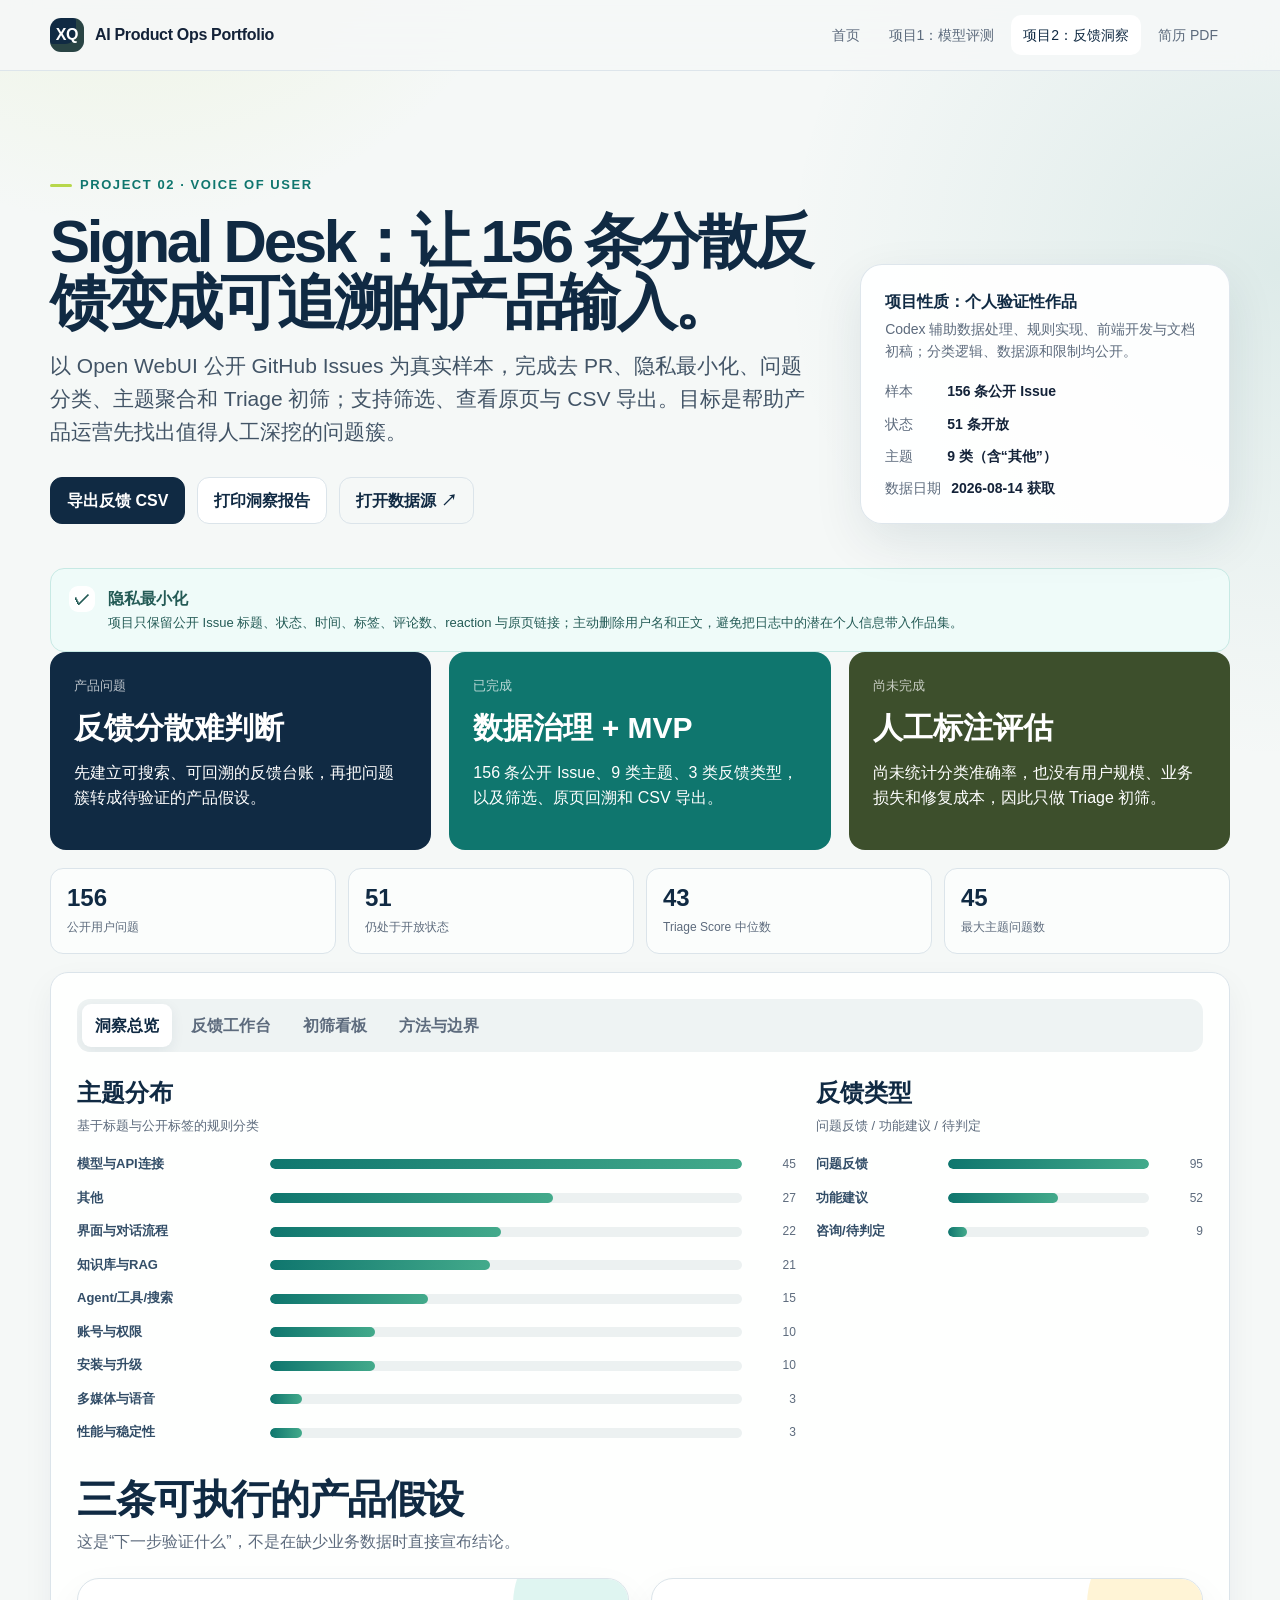
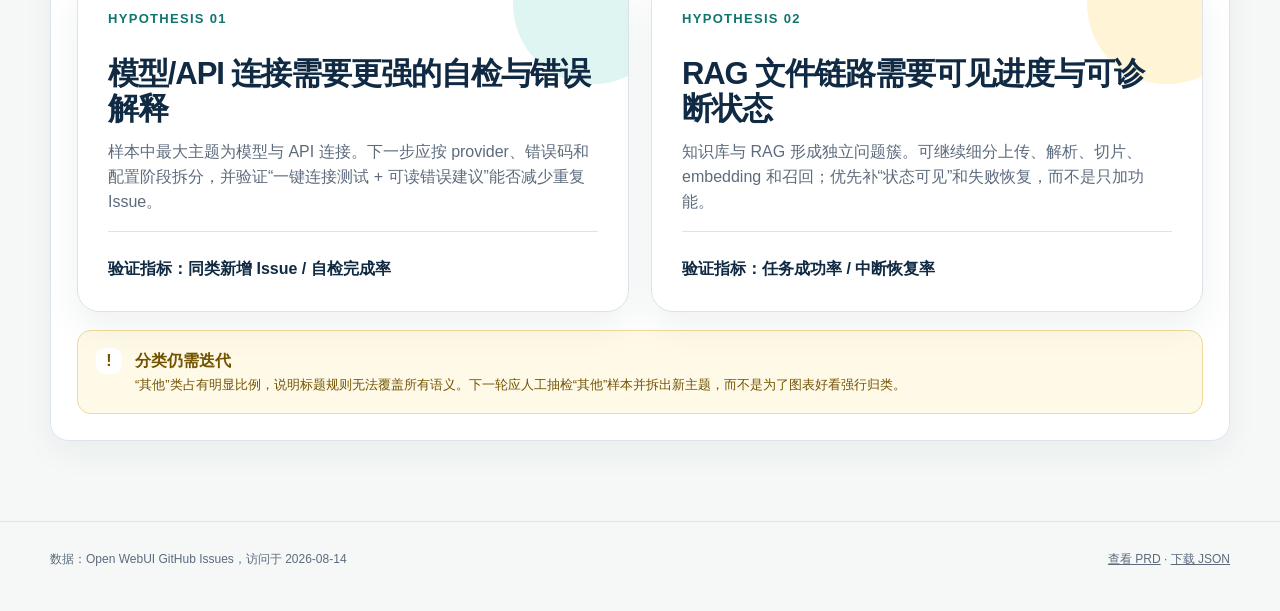
==== feedback-insight.html @ a713fb99 "Publish final AI product operations portfolio" ====
<!doctype html>
<html lang="zh-CN">
<head>
  <meta charset="utf-8"><meta name="viewport" content="width=device-width,initial-scale=1">
  <meta name="description" content="Signal Desk：AI 产品用户反馈洞察与 Triage 初筛工作台。">
  <title>Signal Desk｜AI 产品用户反馈洞察</title>
  <link rel="stylesheet" href="style.css">
</head>
<body data-page="feedback">
<header class="topbar"><div class="topbar-inner"><a class="brand" href="index.html"><span class="brand-mark">XQ</span><span>AI Product Ops Portfolio</span></a><nav class="nav"><a href="index.html" data-page="home">首页</a><a href="llm-eval.html" data-page="eval">项目1：模型评测</a><a href="feedback-insight.html" data-page="feedback">项目2：反馈洞察</a><a href="resume.pdf">简历 PDF</a></nav></div></header>
  <main class="page">
    <section class="hero">
      <div><span class="eyebrow">Project 02 · Voice of user</span><h1 class="page-title">Signal Desk：让 156 条分散反馈变成可追溯的产品输入。</h1><p class="hero-lede">以 Open WebUI 公开 GitHub Issues 为真实样本，完成去 PR、隐私最小化、问题分类、主题聚合和 Triage 初筛；支持筛选、查看原页与 CSV 导出。目标是帮助产品运营先找出值得人工深挖的问题簇。</p><div class="hero-actions"><button class="button" id="export-feedback">导出反馈 CSV</button><button class="button secondary" onclick="window.print()">打印洞察报告</button><a class="button ghost" href="https://github.com/open-webui/open-webui/issues" target="_blank" rel="noreferrer">打开数据源 ↗</a></div></div>
      <aside class="hero-card"><strong>项目性质：个人验证性作品</strong><p>Codex 辅助数据处理、规则实现、前端开发与文档初稿；分类逻辑、数据源和限制均公开。</p><div class="contact-list"><div class="contact-item"><span>样本</span><b>156 条公开 Issue</b></div><div class="contact-item"><span>状态</span><b>51 条开放</b></div><div class="contact-item"><span>主题</span><b>9 类（含“其他”）</b></div><div class="contact-item"><span>数据日期</span><b>2026-08-14 获取</b></div></div></aside>
    </section>

    <section class="notice"><span class="notice-icon">✓</span><div><strong>隐私最小化</strong><p>项目只保留公开 Issue 标题、状态、时间、标签、评论数、reaction 与原页链接；主动删除用户名和正文，避免把日志中的潜在个人信息带入作品集。</p></div></section>

    <section class="evidence-grid" aria-label="项目快速说明">
      <article class="evidence-card"><span>产品问题</span><strong>反馈分散难判断</strong><p>先建立可搜索、可回溯的反馈台账，再把问题簇转成待验证的产品假设。</p></article>
      <article class="evidence-card"><span>已完成</span><strong>数据治理 + MVP</strong><p>156 条公开 Issue、9 类主题、3 类反馈类型，以及筛选、原页回溯和 CSV 导出。</p></article>
      <article class="evidence-card"><span>尚未完成</span><strong>人工标注评估</strong><p>尚未统计分类准确率，也没有用户规模、业务损失和修复成本，因此只做 Triage 初筛。</p></article>
    </section>

    <section class="kpi-row"><article class="kpi"><strong id="fb-total">156</strong><span>公开用户问题</span></article><article class="kpi"><strong id="fb-open">51</strong><span>仍处于开放状态</span></article><article class="kpi"><strong id="fb-median">43</strong><span>Triage Score 中位数</span></article><article class="kpi"><strong id="fb-top-theme">45</strong><span>最大主题问题数</span></article></section>

    <section class="panel">
      <div class="tabs" data-tabs><button class="tab active" data-tab="insight">洞察总览</button><button class="tab" data-tab="inbox">反馈工作台</button><button class="tab" data-tab="priority">初筛看板</button><button class="tab" data-tab="method">方法与边界</button></div>

      <div class="tab-panel" data-tab-panel="insight">
        <div class="dashboard-grid" style="margin-top:22px">
          <section><div class="panel-title"><div><h2>主题分布</h2><p>基于标题与公开标签的规则分类</p></div></div><div id="theme-bars" class="bars"></div></section>
          <aside><div class="panel-title"><div><h2>反馈类型</h2><p>问题反馈 / 功能建议 / 待判定</p></div></div><div id="type-bars" class="bars"></div></aside>
        </div>
        <div class="section-head" style="margin-top:34px"><div><h2>三条可执行的产品假设</h2><p>这是“下一步验证什么”，不是在缺少业务数据时直接宣布结论。</p></div></div>
        <div class="project-grid">
          <article class="project-card" style="min-height:0"><span class="project-index">HYPOTHESIS 01</span><h3>模型/API 连接需要更强的自检与错误解释</h3><p>样本中最大主题为模型与 API 连接。下一步应按 provider、错误码和配置阶段拆分，并验证“一键连接测试 + 可读错误建议”能否减少重复 Issue。</p><div class="project-footer"><strong>验证指标：同类新增 Issue / 自检完成率</strong></div></article>
          <article class="project-card alt" style="min-height:0"><span class="project-index">HYPOTHESIS 02</span><h3>RAG 文件链路需要可见进度与可诊断状态</h3><p>知识库与 RAG 形成独立问题簇。可继续细分上传、解析、切片、embedding 和召回；优先补“状态可见”和失败恢复，而不是只加功能。</p><div class="project-footer"><strong>验证指标：任务成功率 / 中断恢复率</strong></div></article>
        </div>
        <div class="notice warn" style="margin-top:18px"><span class="notice-icon">!</span><div><strong>分类仍需迭代</strong><p>“其他”类占有明显比例，说明标题规则无法覆盖所有语义。下一轮应人工抽检“其他”样本并拆出新主题，而不是为了图表好看强行归类。</p></div></div>
      </div>

      <div class="tab-panel" data-tab-panel="inbox" hidden>
        <div class="toolbar">
          <div class="field grow"><label for="fb-search">搜索标题 / 标签</label><input id="fb-search" placeholder="例如：RAG、login、model"></div>
          <div class="field"><label for="fb-theme">主题</label><select id="fb-theme"><option value="">全部</option></select></div>
          <div class="field"><label for="fb-type">类型</label><select id="fb-type"><option value="">全部</option></select></div>
          <div class="field"><label for="fb-state">状态</label><select id="fb-state"><option value="">全部</option></select></div>
          <div class="field"><label for="fb-band">初筛档位</label><select id="fb-band"><option value="">全部</option></select></div>
        </div>
        <div class="table-wrap"><table><thead><tr><th>Issue / 日期</th><th>标题</th><th>主题与类型</th><th>互动</th><th>Triage</th><th>证据</th></tr></thead><tbody id="feedback-table"></tbody></table></div><p id="feedback-count" class="small muted" style="margin:12px 0 0"></p>
      </div>

      <div class="tab-panel" data-tab-panel="priority" hidden>
        <div class="notice warn" style="margin-top:22px"><span class="notice-icon">!</span><div><strong>Triage Score ≠ 产品优先级</strong><p>分数只组合公开互动、状态、问题/建议类型与少量阻塞关键词。没有用户规模、商业影响、修复成本和战略目标，不能直接排研发资源。</p></div></div>
        <div class="panel-title" style="margin-top:26px"><div><h2>Top 20 初筛候选</h2><p>为人工复核排序，不做自动决策</p></div></div>
        <div id="priority-grid" class="case-grid"></div>
      </div>

      <div class="tab-panel" data-tab-panel="method" hidden>
        <div class="split-grid" style="margin-top:22px">
          <section><div class="panel-title"><div><h2>数据处理流程</h2></div></div><div class="steps"><div class="step"><h3>抓取公开 Issues</h3><p>通过 GitHub 公共 API 分页读取，访问日期 2026-08-14。</p></div><div class="step"><h3>删除 PR 与身份字段</h3><p>仅保留 Issue；不收集用户名、正文、日志或评论内容。</p></div><div class="step"><h3>规则分类与初筛</h3><p>以标题和公开标签判断主题/类型，计算可解释的 Triage Score。</p></div><div class="step"><h3>保留源链接与未知项</h3><p>每条记录可回到原页；无法可靠归类时保留“其他/待判定”。</p></div></div></section>
          <section><div class="panel-title"><div><h2>分析边界</h2></div></div><div class="audit-list"><div class="audit-item"><span class="audit-num">×</span><div><h3>不能代表全部用户</h3><p>GitHub Issue 提交者更偏技术用户，且会受到项目治理方式影响。</p></div></div><div class="audit-item"><span class="audit-num">×</span><div><h3>不能用评论数代替业务损失</h3><p>讨论热度只是信号，不等于受影响用户数、收入或留存。</p></div></div><div class="audit-item"><span class="audit-num">×</span><div><h3>不能把规则分类当作标注真值</h3><p>规则可复核但覆盖有限；生产环境需要人工抽检与版本化评估。</p></div></div></section>
        </div>
      </div>
    </section>
  </main>
  <footer class="footer"><div class="footer-inner"><span>数据：Open WebUI GitHub Issues，访问于 2026-08-14</span><span><a href="prd-signal-desk.md">查看 PRD</a> · <a href="feedback_issues.json">下载 JSON</a></span></div></footer>
  <script src="feedback_issues.js"></script><script src="feedback_summary.js"></script><script src="common.js"></script><script src="feedback.js"></script>
</body>
</html>
---- style.css ----
:root {
  --ink: #132238;
  --muted: #5d6b7d;
  --line: #dbe4ea;
  --panel: #ffffff;
  --canvas: #f5f8f7;
  --navy: #102a43;
  --navy-2: #183b56;
  --teal: #0f766e;
  --teal-soft: #dff5f1;
  --lime: #b7d74b;
  --amber: #b76e00;
  --amber-soft: #fff4d6;
  --red: #b42318;
  --red-soft: #feeceb;
  --blue-soft: #eaf2ff;
  --shadow: 0 18px 50px rgba(16, 42, 67, 0.09);
  --radius: 18px;
  --max: 1180px;
  color-scheme: light;
}

* { box-sizing: border-box; }

html { scroll-behavior: smooth; }

body {
  margin: 0;
  color: var(--ink);
  background:
    radial-gradient(circle at 10% -10%, rgba(183, 215, 75, .18), transparent 28rem),
    radial-gradient(circle at 100% 12%, rgba(15, 118, 110, .1), transparent 31rem),
    var(--canvas);
  font-family: Inter, "Segoe UI", "PingFang SC", "Microsoft YaHei", Arial, sans-serif;
  line-height: 1.58;
}

a { color: inherit; }

button, input, select, textarea { font: inherit; }

button { cursor: pointer; }

.shell { min-height: 100vh; }

.topbar {
  position: sticky;
  top: 0;
  z-index: 30;
  border-bottom: 1px solid rgba(219, 228, 234, .9);
  background: rgba(245, 248, 247, .88);
  backdrop-filter: blur(18px);
}

.topbar-inner {
  width: min(var(--max), calc(100% - 40px));
  min-height: 70px;
  margin: 0 auto;
  display: flex;
  align-items: center;
  gap: 26px;
}

.brand {
  display: inline-flex;
  align-items: center;
  gap: 11px;
  text-decoration: none;
  font-weight: 800;
  letter-spacing: -.02em;
  white-space: nowrap;
}

.brand-mark {
  width: 34px;
  height: 34px;
  display: grid;
  place-items: center;
  border-radius: 11px;
  color: white;
  background: var(--navy);
  box-shadow: inset -8px -8px 0 rgba(183, 215, 75, .15);
}

.nav {
  margin-left: auto;
  display: flex;
  align-items: center;
  gap: 5px;
  overflow-x: auto;
}

.nav a {
  padding: 9px 12px;
  border-radius: 10px;
  color: var(--muted);
  text-decoration: none;
  font-size: 14px;
  white-space: nowrap;
}

.nav a:hover, .nav a.active { color: var(--navy); background: white; }

.page {
  width: min(var(--max), calc(100% - 40px));
  margin: 0 auto;
  padding: 50px 0 80px;
}

.hero {
  display: grid;
  grid-template-columns: minmax(0, 1.35fr) minmax(280px, .65fr);
  gap: 42px;
  align-items: end;
  padding: 48px 0 44px;
}

.eyebrow {
  display: inline-flex;
  align-items: center;
  gap: 8px;
  color: var(--teal);
  font-size: 13px;
  font-weight: 800;
  letter-spacing: .12em;
  text-transform: uppercase;
}

.eyebrow::before {
  content: "";
  width: 22px;
  height: 3px;
  border-radius: 9px;
  background: var(--lime);
}

h1, h2, h3, p { margin-top: 0; }

h1 {
  margin: 16px 0 18px;
  max-width: 880px;
  color: var(--navy);
  font-size: clamp(42px, 6.3vw, 78px);
  line-height: 1.02;
  letter-spacing: -.055em;
}

.page-title {
  margin: 15px 0 16px;
  font-size: clamp(36px, 5vw, 60px);
}

.hero-lede {
  max-width: 760px;
  color: #425466;
  font-size: clamp(17px, 2vw, 21px);
}

.hero-actions { display: flex; gap: 12px; flex-wrap: wrap; margin-top: 28px; }

.button {
  min-height: 44px;
  display: inline-flex;
  align-items: center;
  justify-content: center;
  gap: 9px;
  padding: 10px 16px;
  border: 1px solid var(--navy);
  border-radius: 12px;
  background: var(--navy);
  color: white;
  text-decoration: none;
  font-weight: 750;
}

.button:hover { transform: translateY(-1px); box-shadow: 0 10px 24px rgba(16,42,67,.17); }
.button.secondary { background: white; color: var(--navy); border-color: var(--line); }
.button.ghost { background: transparent; color: var(--navy); border-color: var(--line); }
.button.small { min-height: 36px; padding: 7px 12px; font-size: 13px; }

.hero-card {
  padding: 24px;
  border: 1px solid rgba(219, 228, 234, .9);
  border-radius: 22px;
  background: rgba(255,255,255,.92);
  box-shadow: var(--shadow);
}

.hero-card strong { display: block; margin-bottom: 4px; color: var(--navy); }
.hero-card p { color: var(--muted); font-size: 14px; }
.contact-list { display: grid; gap: 10px; margin-top: 18px; }
.contact-item { display: flex; gap: 10px; align-items: baseline; font-size: 14px; }
.contact-item span:first-child { min-width: 52px; color: var(--muted); }

.metric-grid {
  display: grid;
  grid-template-columns: repeat(4, 1fr);
  gap: 14px;
  margin: 8px 0 48px;
}

.metric {
  min-height: 128px;
  padding: 22px;
  border: 1px solid var(--line);
  border-radius: 16px;
  background: rgba(255,255,255,.9);
}

.metric-value { display: block; color: var(--navy); font-size: 34px; line-height: 1.1; font-weight: 850; letter-spacing: -.04em; }
.metric-label { display: block; margin-top: 8px; color: var(--muted); font-size: 13px; }

.section { margin: 64px 0; }
.section:first-child { margin-top: 0; }
.section-head { display: flex; align-items: end; justify-content: space-between; gap: 22px; margin-bottom: 24px; }
.section-head h2 { margin: 0; color: var(--navy); font-size: clamp(27px, 3.3vw, 40px); line-height: 1.12; letter-spacing: -.035em; }
.section-head p { max-width: 620px; margin: 7px 0 0; color: var(--muted); }

.project-grid { display: grid; grid-template-columns: repeat(2, minmax(0, 1fr)); gap: 22px; }
.project-card {
  position: relative;
  min-height: 430px;
  display: flex;
  flex-direction: column;
  overflow: hidden;
  padding: 30px;
  border: 1px solid var(--line);
  border-radius: 22px;
  background: var(--panel);
  box-shadow: 0 16px 38px rgba(16,42,67,.06);
}

.project-card::after {
  content: "";
  position: absolute;
  right: -45px;
  top: -55px;
  width: 160px;
  height: 160px;
  border-radius: 50%;
  background: var(--teal-soft);
}

.project-card.alt::after { background: var(--amber-soft); }
.project-index { position: relative; z-index: 1; color: var(--teal); font-size: 13px; font-weight: 850; letter-spacing: .1em; }
.project-card h3 { position: relative; z-index: 1; margin: 26px 0 12px; max-width: 520px; color: var(--navy); font-size: 31px; line-height: 1.15; letter-spacing: -.035em; }
.project-card p { color: var(--muted); }
.project-chips { display: flex; flex-wrap: wrap; gap: 8px; margin: 14px 0 24px; }
.chip, .badge {
  display: inline-flex;
  align-items: center;
  padding: 5px 9px;
  border-radius: 999px;
  color: var(--navy-2);
  background: var(--blue-soft);
  font-size: 12px;
  font-weight: 700;
}
.chip.teal, .badge.teal { color: #0b5d56; background: var(--teal-soft); }
.chip.amber, .badge.amber { color: #855000; background: var(--amber-soft); }
.chip.red, .badge.red { color: var(--red); background: var(--red-soft); }
.project-footer { display: flex; align-items: center; justify-content: space-between; gap: 16px; margin-top: auto; padding-top: 24px; border-top: 1px solid var(--line); }
.project-footer strong { color: var(--navy); }

.evidence-grid { display: grid; grid-template-columns: repeat(3, 1fr); gap: 18px; }
.evidence-card { padding: 24px; border-radius: 16px; background: var(--navy); color: white; }
.evidence-card:nth-child(2) { background: var(--teal); }
.evidence-card:nth-child(3) { background: #3d4f2c; }
.evidence-card span { display: block; color: rgba(255,255,255,.72); font-size: 13px; }
.evidence-card strong { display: block; margin: 8px 0; font-size: 30px; }

.panel {
  padding: 26px;
  border: 1px solid var(--line);
  border-radius: var(--radius);
  background: rgba(255,255,255,.94);
  box-shadow: 0 12px 32px rgba(16,42,67,.05);
}

.panel + .panel { margin-top: 18px; }
.panel-title { display: flex; align-items: center; justify-content: space-between; gap: 20px; margin-bottom: 18px; }
.panel-title h2, .panel-title h3 { margin: 0; color: var(--navy); }
.panel-title p { margin: 4px 0 0; color: var(--muted); font-size: 13px; }

.notice {
  display: grid;
  grid-template-columns: auto 1fr;
  gap: 13px;
  padding: 17px 18px;
  border: 1px solid #c7e9e4;
  border-radius: 14px;
  background: #effbf9;
  color: #245b56;
}
.notice.warn { border-color: #f2d99b; background: #fff9e8; color: #725400; }
.notice strong { color: inherit; }
.notice p { margin: 2px 0 0; font-size: 13px; }
.notice-icon { width: 26px; height: 26px; display: grid; place-items: center; border-radius: 9px; background: white; font-weight: 900; }

.toolbar {
  display: flex;
  align-items: center;
  gap: 10px;
  flex-wrap: wrap;
  margin: 18px 0;
}

.field { min-width: 150px; }
.field.grow { flex: 1; min-width: 220px; }
.field label { display: block; margin: 0 0 5px; color: var(--muted); font-size: 12px; font-weight: 700; }
input, select, textarea {
  width: 100%;
  min-height: 42px;
  padding: 9px 11px;
  border: 1px solid var(--line);
  border-radius: 10px;
  outline: none;
  background: white;
  color: var(--ink);
}
input:focus, select:focus, textarea:focus { border-color: var(--teal); box-shadow: 0 0 0 3px rgba(15,118,110,.11); }
textarea { min-height: 132px; resize: vertical; }

.tabs { display: flex; gap: 6px; overflow-x: auto; padding: 5px; border-radius: 13px; background: #eef3f3; }
.tab { padding: 9px 13px; border: 0; border-radius: 9px; background: transparent; color: var(--muted); font-weight: 750; white-space: nowrap; }
.tab.active { color: var(--navy); background: white; box-shadow: 0 4px 14px rgba(16,42,67,.07); }
.tab-panel[hidden] { display: none; }

.dashboard-grid { display: grid; grid-template-columns: minmax(0, 1.3fr) minmax(280px, .7fr); gap: 20px; }
.split-grid { display: grid; grid-template-columns: repeat(2, minmax(0,1fr)); gap: 18px; }

.bars { display: grid; gap: 13px; }
.bar-row { display: grid; grid-template-columns: minmax(120px, 1fr) 2.6fr auto; gap: 12px; align-items: center; }
.bar-label { overflow: hidden; text-overflow: ellipsis; white-space: nowrap; color: #334e68; font-size: 13px; font-weight: 650; }
.bar-track { height: 10px; overflow: hidden; border-radius: 99px; background: #ecf1f1; }
.bar-fill { height: 100%; border-radius: inherit; background: linear-gradient(90deg, var(--teal), #43aa8b); }
.bar-value { min-width: 42px; text-align: right; color: var(--muted); font-size: 12px; font-variant-numeric: tabular-nums; }

.table-wrap { width: 100%; overflow: auto; border: 1px solid var(--line); border-radius: 13px; }
table { width: 100%; border-collapse: collapse; background: white; font-size: 13px; }
th, td { padding: 12px 13px; border-bottom: 1px solid #edf1f3; text-align: left; vertical-align: top; }
th { position: sticky; top: 0; z-index: 1; color: #486581; background: #f7faf9; font-size: 11px; letter-spacing: .05em; text-transform: uppercase; }
tr:last-child td { border-bottom: 0; }
tbody tr:hover { background: #fbfdfc; }
.row-action { color: var(--teal); font-weight: 800; border: 0; background: none; padding: 0; }
.nowrap { white-space: nowrap; }
.truncate { max-width: 390px; overflow: hidden; text-overflow: ellipsis; white-space: nowrap; }

.kpi-row { display: grid; grid-template-columns: repeat(4, 1fr); gap: 12px; margin: 18px 0; }
.kpi { padding: 16px; border: 1px solid var(--line); border-radius: 13px; background: #fbfdfc; }
.kpi strong { display: block; color: var(--navy); font-size: 24px; line-height: 1.1; }
.kpi span { display: block; margin-top: 6px; color: var(--muted); font-size: 12px; }

.detail-grid { display: grid; grid-template-columns: 120px 1fr; gap: 10px 16px; font-size: 13px; }
.detail-grid dt { color: var(--muted); }
.detail-grid dd { margin: 0; color: var(--ink); }
.response-card { margin-top: 14px; padding: 16px; border: 1px solid var(--line); border-radius: 13px; background: #fbfdfc; }
.response-card h4 { margin: 0 0 8px; color: var(--navy); }
.response-text { max-height: 280px; overflow: auto; white-space: pre-wrap; color: #425466; font-size: 13px; }

.drawer {
  position: fixed;
  inset: 0;
  z-index: 50;
  display: none;
  background: rgba(16,42,67,.35);
  backdrop-filter: blur(4px);
}
.drawer.open { display: grid; grid-template-columns: minmax(0,1fr) min(640px, 92vw); }
.drawer-panel { grid-column: 2; overflow-y: auto; padding: 28px; background: white; box-shadow: -20px 0 55px rgba(16,42,67,.22); }
.drawer-head { display: flex; justify-content: space-between; gap: 20px; margin-bottom: 20px; }
.icon-button { width: 38px; height: 38px; border: 1px solid var(--line); border-radius: 10px; background: white; }

.case-grid { display: grid; grid-template-columns: repeat(2, minmax(0,1fr)); gap: 14px; }
.case-card { padding: 17px; border: 1px solid var(--line); border-radius: 14px; background: white; }
.case-card h4 { margin: 9px 0 8px; color: var(--navy); font-size: 15px; }
.case-card p { margin-bottom: 9px; color: var(--muted); font-size: 13px; }
.case-meta { display: flex; justify-content: space-between; gap: 10px; color: #829ab1; font-size: 11px; }

.steps { display: grid; gap: 16px; counter-reset: step; }
.step { position: relative; padding: 20px 20px 20px 64px; border: 1px solid var(--line); border-radius: 15px; background: white; }
.step::before { counter-increment: step; content: counter(step); position: absolute; left: 18px; top: 20px; width: 30px; height: 30px; display: grid; place-items: center; border-radius: 10px; color: white; background: var(--teal); font-weight: 800; }
.step h3 { margin: 0 0 6px; color: var(--navy); font-size: 16px; }
.step p { margin: 0; color: var(--muted); font-size: 13px; }

.audit-list { display: grid; gap: 12px; }
.audit-item { display: grid; grid-template-columns: 38px 1fr auto; gap: 13px; align-items: start; padding: 16px; border: 1px solid var(--line); border-radius: 13px; background: white; }
.audit-num { width: 34px; height: 34px; display: grid; place-items: center; border-radius: 10px; background: var(--red-soft); color: var(--red); font-weight: 850; }
.audit-item h3 { margin: 0 0 3px; color: var(--navy); font-size: 15px; }
.audit-item p { margin: 0; color: var(--muted); font-size: 13px; }

.source-list { display: grid; gap: 9px; margin: 0; padding: 0; list-style: none; }
.source-list a { display: flex; align-items: center; justify-content: space-between; gap: 14px; padding: 11px 13px; border: 1px solid var(--line); border-radius: 10px; background: white; color: var(--navy-2); text-decoration: none; font-size: 13px; }
.source-list a:hover { border-color: var(--teal); }

.footer { border-top: 1px solid var(--line); }
.footer-inner { width: min(var(--max), calc(100% - 40px)); margin: 0 auto; padding: 28px 0 42px; display: flex; justify-content: space-between; gap: 20px; color: var(--muted); font-size: 12px; }

.empty { padding: 35px; text-align: center; color: var(--muted); }
.muted { color: var(--muted); }
.small { font-size: 12px; }
.mono { font-family: "Cascadia Code", Consolas, monospace; }

@media (max-width: 900px) {
  .hero, .dashboard-grid { grid-template-columns: 1fr; }
  .metric-grid, .kpi-row { grid-template-columns: repeat(2, 1fr); }
  .project-grid, .split-grid { grid-template-columns: 1fr; }
  .evidence-grid { grid-template-columns: 1fr; }
  .nav { max-width: 70vw; }
}

@media (max-width: 620px) {
  .topbar-inner, .page, .footer-inner { width: min(100% - 24px, var(--max)); }
  .topbar-inner { min-height: 64px; gap: 14px; }
  .brand span:last-child { display: none; }
  .nav a { padding: 8px 9px; }
  .page { padding-top: 28px; }
  .hero { padding-top: 26px; }
  h1 { font-size: 45px; }
  .metric-grid, .kpi-row { grid-template-columns: 1fr 1fr; }
  .project-card { min-height: 0; padding: 22px; }
  .case-grid { grid-template-columns: 1fr; }
  .bar-row { grid-template-columns: 105px 1fr auto; }
  .audit-item { grid-template-columns: 38px 1fr; }
  .audit-item .badge { grid-column: 2; width: fit-content; }
  .footer-inner { flex-direction: column; }
}

@media print {
  .topbar, .footer, .hero-actions, .toolbar, .tabs, .button { display: none !important; }
  body { background: white; }
  .page { width: 100%; padding: 0; }
  .panel, .project-card { break-inside: avoid; box-shadow: none; }
}
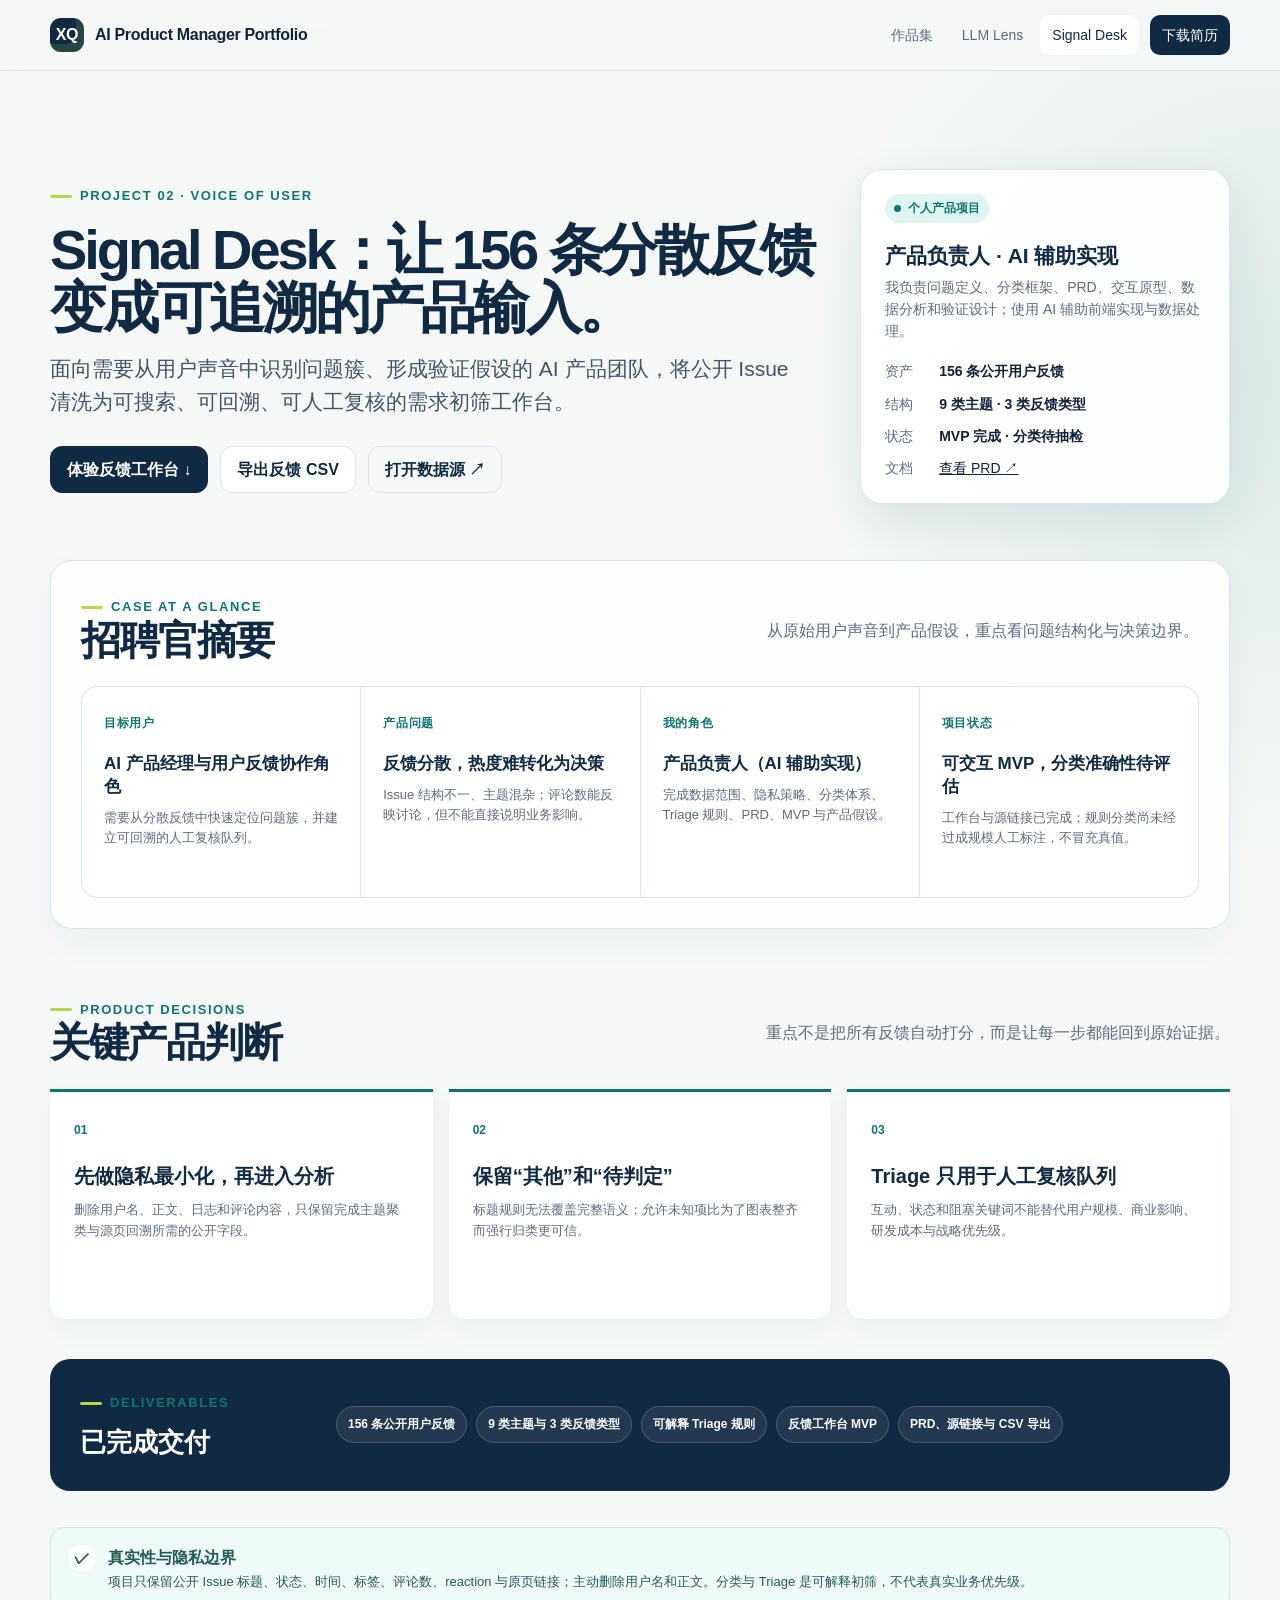
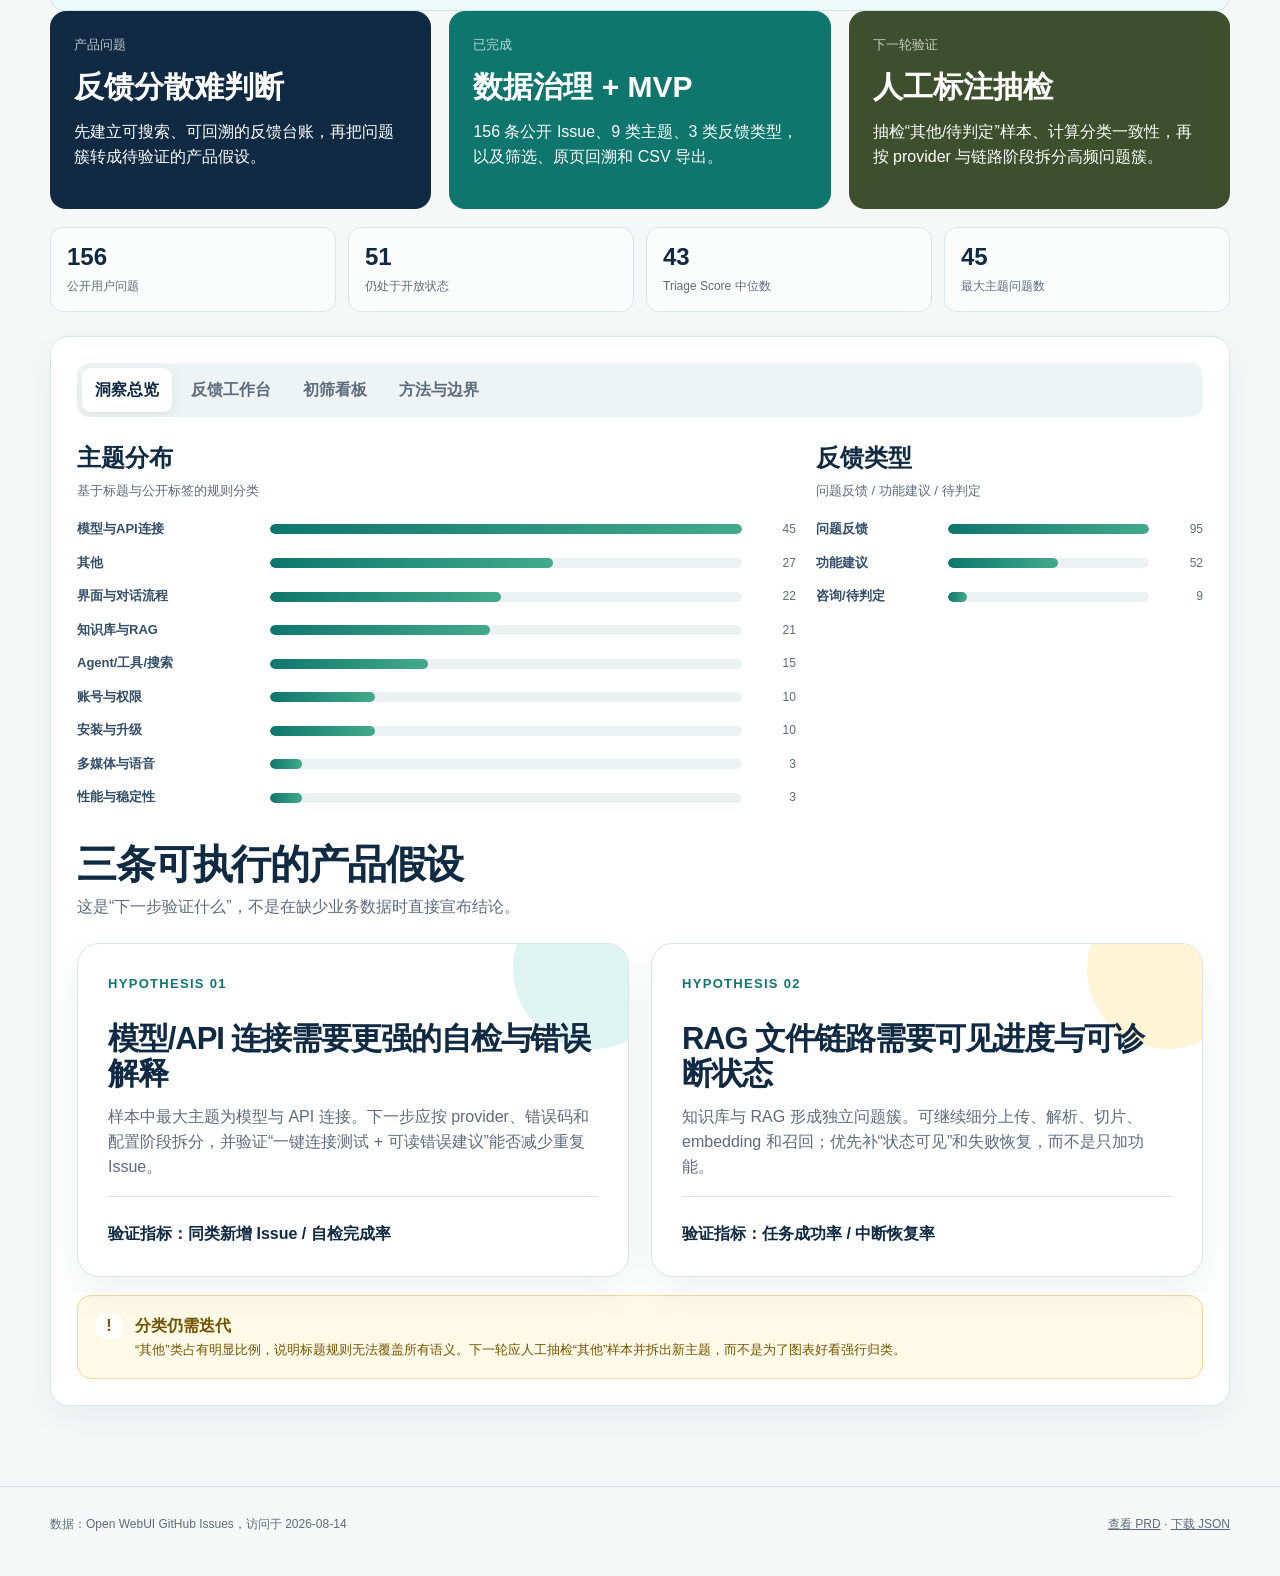
==== commit 0c642049: "Rebuild portfolio for AI product manager roles Update recruiter-first copy, case studies, accessibil" ====
--- a/feedback-insight.html
+++ b/feedback-insight.html
@@ -2,29 +2,61 @@
 <html lang="zh-CN">
 <head>
   <meta charset="utf-8"><meta name="viewport" content="width=device-width,initial-scale=1">
-  <meta name="description" content="Signal Desk：AI 产品用户反馈洞察与 Triage 初筛工作台。">
-  <title>Signal Desk｜AI 产品用户反馈洞察</title>
-  <link rel="stylesheet" href="style.css">
+  <meta name="description" content="Signal Desk：许强设计的 AI 产品用户反馈聚类与需求初筛工作台，包含 156 条公开反馈、9 类主题和可追溯的人工复核队列。">
+  <link rel="canonical" href="https://steve-ron.github.io/ai-product-ops-portfolio/feedback-insight.html">
+  <meta property="og:type" content="article">
+  <meta property="og:url" content="https://steve-ron.github.io/ai-product-ops-portfolio/feedback-insight.html">
+  <meta property="og:title" content="Signal Desk｜AI 产品用户反馈洞察案例">
+  <meta property="og:description" content="从 156 条分散 Issue 到可追溯产品输入：数据治理、问题聚类、产品假设与人工复核。">
+  <meta name="twitter:card" content="summary">
+  <meta name="twitter:title" content="Signal Desk｜AI 产品用户反馈洞察案例">
+  <meta name="twitter:description" content="156 条公开反馈、9 类主题、3 类反馈类型，以及真实的决策边界。">
+  <title>Signal Desk｜AI 产品用户反馈洞察案例｜许强</title>
+  <link rel="stylesheet" href="style.css?v=20260831d">
 </head>
 <body data-page="feedback">
-<header class="topbar"><div class="topbar-inner"><a class="brand" href="index.html"><span class="brand-mark">XQ</span><span>AI Product Ops Portfolio</span></a><nav class="nav"><a href="index.html" data-page="home">首页</a><a href="llm-eval.html" data-page="eval">项目1：模型评测</a><a href="feedback-insight.html" data-page="feedback">项目2：反馈洞察</a><a href="resume.pdf">简历 PDF</a></nav></div></header>
+<header class="topbar"><div class="topbar-inner"><a class="brand" href="index.html" aria-label="许强 AI 产品经理作品集首页"><span class="brand-mark">XQ</span><span>AI Product Manager Portfolio</span></a><nav class="nav" aria-label="主导航"><a href="index.html" data-page="home">作品集</a><a href="llm-eval.html" data-page="eval">LLM Lens</a><a href="feedback-insight.html" data-page="feedback">Signal Desk</a><a class="nav-cta" href="downloads/许强-北京理工大学-AI产品经理实习生.pdf">下载简历</a></nav></div></header>
   <main class="page">
-    <section class="hero">
-      <div><span class="eyebrow">Project 02 · Voice of user</span><h1 class="page-title">Signal Desk：让 156 条分散反馈变成可追溯的产品输入。</h1><p class="hero-lede">以 Open WebUI 公开 GitHub Issues 为真实样本，完成去 PR、隐私最小化、问题分类、主题聚合和 Triage 初筛；支持筛选、查看原页与 CSV 导出。目标是帮助产品运营先找出值得人工深挖的问题簇。</p><div class="hero-actions"><button class="button" id="export-feedback">导出反馈 CSV</button><button class="button secondary" onclick="window.print()">打印洞察报告</button><a class="button ghost" href="https://github.com/open-webui/open-webui/issues" target="_blank" rel="noreferrer">打开数据源 ↗</a></div></div>
-      <aside class="hero-card"><strong>项目性质：个人验证性作品</strong><p>Codex 辅助数据处理、规则实现、前端开发与文档初稿；分类逻辑、数据源和限制均公开。</p><div class="contact-list"><div class="contact-item"><span>样本</span><b>156 条公开 Issue</b></div><div class="contact-item"><span>状态</span><b>51 条开放</b></div><div class="contact-item"><span>主题</span><b>9 类（含“其他”）</b></div><div class="contact-item"><span>数据日期</span><b>2026-08-14 获取</b></div></div></aside>
-    </section>
+    <section class="hero case-hero">
+      <div><span class="eyebrow">Project 02 · Voice of user</span><h1 class="page-title">Signal Desk：让 156 条分散反馈变成可追溯的产品输入。</h1><p class="hero-lede">面向需要从用户声音中识别问题簇、形成验证假设的 AI 产品团队，将公开 Issue 清洗为可搜索、可回溯、可人工复核的需求初筛工作台。</p><div class="hero-actions"><a class="button" href="#workbench">体验反馈工作台 ↓</a><button class="button secondary" id="export-feedback">导出反馈 CSV</button><a class="button ghost" href="https://github.com/open-webui/open-webui/issues" target="_blank" rel="noreferrer">打开数据源 ↗</a></div></div>
+      <aside class="hero-card case-facts"><span class="status-pill"><span aria-hidden="true"></span>个人产品项目</span><strong>产品负责人 · AI 辅助实现</strong><p>我负责问题定义、分类框架、PRD、交互原型、数据分析和验证设计；使用 AI 辅助前端实现与数据处理。</p><div class="contact-list"><div class="contact-item"><span>资产</span><b>156 条公开用户反馈</b></div><div class="contact-item"><span>结构</span><b>9 类主题 · 3 类反馈类型</b></div><div class="contact-item"><span>状态</span><b>MVP 完成 · 分类待抽检</b></div><div class="contact-item"><span>文档</span><a href="prd-signal-desk.md">查看 PRD ↗</a></div></div></aside>
+    </section>
+
+    <section class="case-summary" aria-labelledby="recruiter-summary">
+      <div class="section-head compact"><div><span class="eyebrow">Case at a glance</span><h2 id="recruiter-summary">招聘官摘要</h2></div><p>从原始用户声音到产品假设，重点看问题结构化与决策边界。</p></div>
+      <div class="case-summary-grid">
+        <article><span>目标用户</span><h3>AI 产品经理与用户反馈协作角色</h3><p>需要从分散反馈中快速定位问题簇，并建立可回溯的人工复核队列。</p></article>
+        <article><span>产品问题</span><h3>反馈分散，热度难转化为决策</h3><p>Issue 结构不一、主题混杂；评论数能反映讨论，但不能直接说明业务影响。</p></article>
+        <article><span>我的角色</span><h3>产品负责人（AI 辅助实现）</h3><p>完成数据范围、隐私策略、分类体系、Triage 规则、PRD、MVP 与产品假设。</p></article>
+        <article><span>项目状态</span><h3>可交互 MVP，分类准确性待评估</h3><p>工作台与源链接已完成；规则分类尚未经过成规模人工标注，不冒充真值。</p></article>
+      </div>
+    </section>
+
+    <section class="section decision-section">
+      <div class="section-head compact"><div><span class="eyebrow">Product decisions</span><h2>关键产品判断</h2></div><p>重点不是把所有反馈自动打分，而是让每一步都能回到原始证据。</p></div>
+      <div class="decision-grid">
+        <article><span>01</span><h3>先做隐私最小化，再进入分析</h3><p>删除用户名、正文、日志和评论内容，只保留完成主题聚类与源页回溯所需的公开字段。</p></article>
+        <article><span>02</span><h3>保留“其他”和“待判定”</h3><p>标题规则无法覆盖完整语义；允许未知项比为了图表整齐而强行归类更可信。</p></article>
+        <article><span>03</span><h3>Triage 只用于人工复核队列</h3><p>互动、状态和阻塞关键词不能替代用户规模、商业影响、研发成本与战略优先级。</p></article>
+      </div>
+    </section>
+
+    <section class="delivery-strip" aria-label="已完成交付">
+      <div><span class="eyebrow">Deliverables</span><h2>已完成交付</h2></div>
+      <ul><li>156 条公开用户反馈</li><li>9 类主题与 3 类反馈类型</li><li>可解释 Triage 规则</li><li>反馈工作台 MVP</li><li>PRD、源链接与 CSV 导出</li></ul>
+    </section>
 
-    <section class="notice"><span class="notice-icon">✓</span><div><strong>隐私最小化</strong><p>项目只保留公开 Issue 标题、状态、时间、标签、评论数、reaction 与原页链接；主动删除用户名和正文，避免把日志中的潜在个人信息带入作品集。</p></div></section>
+    <section class="notice"><span class="notice-icon">✓</span><div><strong>真实性与隐私边界</strong><p>项目只保留公开 Issue 标题、状态、时间、标签、评论数、reaction 与原页链接；主动删除用户名和正文。分类与 Triage 是可解释初筛，不代表真实业务优先级。</p></div></section>
 
     <section class="evidence-grid" aria-label="项目快速说明">
       <article class="evidence-card"><span>产品问题</span><strong>反馈分散难判断</strong><p>先建立可搜索、可回溯的反馈台账，再把问题簇转成待验证的产品假设。</p></article>
       <article class="evidence-card"><span>已完成</span><strong>数据治理 + MVP</strong><p>156 条公开 Issue、9 类主题、3 类反馈类型，以及筛选、原页回溯和 CSV 导出。</p></article>
-      <article class="evidence-card"><span>尚未完成</span><strong>人工标注评估</strong><p>尚未统计分类准确率，也没有用户规模、业务损失和修复成本，因此只做 Triage 初筛。</p></article>
+      <article class="evidence-card"><span>下一轮验证</span><strong>人工标注抽检</strong><p>抽检“其他/待判定”样本、计算分类一致性，再按 provider 与链路阶段拆分高频问题簇。</p></article>
     </section>
 
     <section class="kpi-row"><article class="kpi"><strong id="fb-total">156</strong><span>公开用户问题</span></article><article class="kpi"><strong id="fb-open">51</strong><span>仍处于开放状态</span></article><article class="kpi"><strong id="fb-median">43</strong><span>Triage Score 中位数</span></article><article class="kpi"><strong id="fb-top-theme">45</strong><span>最大主题问题数</span></article></section>
 
-    <section class="panel">
+    <section class="panel workbench-panel" id="workbench">
       <div class="tabs" data-tabs><button class="tab active" data-tab="insight">洞察总览</button><button class="tab" data-tab="inbox">反馈工作台</button><button class="tab" data-tab="priority">初筛看板</button><button class="tab" data-tab="method">方法与边界</button></div>
 
       <div class="tab-panel" data-tab-panel="insight">
@@ -66,6 +98,6 @@
     </section>
   </main>
   <footer class="footer"><div class="footer-inner"><span>数据：Open WebUI GitHub Issues，访问于 2026-08-14</span><span><a href="prd-signal-desk.md">查看 PRD</a> · <a href="feedback_issues.json">下载 JSON</a></span></div></footer>
-  <script src="feedback_issues.js"></script><script src="feedback_summary.js"></script><script src="common.js"></script><script src="feedback.js"></script>
+  <script src="feedback_issues.js?v=20260831"></script><script src="feedback_summary.js?v=20260831"></script><script src="common.js?v=20260831"></script><script src="feedback.js?v=20260831"></script>
 </body>
 </html>
--- a/style.css
+++ b/style.css
@@ -1,434 +1,573 @@
-:root {
-  --ink: #132238;
-  --muted: #5d6b7d;
-  --line: #dbe4ea;
-  --panel: #ffffff;
-  --canvas: #f5f8f7;
-  --navy: #102a43;
-  --navy-2: #183b56;
-  --teal: #0f766e;
-  --teal-soft: #dff5f1;
-  --lime: #b7d74b;
-  --amber: #b76e00;
-  --amber-soft: #fff4d6;
-  --red: #b42318;
-  --red-soft: #feeceb;
-  --blue-soft: #eaf2ff;
-  --shadow: 0 18px 50px rgba(16, 42, 67, 0.09);
-  --radius: 18px;
-  --max: 1180px;
-  color-scheme: light;
+:root {
+  --ink: #132238;
+  --muted: #5d6b7d;
+  --line: #dbe4ea;
+  --panel: #ffffff;
+  --canvas: #f5f8f7;
+  --navy: #102a43;
+  --navy-2: #183b56;
+  --teal: #0f766e;
+  --teal-soft: #dff5f1;
+  --lime: #b7d74b;
+  --amber: #b76e00;
+  --amber-soft: #fff4d6;
+  --red: #b42318;
+  --red-soft: #feeceb;
+  --blue-soft: #eaf2ff;
+  --shadow: 0 18px 50px rgba(16, 42, 67, 0.09);
+  --radius: 18px;
+  --max: 1180px;
+  color-scheme: light;
+}
+
+* { box-sizing: border-box; }
+
+html { scroll-behavior: smooth; }
+
+body {
+  margin: 0;
+  color: var(--ink);
+  background:
+    radial-gradient(circle at 10% -10%, rgba(183, 215, 75, .18), transparent 28rem),
+    radial-gradient(circle at 100% 12%, rgba(15, 118, 110, .1), transparent 31rem),
+    var(--canvas);
+  font-family: Inter, "Segoe UI", "PingFang SC", "Microsoft YaHei", Arial, sans-serif;
+  line-height: 1.58;
+}
+
+a { color: inherit; }
+
+button, input, select, textarea { font: inherit; }
+
+button { cursor: pointer; }
+
+.shell { min-height: 100vh; }
+
+.topbar {
+  position: sticky;
+  top: 0;
+  z-index: 30;
+  border-bottom: 1px solid rgba(219, 228, 234, .9);
+  background: rgba(245, 248, 247, .88);
+  backdrop-filter: blur(18px);
+}
+
+.topbar-inner {
+  width: min(var(--max), calc(100% - 40px));
+  min-height: 70px;
+  margin: 0 auto;
+  display: flex;
+  align-items: center;
+  gap: 26px;
+}
+
+.brand {
+  display: inline-flex;
+  align-items: center;
+  gap: 11px;
+  text-decoration: none;
+  font-weight: 800;
+  letter-spacing: -.02em;
+  white-space: nowrap;
+}
+
+.brand-mark {
+  width: 34px;
+  height: 34px;
+  display: grid;
+  place-items: center;
+  border-radius: 11px;
+  color: white;
+  background: var(--navy);
+  box-shadow: inset -8px -8px 0 rgba(183, 215, 75, .15);
+}
+
+.nav {
+  margin-left: auto;
+  display: flex;
+  align-items: center;
+  gap: 5px;
+  overflow-x: auto;
+}
+
+.nav a {
+  padding: 9px 12px;
+  border-radius: 10px;
+  color: var(--muted);
+  text-decoration: none;
+  font-size: 14px;
+  white-space: nowrap;
+}
+
+.nav a:hover, .nav a.active { color: var(--navy); background: white; }
+.nav .nav-cta { margin-left: 6px; color: white; background: var(--navy); }
+.nav .nav-cta:hover { color: white; background: var(--teal); }
+
+.page {
+  width: min(var(--max), calc(100% - 40px));
+  margin: 0 auto;
+  padding: 50px 0 80px;
+}
+
+.hero {
+  display: grid;
+  grid-template-columns: minmax(0, 1.35fr) minmax(280px, .65fr);
+  gap: 42px;
+  align-items: end;
+  padding: 48px 0 44px;
+}
+
+.eyebrow {
+  display: inline-flex;
+  align-items: center;
+  gap: 8px;
+  color: var(--teal);
+  font-size: 13px;
+  font-weight: 800;
+  letter-spacing: .12em;
+  text-transform: uppercase;
+}
+
+.eyebrow::before {
+  content: "";
+  width: 22px;
+  height: 3px;
+  border-radius: 9px;
+  background: var(--lime);
+}
+
+h1, h2, h3, p { margin-top: 0; }
+
+h1 {
+  margin: 16px 0 18px;
+  max-width: 880px;
+  color: var(--navy);
+  font-size: clamp(42px, 6.3vw, 78px);
+  line-height: 1.02;
+  letter-spacing: -.055em;
+}
+
+.page-title {
+  margin: 15px 0 16px;
+  font-size: clamp(36px, 5vw, 60px);
+}
+
+.hero-lede {
+  max-width: 760px;
+  color: #425466;
+  font-size: clamp(17px, 2vw, 21px);
 }
 
-* { box-sizing: border-box; }
-
-html { scroll-behavior: smooth; }
-
-body {
-  margin: 0;
-  color: var(--ink);
-  background:
-    radial-gradient(circle at 10% -10%, rgba(183, 215, 75, .18), transparent 28rem),
-    radial-gradient(circle at 100% 12%, rgba(15, 118, 110, .1), transparent 31rem),
-    var(--canvas);
-  font-family: Inter, "Segoe UI", "PingFang SC", "Microsoft YaHei", Arial, sans-serif;
-  line-height: 1.58;
+.hero-home { align-items: center; min-height: 560px; }
+.hero-name { margin: 18px 0 3px; color: var(--teal); font-size: 18px; font-weight: 800; letter-spacing: .08em; }
+.hero-home h1 { margin: 0 0 20px; font-size: clamp(48px, 7vw, 84px); }
+.hero-home .hero-lede { max-width: 720px; font-size: clamp(20px, 2.3vw, 27px); line-height: 1.45; }
+.hero-tags { display: flex; flex-wrap: wrap; gap: 9px; margin-top: 24px; }
+.hero-tags span { padding: 7px 11px; border: 1px solid var(--line); border-radius: 999px; background: rgba(255,255,255,.75); color: var(--navy-2); font-size: 13px; font-weight: 750; }
+.text-link { display: inline-flex; align-items: center; min-height: 44px; padding: 10px 2px; color: var(--teal); font-weight: 800; text-decoration: none; }
+.text-link:hover { text-decoration: underline; text-underline-offset: 4px; }
+.status-pill { display: inline-flex; align-items: center; gap: 7px; margin-bottom: 16px; padding: 5px 9px; border-radius: 999px; color: var(--teal); background: var(--teal-soft); font-size: 12px; font-weight: 800; }
+.status-pill span { width: 7px; height: 7px; border-radius: 50%; background: var(--teal); }
+
+.hero-actions { display: flex; gap: 12px; flex-wrap: wrap; margin-top: 28px; }
+
+.button {
+  min-height: 44px;
+  display: inline-flex;
+  align-items: center;
+  justify-content: center;
+  gap: 9px;
+  padding: 10px 16px;
+  border: 1px solid var(--navy);
+  border-radius: 12px;
+  background: var(--navy);
+  color: white;
+  text-decoration: none;
+  font-weight: 750;
+}
+
+.button:hover { transform: translateY(-1px); box-shadow: 0 10px 24px rgba(16,42,67,.17); }
+.button.secondary { background: white; color: var(--navy); border-color: var(--line); }
+.button.ghost { background: transparent; color: var(--navy); border-color: var(--line); }
+.button.small { min-height: 36px; padding: 7px 12px; font-size: 13px; }
+
+.hero-card {
+  padding: 24px;
+  border: 1px solid rgba(219, 228, 234, .9);
+  border-radius: 22px;
+  background: rgba(255,255,255,.92);
+  box-shadow: var(--shadow);
+}
+
+.hero-card strong { display: block; margin-bottom: 4px; color: var(--navy); }
+.hero-card p { color: var(--muted); font-size: 14px; }
+.contact-list { display: grid; gap: 10px; margin-top: 18px; }
+.contact-item { display: flex; gap: 10px; align-items: baseline; font-size: 14px; }
+.contact-item span:first-child { min-width: 52px; color: var(--muted); }
+
+.metric-grid {
+  display: grid;
+  grid-template-columns: repeat(4, 1fr);
+  gap: 14px;
+  margin: 8px 0 48px;
+}
+
+.metric {
+  min-height: 128px;
+  padding: 22px;
+  border: 1px solid var(--line);
+  border-radius: 16px;
+  background: rgba(255,255,255,.9);
+}
+
+.metric-value { display: block; color: var(--navy); font-size: 34px; line-height: 1.1; font-weight: 850; letter-spacing: -.04em; }
+.metric-label { display: block; margin-top: 8px; color: var(--muted); font-size: 13px; }
+
+.section { margin: 64px 0; }
+.section:first-child { margin-top: 0; }
+.section-head { display: flex; align-items: end; justify-content: space-between; gap: 22px; margin-bottom: 24px; }
+.section-head h2 { margin: 0; color: var(--navy); font-size: clamp(27px, 3.3vw, 40px); line-height: 1.12; letter-spacing: -.035em; }
+.section-head p { max-width: 620px; margin: 7px 0 0; color: var(--muted); }
+
+.project-grid { display: grid; grid-template-columns: repeat(2, minmax(0, 1fr)); gap: 22px; }
+.project-card {
+  position: relative;
+  min-height: 430px;
+  display: flex;
+  flex-direction: column;
+  overflow: hidden;
+  padding: 30px;
+  border: 1px solid var(--line);
+  border-radius: 22px;
+  background: var(--panel);
+  box-shadow: 0 16px 38px rgba(16,42,67,.06);
+}
+
+.project-card::after {
+  content: "";
+  position: absolute;
+  right: -45px;
+  top: -55px;
+  width: 160px;
+  height: 160px;
+  border-radius: 50%;
+  background: var(--teal-soft);
+}
+
+.project-card.alt::after { background: var(--amber-soft); }
+.project-index { position: relative; z-index: 1; color: var(--teal); font-size: 13px; font-weight: 850; letter-spacing: .1em; }
+.project-card h3 { position: relative; z-index: 1; margin: 26px 0 12px; max-width: 520px; color: var(--navy); font-size: 31px; line-height: 1.15; letter-spacing: -.035em; }
+.project-card p { color: var(--muted); }
+.project-chips { display: flex; flex-wrap: wrap; gap: 8px; margin: 14px 0 24px; }
+.chip, .badge {
+  display: inline-flex;
+  align-items: center;
+  padding: 5px 9px;
+  border-radius: 999px;
+  color: var(--navy-2);
+  background: var(--blue-soft);
+  font-size: 12px;
+  font-weight: 700;
+}
+.chip.teal, .badge.teal { color: #0b5d56; background: var(--teal-soft); }
+.chip.amber, .badge.amber { color: #855000; background: var(--amber-soft); }
+.chip.red, .badge.red { color: var(--red); background: var(--red-soft); }
+.project-footer { display: flex; align-items: center; justify-content: space-between; gap: 16px; margin-top: auto; padding-top: 24px; border-top: 1px solid var(--line); }
+.project-footer strong { color: var(--navy); }
+
+.evidence-grid { display: grid; grid-template-columns: repeat(3, 1fr); gap: 18px; }
+.evidence-card { padding: 24px; border-radius: 16px; background: var(--navy); color: white; }
+.evidence-card:nth-child(2) { background: var(--teal); }
+.evidence-card:nth-child(3) { background: #3d4f2c; }
+.evidence-card span { display: block; color: rgba(255,255,255,.72); font-size: 13px; }
+.evidence-card strong { display: block; margin: 8px 0; font-size: 30px; }
+
+.panel {
+  padding: 26px;
+  border: 1px solid var(--line);
+  border-radius: var(--radius);
+  background: rgba(255,255,255,.94);
+  box-shadow: 0 12px 32px rgba(16,42,67,.05);
+}
+
+.panel + .panel { margin-top: 18px; }
+.panel-title { display: flex; align-items: center; justify-content: space-between; gap: 20px; margin-bottom: 18px; }
+.panel-title h2, .panel-title h3 { margin: 0; color: var(--navy); }
+.panel-title p { margin: 4px 0 0; color: var(--muted); font-size: 13px; }
+
+.notice {
+  display: grid;
+  grid-template-columns: auto 1fr;
+  gap: 13px;
+  padding: 17px 18px;
+  border: 1px solid #c7e9e4;
+  border-radius: 14px;
+  background: #effbf9;
+  color: #245b56;
+}
+.notice.warn { border-color: #f2d99b; background: #fff9e8; color: #725400; }
+.notice strong { color: inherit; }
+.notice p { margin: 2px 0 0; font-size: 13px; }
+.notice-icon { width: 26px; height: 26px; display: grid; place-items: center; border-radius: 9px; background: white; font-weight: 900; }
+
+.toolbar {
+  display: flex;
+  align-items: center;
+  gap: 10px;
+  flex-wrap: wrap;
+  margin: 18px 0;
+}
+
+.field { min-width: 150px; }
+.field.grow { flex: 1; min-width: 220px; }
+.field label { display: block; margin: 0 0 5px; color: var(--muted); font-size: 12px; font-weight: 700; }
+input, select, textarea {
+  width: 100%;
+  min-height: 42px;
+  padding: 9px 11px;
+  border: 1px solid var(--line);
+  border-radius: 10px;
+  outline: none;
+  background: white;
+  color: var(--ink);
+}
+input:focus, select:focus, textarea:focus { border-color: var(--teal); box-shadow: 0 0 0 3px rgba(15,118,110,.11); }
+textarea { min-height: 132px; resize: vertical; }
+
+.tabs { display: flex; gap: 6px; overflow-x: auto; padding: 5px; border-radius: 13px; background: #eef3f3; }
+.tab { padding: 9px 13px; border: 0; border-radius: 9px; background: transparent; color: var(--muted); font-weight: 750; white-space: nowrap; }
+.tab.active { color: var(--navy); background: white; box-shadow: 0 4px 14px rgba(16,42,67,.07); }
+.tab-panel[hidden] { display: none; }
+
+.dashboard-grid { display: grid; grid-template-columns: minmax(0, 1.3fr) minmax(280px, .7fr); gap: 20px; }
+.split-grid { display: grid; grid-template-columns: repeat(2, minmax(0,1fr)); gap: 18px; }
+
+.bars { display: grid; gap: 13px; }
+.bar-row { display: grid; grid-template-columns: minmax(120px, 1fr) 2.6fr auto; gap: 12px; align-items: center; }
+.bar-label { overflow: hidden; text-overflow: ellipsis; white-space: nowrap; color: #334e68; font-size: 13px; font-weight: 650; }
+.bar-track { height: 10px; overflow: hidden; border-radius: 99px; background: #ecf1f1; }
+.bar-fill { height: 100%; border-radius: inherit; background: linear-gradient(90deg, var(--teal), #43aa8b); }
+.bar-value { min-width: 42px; text-align: right; color: var(--muted); font-size: 12px; font-variant-numeric: tabular-nums; }
+
+.table-wrap { width: 100%; overflow: auto; border: 1px solid var(--line); border-radius: 13px; }
+table { width: 100%; border-collapse: collapse; background: white; font-size: 13px; }
+th, td { padding: 12px 13px; border-bottom: 1px solid #edf1f3; text-align: left; vertical-align: top; }
+th { position: sticky; top: 0; z-index: 1; color: #486581; background: #f7faf9; font-size: 11px; letter-spacing: .05em; text-transform: uppercase; }
+tr:last-child td { border-bottom: 0; }
+tbody tr:hover { background: #fbfdfc; }
+.row-action { color: var(--teal); font-weight: 800; border: 0; background: none; padding: 0; }
+.nowrap { white-space: nowrap; }
+.truncate { max-width: 390px; overflow: hidden; text-overflow: ellipsis; white-space: nowrap; }
+
+.kpi-row { display: grid; grid-template-columns: repeat(4, 1fr); gap: 12px; margin: 18px 0; }
+.kpi { padding: 16px; border: 1px solid var(--line); border-radius: 13px; background: #fbfdfc; }
+.kpi strong { display: block; color: var(--navy); font-size: 24px; line-height: 1.1; }
+.kpi span { display: block; margin-top: 6px; color: var(--muted); font-size: 12px; }
+
+.detail-grid { display: grid; grid-template-columns: 120px 1fr; gap: 10px 16px; font-size: 13px; }
+.detail-grid dt { color: var(--muted); }
+.detail-grid dd { margin: 0; color: var(--ink); }
+.response-card { margin-top: 14px; padding: 16px; border: 1px solid var(--line); border-radius: 13px; background: #fbfdfc; }
+.response-card h4 { margin: 0 0 8px; color: var(--navy); }
+.response-text { max-height: 280px; overflow: auto; white-space: pre-wrap; color: #425466; font-size: 13px; }
+
+.drawer {
+  position: fixed;
+  inset: 0;
+  z-index: 50;
+  display: none;
+  background: rgba(16,42,67,.35);
+  backdrop-filter: blur(4px);
+}
+.drawer.open { display: grid; grid-template-columns: minmax(0,1fr) min(640px, 92vw); }
+.drawer-open { overflow: hidden; }
+.drawer-panel { grid-column: 2; overflow-y: auto; padding: 28px; background: white; box-shadow: -20px 0 55px rgba(16,42,67,.22); }
+.drawer-head { display: flex; justify-content: space-between; gap: 20px; margin-bottom: 20px; }
+.icon-button { width: 38px; height: 38px; border: 1px solid var(--line); border-radius: 10px; background: white; }
+
+.case-grid { display: grid; grid-template-columns: repeat(2, minmax(0,1fr)); gap: 14px; }
+.case-card { padding: 17px; border: 1px solid var(--line); border-radius: 14px; background: white; }
+.case-card h4 { margin: 9px 0 8px; color: var(--navy); font-size: 15px; }
+.case-card p { margin-bottom: 9px; color: var(--muted); font-size: 13px; }
+.case-meta { display: flex; justify-content: space-between; gap: 10px; color: #829ab1; font-size: 11px; }
+
+.steps { display: grid; gap: 16px; counter-reset: step; }
+.step { position: relative; padding: 20px 20px 20px 64px; border: 1px solid var(--line); border-radius: 15px; background: white; }
+.step::before { counter-increment: step; content: counter(step); position: absolute; left: 18px; top: 20px; width: 30px; height: 30px; display: grid; place-items: center; border-radius: 10px; color: white; background: var(--teal); font-weight: 800; }
+.step h3 { margin: 0 0 6px; color: var(--navy); font-size: 16px; }
+.step p { margin: 0; color: var(--muted); font-size: 13px; }
+
+.audit-list { display: grid; gap: 12px; }
+.audit-item { display: grid; grid-template-columns: 38px 1fr auto; gap: 13px; align-items: start; padding: 16px; border: 1px solid var(--line); border-radius: 13px; background: white; }
+.audit-num { width: 34px; height: 34px; display: grid; place-items: center; border-radius: 10px; background: var(--red-soft); color: var(--red); font-weight: 850; }
+.audit-item h3 { margin: 0 0 3px; color: var(--navy); font-size: 15px; }
+.audit-item p { margin: 0; color: var(--muted); font-size: 13px; }
+
+.source-list { display: grid; gap: 9px; margin: 0; padding: 0; list-style: none; }
+.source-list a { display: flex; align-items: center; justify-content: space-between; gap: 14px; padding: 11px 13px; border: 1px solid var(--line); border-radius: 10px; background: white; color: var(--navy-2); text-decoration: none; font-size: 13px; }
+.source-list a:hover { border-color: var(--teal); }
+
+.footer { border-top: 1px solid var(--line); }
+.footer-inner { width: min(var(--max), calc(100% - 40px)); margin: 0 auto; padding: 28px 0 42px; display: flex; justify-content: space-between; gap: 20px; color: var(--muted); font-size: 12px; }
+
+.empty { padding: 35px; text-align: center; color: var(--muted); }
+.muted { color: var(--muted); }
+.small { font-size: 12px; }
+.mono { font-family: "Cascadia Code", Consolas, monospace; }
+
+::selection { color: white; background: var(--teal); }
+
+a:focus-visible, button:focus-visible, input:focus-visible, select:focus-visible, textarea:focus-visible {
+  outline: 3px solid rgba(15, 118, 110, .32);
+  outline-offset: 3px;
 }
 
-a { color: inherit; }
-
-button, input, select, textarea { font: inherit; }
-
-button { cursor: pointer; }
-
-.shell { min-height: 100vh; }
-
-.topbar {
-  position: sticky;
-  top: 0;
-  z-index: 30;
-  border-bottom: 1px solid rgba(219, 228, 234, .9);
-  background: rgba(245, 248, 247, .88);
-  backdrop-filter: blur(18px);
-}
-
-.topbar-inner {
-  width: min(var(--max), calc(100% - 40px));
-  min-height: 70px;
-  margin: 0 auto;
-  display: flex;
-  align-items: center;
-  gap: 26px;
-}
-
-.brand {
-  display: inline-flex;
-  align-items: center;
-  gap: 11px;
-  text-decoration: none;
-  font-weight: 800;
-  letter-spacing: -.02em;
-  white-space: nowrap;
-}
-
-.brand-mark {
-  width: 34px;
-  height: 34px;
-  display: grid;
-  place-items: center;
-  border-radius: 11px;
-  color: white;
-  background: var(--navy);
-  box-shadow: inset -8px -8px 0 rgba(183, 215, 75, .15);
-}
-
-.nav {
-  margin-left: auto;
-  display: flex;
-  align-items: center;
-  gap: 5px;
-  overflow-x: auto;
-}
-
-.nav a {
-  padding: 9px 12px;
-  border-radius: 10px;
-  color: var(--muted);
-  text-decoration: none;
-  font-size: 14px;
-  white-space: nowrap;
-}
-
-.nav a:hover, .nav a.active { color: var(--navy); background: white; }
-
-.page {
-  width: min(var(--max), calc(100% - 40px));
-  margin: 0 auto;
-  padding: 50px 0 80px;
-}
-
-.hero {
-  display: grid;
-  grid-template-columns: minmax(0, 1.35fr) minmax(280px, .65fr);
-  gap: 42px;
-  align-items: end;
-  padding: 48px 0 44px;
-}
-
-.eyebrow {
-  display: inline-flex;
-  align-items: center;
-  gap: 8px;
-  color: var(--teal);
-  font-size: 13px;
-  font-weight: 800;
-  letter-spacing: .12em;
-  text-transform: uppercase;
-}
-
-.eyebrow::before {
-  content: "";
-  width: 22px;
-  height: 3px;
-  border-radius: 9px;
-  background: var(--lime);
-}
-
-h1, h2, h3, p { margin-top: 0; }
-
-h1 {
-  margin: 16px 0 18px;
-  max-width: 880px;
-  color: var(--navy);
-  font-size: clamp(42px, 6.3vw, 78px);
-  line-height: 1.02;
-  letter-spacing: -.055em;
-}
-
-.page-title {
-  margin: 15px 0 16px;
-  font-size: clamp(36px, 5vw, 60px);
-}
-
-.hero-lede {
-  max-width: 760px;
-  color: #425466;
-  font-size: clamp(17px, 2vw, 21px);
-}
-
-.hero-actions { display: flex; gap: 12px; flex-wrap: wrap; margin-top: 28px; }
-
-.button {
-  min-height: 44px;
-  display: inline-flex;
-  align-items: center;
-  justify-content: center;
-  gap: 9px;
-  padding: 10px 16px;
-  border: 1px solid var(--navy);
-  border-radius: 12px;
-  background: var(--navy);
-  color: white;
-  text-decoration: none;
-  font-weight: 750;
-}
-
-.button:hover { transform: translateY(-1px); box-shadow: 0 10px 24px rgba(16,42,67,.17); }
-.button.secondary { background: white; color: var(--navy); border-color: var(--line); }
-.button.ghost { background: transparent; color: var(--navy); border-color: var(--line); }
-.button.small { min-height: 36px; padding: 7px 12px; font-size: 13px; }
-
-.hero-card {
-  padding: 24px;
-  border: 1px solid rgba(219, 228, 234, .9);
-  border-radius: 22px;
-  background: rgba(255,255,255,.92);
-  box-shadow: var(--shadow);
-}
-
-.hero-card strong { display: block; margin-bottom: 4px; color: var(--navy); }
-.hero-card p { color: var(--muted); font-size: 14px; }
-.contact-list { display: grid; gap: 10px; margin-top: 18px; }
-.contact-item { display: flex; gap: 10px; align-items: baseline; font-size: 14px; }
-.contact-item span:first-child { min-width: 52px; color: var(--muted); }
-
-.metric-grid {
-  display: grid;
-  grid-template-columns: repeat(4, 1fr);
-  gap: 14px;
-  margin: 8px 0 48px;
-}
-
-.metric {
-  min-height: 128px;
-  padding: 22px;
-  border: 1px solid var(--line);
-  border-radius: 16px;
-  background: rgba(255,255,255,.9);
-}
-
-.metric-value { display: block; color: var(--navy); font-size: 34px; line-height: 1.1; font-weight: 850; letter-spacing: -.04em; }
-.metric-label { display: block; margin-top: 8px; color: var(--muted); font-size: 13px; }
-
-.section { margin: 64px 0; }
-.section:first-child { margin-top: 0; }
-.section-head { display: flex; align-items: end; justify-content: space-between; gap: 22px; margin-bottom: 24px; }
-.section-head h2 { margin: 0; color: var(--navy); font-size: clamp(27px, 3.3vw, 40px); line-height: 1.12; letter-spacing: -.035em; }
-.section-head p { max-width: 620px; margin: 7px 0 0; color: var(--muted); }
-
-.project-grid { display: grid; grid-template-columns: repeat(2, minmax(0, 1fr)); gap: 22px; }
-.project-card {
-  position: relative;
-  min-height: 430px;
-  display: flex;
-  flex-direction: column;
-  overflow: hidden;
-  padding: 30px;
-  border: 1px solid var(--line);
-  border-radius: 22px;
-  background: var(--panel);
-  box-shadow: 0 16px 38px rgba(16,42,67,.06);
-}
-
-.project-card::after {
-  content: "";
-  position: absolute;
-  right: -45px;
-  top: -55px;
-  width: 160px;
-  height: 160px;
-  border-radius: 50%;
-  background: var(--teal-soft);
-}
-
-.project-card.alt::after { background: var(--amber-soft); }
-.project-index { position: relative; z-index: 1; color: var(--teal); font-size: 13px; font-weight: 850; letter-spacing: .1em; }
-.project-card h3 { position: relative; z-index: 1; margin: 26px 0 12px; max-width: 520px; color: var(--navy); font-size: 31px; line-height: 1.15; letter-spacing: -.035em; }
-.project-card p { color: var(--muted); }
-.project-chips { display: flex; flex-wrap: wrap; gap: 8px; margin: 14px 0 24px; }
-.chip, .badge {
-  display: inline-flex;
-  align-items: center;
-  padding: 5px 9px;
-  border-radius: 999px;
-  color: var(--navy-2);
-  background: var(--blue-soft);
-  font-size: 12px;
-  font-weight: 700;
-}
-.chip.teal, .badge.teal { color: #0b5d56; background: var(--teal-soft); }
-.chip.amber, .badge.amber { color: #855000; background: var(--amber-soft); }
-.chip.red, .badge.red { color: var(--red); background: var(--red-soft); }
-.project-footer { display: flex; align-items: center; justify-content: space-between; gap: 16px; margin-top: auto; padding-top: 24px; border-top: 1px solid var(--line); }
-.project-footer strong { color: var(--navy); }
-
-.evidence-grid { display: grid; grid-template-columns: repeat(3, 1fr); gap: 18px; }
-.evidence-card { padding: 24px; border-radius: 16px; background: var(--navy); color: white; }
-.evidence-card:nth-child(2) { background: var(--teal); }
-.evidence-card:nth-child(3) { background: #3d4f2c; }
-.evidence-card span { display: block; color: rgba(255,255,255,.72); font-size: 13px; }
-.evidence-card strong { display: block; margin: 8px 0; font-size: 30px; }
-
-.panel {
-  padding: 26px;
-  border: 1px solid var(--line);
-  border-radius: var(--radius);
-  background: rgba(255,255,255,.94);
-  box-shadow: 0 12px 32px rgba(16,42,67,.05);
-}
-
-.panel + .panel { margin-top: 18px; }
-.panel-title { display: flex; align-items: center; justify-content: space-between; gap: 20px; margin-bottom: 18px; }
-.panel-title h2, .panel-title h3 { margin: 0; color: var(--navy); }
-.panel-title p { margin: 4px 0 0; color: var(--muted); font-size: 13px; }
-
-.notice {
+.profile-card strong { max-width: 310px; font-size: 21px; line-height: 1.35; }
+.profile-card .contact-item span:first-child { min-width: 44px; }
+.profile-card .contact-item a { overflow-wrap: anywhere; }
+
+.metric-grid-six { grid-template-columns: repeat(6, minmax(0, 1fr)); }
+.metric-grid-six .metric { min-height: 118px; padding: 20px 18px; }
+.metric-grid-six .metric-value { font-size: 32px; }
+
+.scope-note {
   display: grid;
   grid-template-columns: auto 1fr;
-  gap: 13px;
-  padding: 17px 18px;
-  border: 1px solid #c7e9e4;
+  gap: 12px;
+  align-items: start;
+  padding: 16px 18px;
+  border: 1px solid rgba(15, 118, 110, .18);
   border-radius: 14px;
-  background: #effbf9;
-  color: #245b56;
+  background: rgba(239, 251, 249, .72);
+  color: #355d59;
 }
-.notice.warn { border-color: #f2d99b; background: #fff9e8; color: #725400; }
-.notice strong { color: inherit; }
-.notice p { margin: 2px 0 0; font-size: 13px; }
-.notice-icon { width: 26px; height: 26px; display: grid; place-items: center; border-radius: 9px; background: white; font-weight: 900; }
-
-.toolbar {
-  display: flex;
-  align-items: center;
-  gap: 10px;
-  flex-wrap: wrap;
-  margin: 18px 0;
+.scope-note p { margin: 0; font-size: 13px; }
+.scope-icon { width: 25px; height: 25px; display: grid; place-items: center; border-radius: 8px; background: white; color: var(--teal); font-weight: 900; }
+
+.project-grid-featured { align-items: stretch; }
+.project-card-featured { min-height: 650px; }
+.project-topline { position: relative; z-index: 1; display: flex; align-items: center; justify-content: space-between; gap: 14px; }
+.project-card-featured h3 { margin: 24px 0 4px; font-size: clamp(38px, 4vw, 50px); }
+.project-subtitle { position: relative; z-index: 1; max-width: 540px; min-height: 56px; color: var(--navy-2) !important; font-size: 17px; font-weight: 720; }
+.project-summary { display: grid; gap: 10px; margin: 10px 0 18px; }
+.project-summary > div { display: grid; grid-template-columns: 74px 1fr; gap: 12px; padding: 12px 0; border-top: 1px solid var(--line); }
+.project-summary span { color: var(--teal); font-size: 12px; font-weight: 850; }
+.project-summary p { margin: 0; font-size: 13px; }
+
+.capability-grid { display: grid; grid-template-columns: repeat(4, minmax(0,1fr)); gap: 16px; }
+.capability-card { min-height: 270px; display: flex; flex-direction: column; padding: 24px; border: 1px solid var(--line); border-radius: 18px; background: rgba(255,255,255,.92); box-shadow: 0 12px 28px rgba(16,42,67,.045); }
+.capability-num { color: var(--teal); font-size: 12px; font-weight: 900; letter-spacing: .12em; }
+.capability-card h3 { margin: 24px 0 10px; color: var(--navy); font-size: 23px; }
+.capability-card p { color: var(--muted); font-size: 14px; }
+.capability-card strong { margin-top: auto; padding-top: 16px; border-top: 1px solid var(--line); color: var(--navy-2); font-size: 12px; line-height: 1.6; }
+
+.approach-section { padding: 38px; border: 1px solid var(--line); border-radius: 24px; background: rgba(255,255,255,.78); }
+.process-flow { display: grid; grid-template-columns: repeat(6, minmax(0,1fr)); gap: 0; margin: 30px 0 0; padding: 0; list-style: none; }
+.process-flow li { position: relative; min-height: 190px; padding: 18px 18px 14px; border-left: 1px solid var(--line); }
+.process-flow li:first-child { border-left: 0; }
+.process-flow li::after { content: ""; position: absolute; top: 29px; right: -4px; z-index: 2; width: 7px; height: 7px; border-radius: 50%; background: var(--lime); }
+.process-flow li:last-child::after { display: none; }
+.process-flow span { color: var(--teal); font-size: 12px; font-weight: 900; }
+.process-flow strong { display: block; margin: 20px 0 7px; color: var(--navy); font-size: 16px; }
+.process-flow p { margin: 0; color: var(--muted); font-size: 12px; }
+
+.contact-cta { display: flex; align-items: center; justify-content: space-between; gap: 32px; margin-top: 76px; padding: 42px; overflow: hidden; border-radius: 26px; background: linear-gradient(125deg, var(--navy), #163f56 68%, var(--teal)); color: white; box-shadow: var(--shadow); }
+.contact-cta h2 { max-width: 760px; margin: 12px 0 10px; font-size: clamp(28px, 3.5vw, 44px); line-height: 1.12; letter-spacing: -.035em; }
+.contact-cta p { margin: 0; color: rgba(255,255,255,.72); font-size: 14px; }
+.eyebrow-light { color: #b9eee7; }
+.contact-actions { display: flex; flex-wrap: wrap; gap: 10px; flex: 0 0 auto; }
+.button-light { color: var(--navy); background: white; border-color: white; }
+.button-outline-light { color: white; background: transparent; border-color: rgba(255,255,255,.42); }
+
+.case-hero { align-items: center; padding-bottom: 36px; }
+.case-hero .page-title { max-width: 900px; font-size: clamp(36px, 4.5vw, 56px); }
+.case-facts strong { font-size: 21px; }
+.case-facts .contact-item span:first-child { min-width: 44px; }
+
+.section-head.compact { align-items: center; }
+.case-summary { margin: 20px 0 58px; padding: 30px; border: 1px solid var(--line); border-radius: 22px; background: rgba(255,255,255,.9); box-shadow: 0 14px 34px rgba(16,42,67,.045); }
+.case-summary-grid { display: grid; grid-template-columns: repeat(4, minmax(0,1fr)); gap: 1px; overflow: hidden; border: 1px solid var(--line); border-radius: 16px; background: var(--line); }
+.case-summary-grid article { min-height: 210px; padding: 22px; background: white; }
+.case-summary-grid span { color: var(--teal); font-size: 12px; font-weight: 850; letter-spacing: .06em; }
+.case-summary-grid h3 { margin: 18px 0 9px; color: var(--navy); font-size: 17px; line-height: 1.35; }
+.case-summary-grid p { margin: 0; color: var(--muted); font-size: 13px; }
+
+.decision-section { margin-bottom: 40px; }
+.decision-grid { display: grid; grid-template-columns: repeat(3, minmax(0,1fr)); gap: 16px; }
+.decision-grid article { min-height: 230px; padding: 24px; border-top: 3px solid var(--teal); border-radius: 0 0 16px 16px; background: white; box-shadow: 0 12px 28px rgba(16,42,67,.045); }
+.decision-grid span { color: var(--teal); font-size: 12px; font-weight: 900; }
+.decision-grid h3 { margin: 22px 0 10px; color: var(--navy); font-size: 20px; line-height: 1.35; }
+.decision-grid p { margin: 0; color: var(--muted); font-size: 13px; }
+
+.delivery-strip { display: grid; grid-template-columns: 230px 1fr; gap: 26px; align-items: center; margin: 36px 0; padding: 28px 30px; border-radius: 20px; background: var(--navy); color: white; }
+.delivery-strip h2 { margin: 8px 0 0; font-size: 26px; }
+.delivery-strip ul { display: flex; flex-wrap: wrap; gap: 9px; margin: 0; padding: 0; list-style: none; }
+.delivery-strip li { padding: 8px 11px; border: 1px solid rgba(255,255,255,.16); border-radius: 999px; background: rgba(255,255,255,.08); font-size: 12px; font-weight: 700; }
+.workbench-panel { margin-top: 24px; scroll-margin-top: 96px; }
+
+@media (prefers-reduced-motion: reduce) {
+  html { scroll-behavior: auto; }
+  *, *::before, *::after { transition-duration: .01ms !important; animation-duration: .01ms !important; animation-iteration-count: 1 !important; }
 }
 
-.field { min-width: 150px; }
-.field.grow { flex: 1; min-width: 220px; }
-.field label { display: block; margin: 0 0 5px; color: var(--muted); font-size: 12px; font-weight: 700; }
-input, select, textarea {
-  width: 100%;
-  min-height: 42px;
-  padding: 9px 11px;
-  border: 1px solid var(--line);
-  border-radius: 10px;
-  outline: none;
-  background: white;
-  color: var(--ink);
-}
-input:focus, select:focus, textarea:focus { border-color: var(--teal); box-shadow: 0 0 0 3px rgba(15,118,110,.11); }
-textarea { min-height: 132px; resize: vertical; }
-
-.tabs { display: flex; gap: 6px; overflow-x: auto; padding: 5px; border-radius: 13px; background: #eef3f3; }
-.tab { padding: 9px 13px; border: 0; border-radius: 9px; background: transparent; color: var(--muted); font-weight: 750; white-space: nowrap; }
-.tab.active { color: var(--navy); background: white; box-shadow: 0 4px 14px rgba(16,42,67,.07); }
-.tab-panel[hidden] { display: none; }
-
-.dashboard-grid { display: grid; grid-template-columns: minmax(0, 1.3fr) minmax(280px, .7fr); gap: 20px; }
-.split-grid { display: grid; grid-template-columns: repeat(2, minmax(0,1fr)); gap: 18px; }
-
-.bars { display: grid; gap: 13px; }
-.bar-row { display: grid; grid-template-columns: minmax(120px, 1fr) 2.6fr auto; gap: 12px; align-items: center; }
-.bar-label { overflow: hidden; text-overflow: ellipsis; white-space: nowrap; color: #334e68; font-size: 13px; font-weight: 650; }
-.bar-track { height: 10px; overflow: hidden; border-radius: 99px; background: #ecf1f1; }
-.bar-fill { height: 100%; border-radius: inherit; background: linear-gradient(90deg, var(--teal), #43aa8b); }
-.bar-value { min-width: 42px; text-align: right; color: var(--muted); font-size: 12px; font-variant-numeric: tabular-nums; }
-
-.table-wrap { width: 100%; overflow: auto; border: 1px solid var(--line); border-radius: 13px; }
-table { width: 100%; border-collapse: collapse; background: white; font-size: 13px; }
-th, td { padding: 12px 13px; border-bottom: 1px solid #edf1f3; text-align: left; vertical-align: top; }
-th { position: sticky; top: 0; z-index: 1; color: #486581; background: #f7faf9; font-size: 11px; letter-spacing: .05em; text-transform: uppercase; }
-tr:last-child td { border-bottom: 0; }
-tbody tr:hover { background: #fbfdfc; }
-.row-action { color: var(--teal); font-weight: 800; border: 0; background: none; padding: 0; }
-.nowrap { white-space: nowrap; }
-.truncate { max-width: 390px; overflow: hidden; text-overflow: ellipsis; white-space: nowrap; }
-
-.kpi-row { display: grid; grid-template-columns: repeat(4, 1fr); gap: 12px; margin: 18px 0; }
-.kpi { padding: 16px; border: 1px solid var(--line); border-radius: 13px; background: #fbfdfc; }
-.kpi strong { display: block; color: var(--navy); font-size: 24px; line-height: 1.1; }
-.kpi span { display: block; margin-top: 6px; color: var(--muted); font-size: 12px; }
-
-.detail-grid { display: grid; grid-template-columns: 120px 1fr; gap: 10px 16px; font-size: 13px; }
-.detail-grid dt { color: var(--muted); }
-.detail-grid dd { margin: 0; color: var(--ink); }
-.response-card { margin-top: 14px; padding: 16px; border: 1px solid var(--line); border-radius: 13px; background: #fbfdfc; }
-.response-card h4 { margin: 0 0 8px; color: var(--navy); }
-.response-text { max-height: 280px; overflow: auto; white-space: pre-wrap; color: #425466; font-size: 13px; }
-
-.drawer {
-  position: fixed;
-  inset: 0;
-  z-index: 50;
-  display: none;
-  background: rgba(16,42,67,.35);
-  backdrop-filter: blur(4px);
-}
-.drawer.open { display: grid; grid-template-columns: minmax(0,1fr) min(640px, 92vw); }
-.drawer-panel { grid-column: 2; overflow-y: auto; padding: 28px; background: white; box-shadow: -20px 0 55px rgba(16,42,67,.22); }
-.drawer-head { display: flex; justify-content: space-between; gap: 20px; margin-bottom: 20px; }
-.icon-button { width: 38px; height: 38px; border: 1px solid var(--line); border-radius: 10px; background: white; }
-
-.case-grid { display: grid; grid-template-columns: repeat(2, minmax(0,1fr)); gap: 14px; }
-.case-card { padding: 17px; border: 1px solid var(--line); border-radius: 14px; background: white; }
-.case-card h4 { margin: 9px 0 8px; color: var(--navy); font-size: 15px; }
-.case-card p { margin-bottom: 9px; color: var(--muted); font-size: 13px; }
-.case-meta { display: flex; justify-content: space-between; gap: 10px; color: #829ab1; font-size: 11px; }
-
-.steps { display: grid; gap: 16px; counter-reset: step; }
-.step { position: relative; padding: 20px 20px 20px 64px; border: 1px solid var(--line); border-radius: 15px; background: white; }
-.step::before { counter-increment: step; content: counter(step); position: absolute; left: 18px; top: 20px; width: 30px; height: 30px; display: grid; place-items: center; border-radius: 10px; color: white; background: var(--teal); font-weight: 800; }
-.step h3 { margin: 0 0 6px; color: var(--navy); font-size: 16px; }
-.step p { margin: 0; color: var(--muted); font-size: 13px; }
-
-.audit-list { display: grid; gap: 12px; }
-.audit-item { display: grid; grid-template-columns: 38px 1fr auto; gap: 13px; align-items: start; padding: 16px; border: 1px solid var(--line); border-radius: 13px; background: white; }
-.audit-num { width: 34px; height: 34px; display: grid; place-items: center; border-radius: 10px; background: var(--red-soft); color: var(--red); font-weight: 850; }
-.audit-item h3 { margin: 0 0 3px; color: var(--navy); font-size: 15px; }
-.audit-item p { margin: 0; color: var(--muted); font-size: 13px; }
-
-.source-list { display: grid; gap: 9px; margin: 0; padding: 0; list-style: none; }
-.source-list a { display: flex; align-items: center; justify-content: space-between; gap: 14px; padding: 11px 13px; border: 1px solid var(--line); border-radius: 10px; background: white; color: var(--navy-2); text-decoration: none; font-size: 13px; }
-.source-list a:hover { border-color: var(--teal); }
-
-.footer { border-top: 1px solid var(--line); }
-.footer-inner { width: min(var(--max), calc(100% - 40px)); margin: 0 auto; padding: 28px 0 42px; display: flex; justify-content: space-between; gap: 20px; color: var(--muted); font-size: 12px; }
-
-.empty { padding: 35px; text-align: center; color: var(--muted); }
-.muted { color: var(--muted); }
-.small { font-size: 12px; }
-.mono { font-family: "Cascadia Code", Consolas, monospace; }
-
 @media (max-width: 900px) {
-  .hero, .dashboard-grid { grid-template-columns: 1fr; }
-  .metric-grid, .kpi-row { grid-template-columns: repeat(2, 1fr); }
-  .project-grid, .split-grid { grid-template-columns: 1fr; }
+  .hero, .dashboard-grid { grid-template-columns: 1fr; }
+  .metric-grid, .kpi-row { grid-template-columns: repeat(2, 1fr); }
+  .project-grid, .split-grid { grid-template-columns: 1fr; }
   .evidence-grid { grid-template-columns: 1fr; }
+  .metric-grid-six { grid-template-columns: repeat(3, 1fr); }
+  .capability-grid { grid-template-columns: repeat(2, minmax(0,1fr)); }
+  .process-flow { grid-template-columns: repeat(3, 1fr); }
+  .process-flow li:nth-child(4) { border-left: 0; }
+  .process-flow li:nth-child(3)::after { display: none; }
+  .contact-cta { align-items: flex-start; flex-direction: column; }
+  .case-summary-grid { grid-template-columns: repeat(2, minmax(0,1fr)); }
   .nav { max-width: 70vw; }
 }
-
+
 @media (max-width: 620px) {
   .topbar-inner, .page, .footer-inner { width: min(100% - 24px, var(--max)); }
-  .topbar-inner { min-height: 64px; gap: 14px; }
+  .topbar-inner { min-height: 62px; gap: 10px; }
   .brand span:last-child { display: none; }
-  .nav a { padding: 8px 9px; }
+  .nav { max-width: none; width: 100%; gap: 1px; overflow: visible; }
+  .nav a { padding: 8px 6px; font-size: 12px; }
+  .nav a[data-page="home"] { display: none; }
+  .nav .nav-cta { margin-left: 2px; }
   .page { padding-top: 28px; }
   .hero { padding-top: 26px; }
   h1 { font-size: 45px; }
-  .metric-grid, .kpi-row { grid-template-columns: 1fr 1fr; }
-  .project-card { min-height: 0; padding: 22px; }
+  .hero-home h1 { font-size: 40px; letter-spacing: -.045em; }
+  .metric-grid, .kpi-row { grid-template-columns: 1fr 1fr; }
+  .project-card { min-height: 0; padding: 22px; }
   .case-grid { grid-template-columns: 1fr; }
+  .metric-grid-six { grid-template-columns: repeat(2, 1fr); }
+  .capability-grid { grid-template-columns: 1fr; }
+  .capability-card { min-height: 0; }
+  .approach-section { padding: 24px 18px; }
+  .process-flow { grid-template-columns: 1fr; }
+  .process-flow li, .process-flow li:nth-child(4) { min-height: 0; padding: 15px 0 15px 46px; border-top: 1px solid var(--line); border-left: 0; }
+  .process-flow li:first-child { border-top: 0; }
+  .process-flow li::after, .process-flow li:nth-child(3)::after { display: none; }
+  .process-flow span { position: absolute; left: 0; top: 16px; }
+  .process-flow strong { margin: 0 0 5px; }
+  .contact-cta { margin-top: 56px; padding: 28px 22px; }
+  .contact-actions { width: 100%; }
+  .contact-actions .button { flex: 1; }
+  .project-summary > div { grid-template-columns: 1fr; gap: 5px; }
+  .project-card-featured { min-height: 0; }
+  .case-summary { padding: 22px 18px; }
+  .case-summary-grid, .decision-grid { grid-template-columns: 1fr; }
+  .case-summary-grid article, .decision-grid article { min-height: 0; }
+  .delivery-strip { grid-template-columns: 1fr; padding: 24px 20px; }
   .bar-row { grid-template-columns: 105px 1fr auto; }
-  .audit-item { grid-template-columns: 38px 1fr; }
-  .audit-item .badge { grid-column: 2; width: fit-content; }
-  .footer-inner { flex-direction: column; }
-}
-
-@media print {
-  .topbar, .footer, .hero-actions, .toolbar, .tabs, .button { display: none !important; }
-  body { background: white; }
-  .page { width: 100%; padding: 0; }
-  .panel, .project-card { break-inside: avoid; box-shadow: none; }
-}
+  .audit-item { grid-template-columns: 38px 1fr; }
+  .audit-item .badge { grid-column: 2; width: fit-content; }
+  .footer-inner { flex-direction: column; }
+}
+
+@media print {
+  .topbar, .footer, .hero-actions, .toolbar, .tabs, .button { display: none !important; }
+  body { background: white; }
+  .page { width: 100%; padding: 0; }
+  .panel, .project-card { break-inside: avoid; box-shadow: none; }
+}
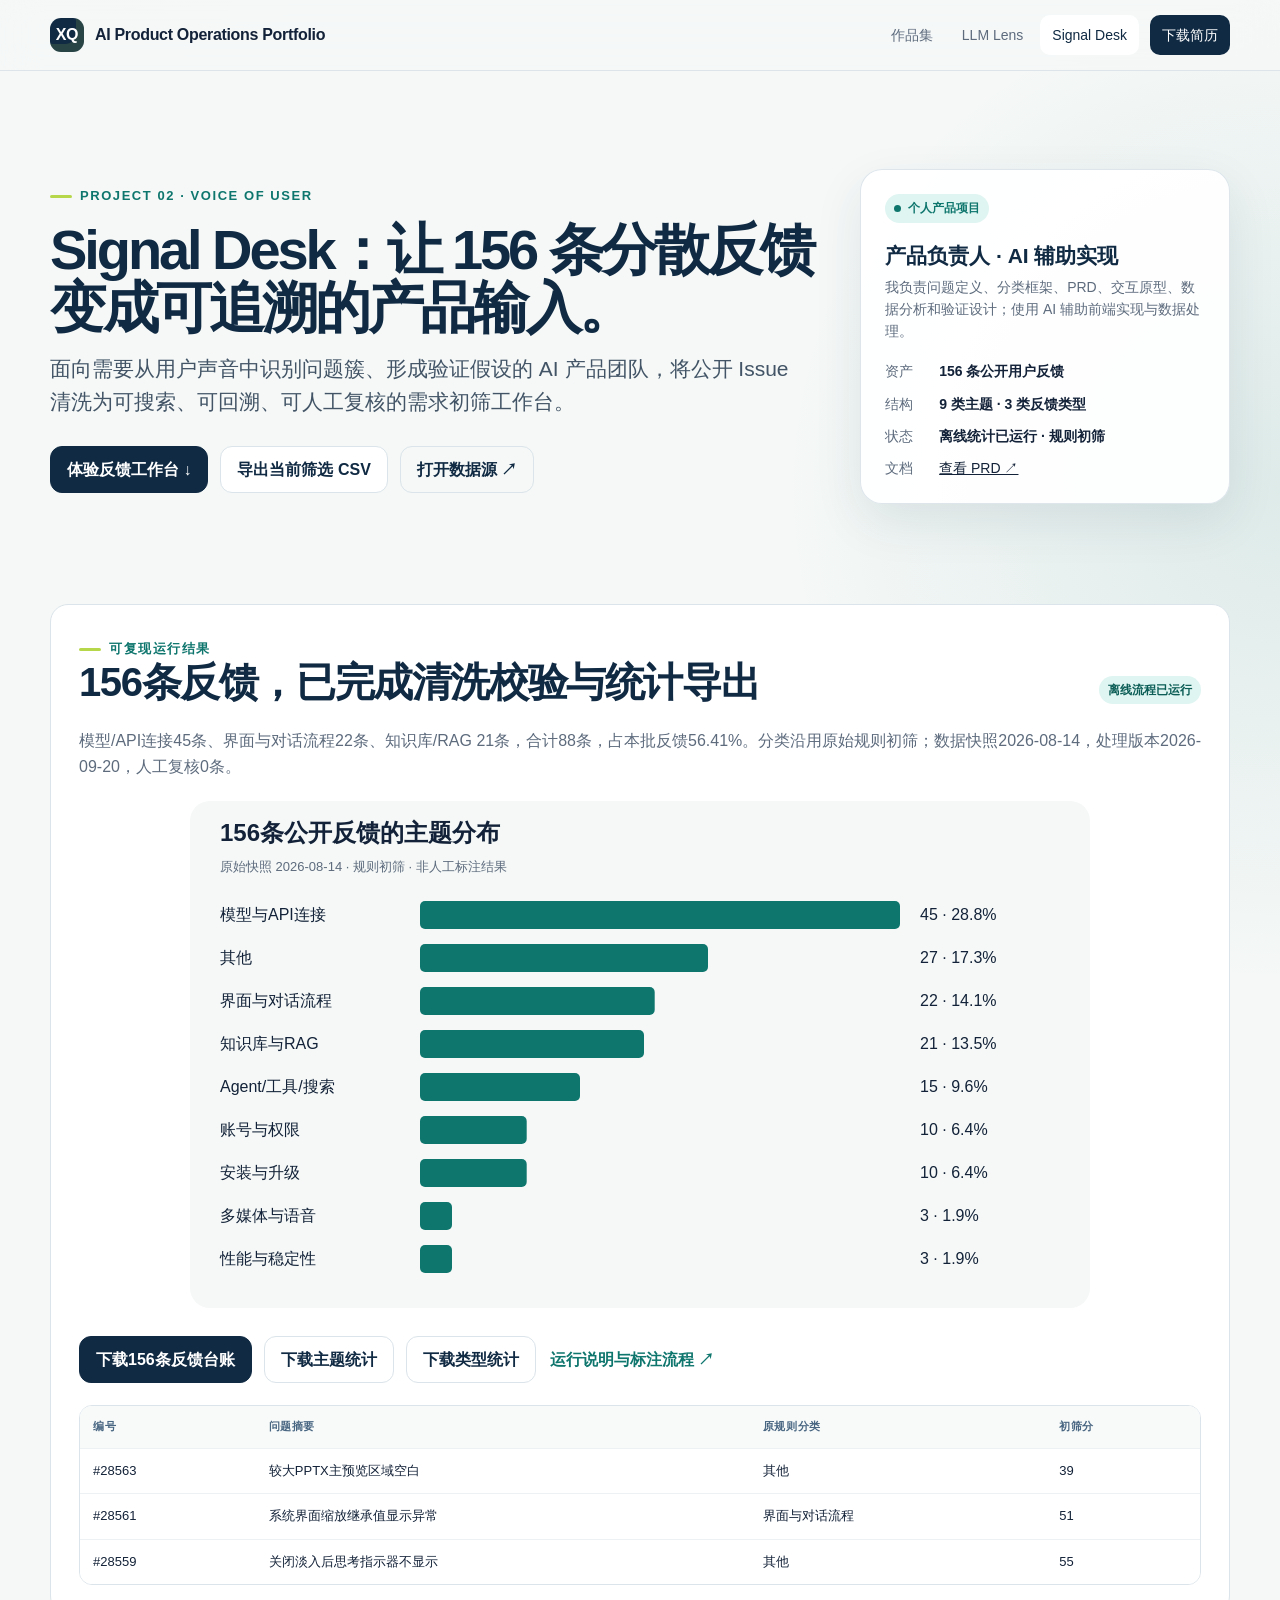
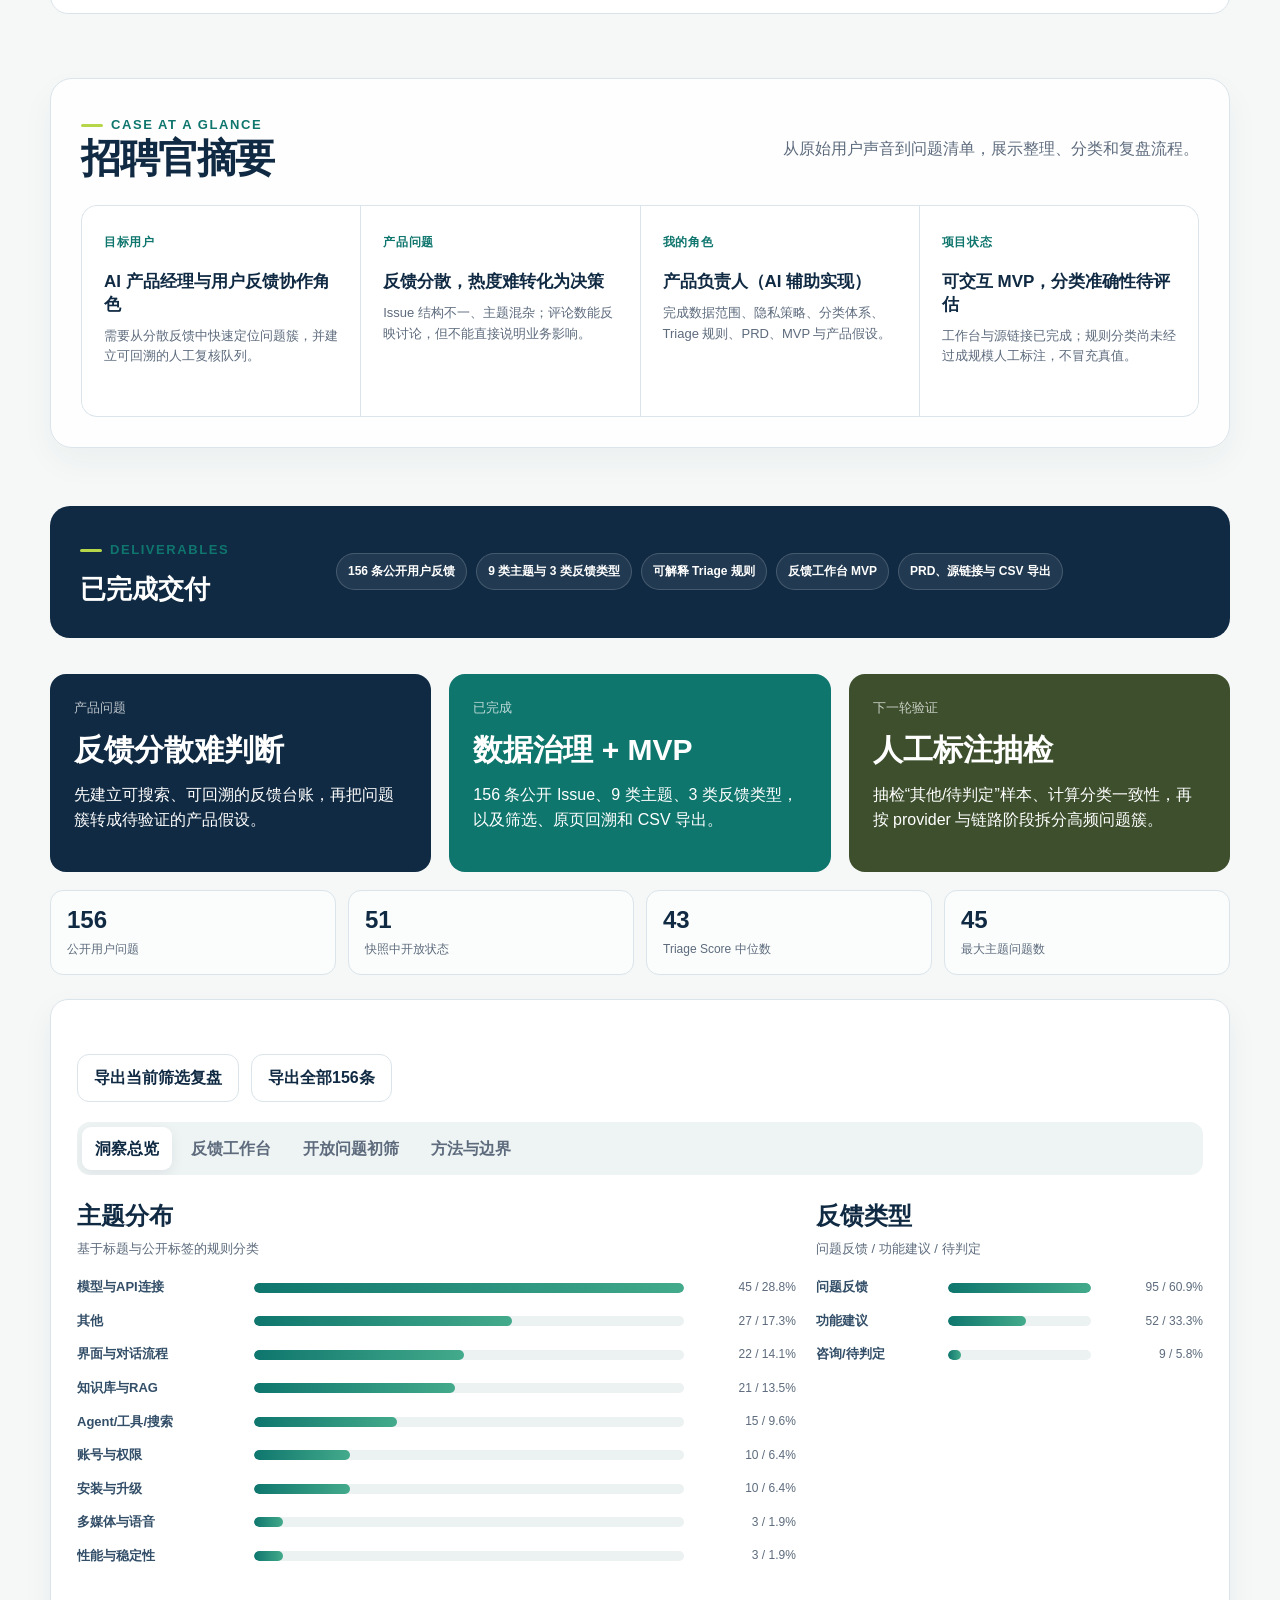
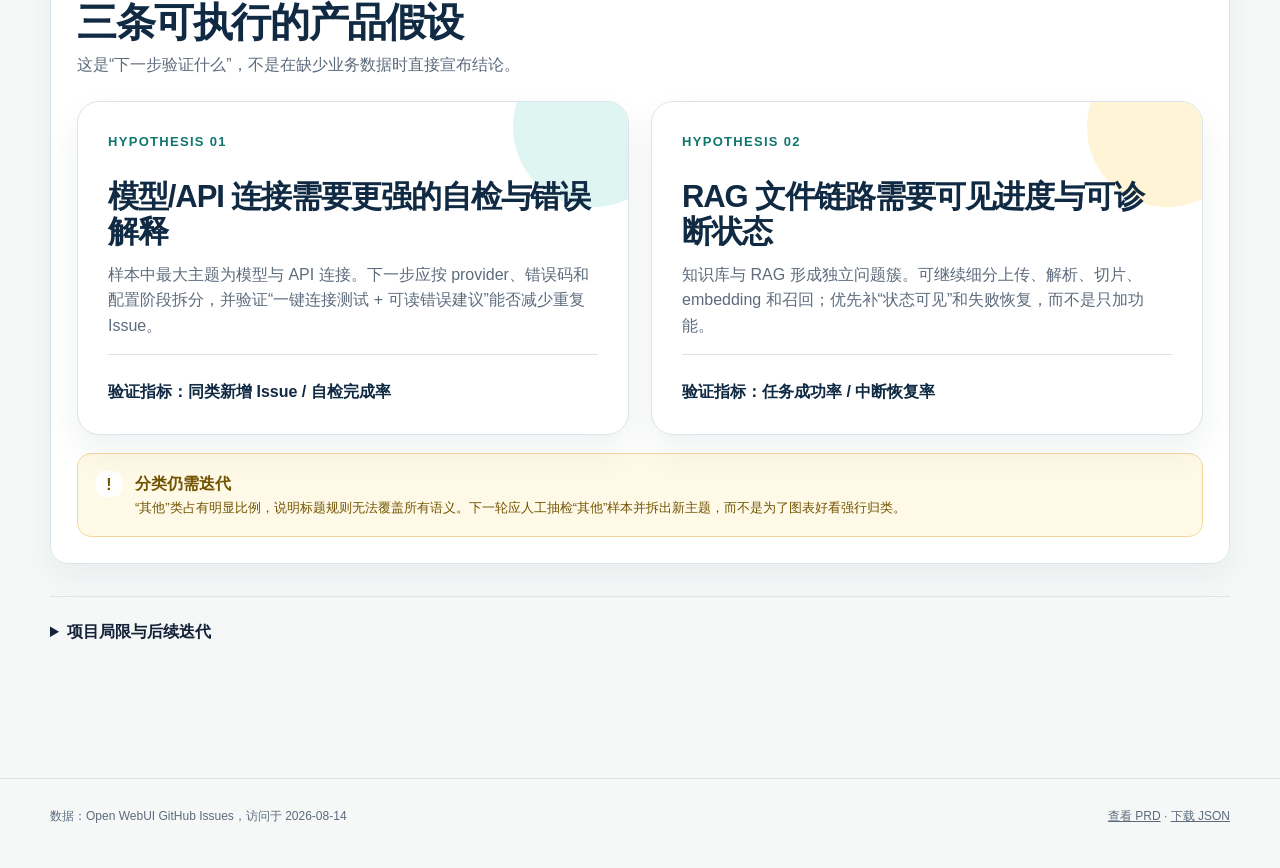
==== commit 0bf422fd: "更新AI产品运营个人信息、中文简历入口与项目运行成果" ====
--- a/feedback-insight.html
+++ b/feedback-insight.html
@@ -1,7 +1,7 @@
-<!doctype html>
-<html lang="zh-CN">
-<head>
-  <meta charset="utf-8"><meta name="viewport" content="width=device-width,initial-scale=1">
+<!doctype html>
+<html lang="zh-CN">
+<head>
+  <meta charset="utf-8"><meta name="viewport" content="width=device-width,initial-scale=1">
   <meta name="description" content="Signal Desk：许强设计的 AI 产品用户反馈聚类与需求初筛工作台，包含 156 条公开反馈、9 类主题和可追溯的人工复核队列。">
   <link rel="canonical" href="https://steve-ron.github.io/ai-product-ops-portfolio/feedback-insight.html">
   <meta property="og:type" content="article">
@@ -10,20 +10,28 @@
   <meta property="og:description" content="从 156 条分散 Issue 到可追溯产品输入：数据治理、问题聚类、产品假设与人工复核。">
   <meta name="twitter:card" content="summary">
   <meta name="twitter:title" content="Signal Desk｜AI 产品用户反馈洞察案例">
-  <meta name="twitter:description" content="156 条公开反馈、9 类主题、3 类反馈类型，以及真实的决策边界。">
+  <meta name="twitter:description" content="156 条公开反馈、9 类主题、3 类反馈类型，以及可下载的数据结果。">
   <title>Signal Desk｜AI 产品用户反馈洞察案例｜许强</title>
-  <link rel="stylesheet" href="style.css?v=20260831d">
-</head>
-<body data-page="feedback">
-<header class="topbar"><div class="topbar-inner"><a class="brand" href="index.html" aria-label="许强 AI 产品经理作品集首页"><span class="brand-mark">XQ</span><span>AI Product Manager Portfolio</span></a><nav class="nav" aria-label="主导航"><a href="index.html" data-page="home">作品集</a><a href="llm-eval.html" data-page="eval">LLM Lens</a><a href="feedback-insight.html" data-page="feedback">Signal Desk</a><a class="nav-cta" href="downloads/许强-北京理工大学-AI产品经理实习生.pdf">下载简历</a></nav></div></header>
-  <main class="page">
+  <link rel="stylesheet" href="style.css?v=20260920">
+</head>
+<body data-page="feedback">
+<header class="topbar"><div class="topbar-inner"><a class="brand" href="index.html" aria-label="许强 AI 产品运营作品集首页"><span class="brand-mark">XQ</span><span>AI Product Operations Portfolio</span></a><nav class="nav" aria-label="主导航"><a href="index.html" data-page="home">作品集</a><a href="llm-eval.html" data-page="eval">LLM Lens</a><a href="feedback-insight.html" data-page="feedback">Signal Desk</a><a class="nav-cta" href="downloads/许强-北京理工大学-AI产品运营实习生.pdf">下载简历</a></nav></div></header>
+  <main class="page">
     <section class="hero case-hero">
-      <div><span class="eyebrow">Project 02 · Voice of user</span><h1 class="page-title">Signal Desk：让 156 条分散反馈变成可追溯的产品输入。</h1><p class="hero-lede">面向需要从用户声音中识别问题簇、形成验证假设的 AI 产品团队，将公开 Issue 清洗为可搜索、可回溯、可人工复核的需求初筛工作台。</p><div class="hero-actions"><a class="button" href="#workbench">体验反馈工作台 ↓</a><button class="button secondary" id="export-feedback">导出反馈 CSV</button><a class="button ghost" href="https://github.com/open-webui/open-webui/issues" target="_blank" rel="noreferrer">打开数据源 ↗</a></div></div>
-      <aside class="hero-card case-facts"><span class="status-pill"><span aria-hidden="true"></span>个人产品项目</span><strong>产品负责人 · AI 辅助实现</strong><p>我负责问题定义、分类框架、PRD、交互原型、数据分析和验证设计；使用 AI 辅助前端实现与数据处理。</p><div class="contact-list"><div class="contact-item"><span>资产</span><b>156 条公开用户反馈</b></div><div class="contact-item"><span>结构</span><b>9 类主题 · 3 类反馈类型</b></div><div class="contact-item"><span>状态</span><b>MVP 完成 · 分类待抽检</b></div><div class="contact-item"><span>文档</span><a href="prd-signal-desk.md">查看 PRD ↗</a></div></div></aside>
+      <div><span class="eyebrow">Project 02 · Voice of user</span><h1 class="page-title">Signal Desk：让 156 条分散反馈变成可追溯的产品输入。</h1><p class="hero-lede">面向需要从用户声音中识别问题簇、形成验证假设的 AI 产品团队，将公开 Issue 清洗为可搜索、可回溯、可人工复核的需求初筛工作台。</p><div class="hero-actions"><a class="button" href="#workbench">体验反馈工作台 ↓</a><button class="button secondary" id="export-feedback">导出当前筛选 CSV</button><a class="button ghost" href="https://github.com/open-webui/open-webui/issues" target="_blank" rel="noreferrer">打开数据源 ↗</a></div></div>
+      <aside class="hero-card case-facts"><span class="status-pill"><span aria-hidden="true"></span>个人产品项目</span><strong>产品负责人 · AI 辅助实现</strong><p>我负责问题定义、分类框架、PRD、交互原型、数据分析和验证设计；使用 AI 辅助前端实现与数据处理。</p><div class="contact-list"><div class="contact-item"><span>资产</span><b>156 条公开用户反馈</b></div><div class="contact-item"><span>结构</span><b>9 类主题 · 3 类反馈类型</b></div><div class="contact-item"><span>状态</span><b>离线统计已运行 · 规则初筛</b></div><div class="contact-item"><span>文档</span><a href="prd-signal-desk.md">查看 PRD ↗</a></div></div></aside>
     </section>
 
+
+    <section class="section run-evidence" id="results">
+      <div class="section-head"><div><span class="eyebrow">可复现运行结果</span><h2>156条反馈，已完成清洗校验与统计导出</h2></div><span class="badge teal">离线流程已运行</span></div>
+      <p>模型/API连接45条、界面与对话流程22条、知识库/RAG 21条，合计88条，占本批反馈56.41%。分类沿用原始规则初筛；数据快照2026-08-14，处理版本2026-09-20，人工复核0条。</p>
+      <img class="result-chart" src="downloads/runs/signal-themes.svg" alt="156条反馈的9类主题分布：模型与API连接45条，其他27条，界面22条，RAG21条" loading="lazy">
+      <div class="hero-actions"><a class="button" href="downloads/runs/signal-feedback.csv">下载156条反馈台账</a><a class="button secondary" href="downloads/runs/signal-themes.csv">下载主题统计</a><a class="button secondary" href="downloads/runs/signal-types.csv">下载类型统计</a><a class="text-link" href="docs/runbook.md">运行说明与标注流程 ↗</a></div>
+      <div class="table-wrap"><table><thead><tr><th>编号</th><th>问题摘要</th><th>原规则分类</th><th>初筛分</th></tr></thead><tbody><tr><td>#28563</td><td>较大PPTX主预览区域空白</td><td>其他</td><td>39</td></tr><tr><td>#28561</td><td>系统界面缩放继承值显示异常</td><td>界面与对话流程</td><td>51</td></tr><tr><td>#28559</td><td>关闭淡入后思考指示器不显示</td><td>其他</td><td>55</td></tr></tbody></table></div>
+    </section>
     <section class="case-summary" aria-labelledby="recruiter-summary">
-      <div class="section-head compact"><div><span class="eyebrow">Case at a glance</span><h2 id="recruiter-summary">招聘官摘要</h2></div><p>从原始用户声音到产品假设，重点看问题结构化与决策边界。</p></div>
+      <div class="section-head compact"><div><span class="eyebrow">Case at a glance</span><h2 id="recruiter-summary">招聘官摘要</h2></div><p>从原始用户声音到问题清单，展示整理、分类和复盘流程。</p></div>
       <div class="case-summary-grid">
         <article><span>目标用户</span><h3>AI 产品经理与用户反馈协作角色</h3><p>需要从分散反馈中快速定位问题簇，并建立可回溯的人工复核队列。</p></article>
         <article><span>产品问题</span><h3>反馈分散，热度难转化为决策</h3><p>Issue 结构不一、主题混杂；评论数能反映讨论，但不能直接说明业务影响。</p></article>
@@ -32,72 +40,74 @@
       </div>
     </section>
 
-    <section class="section decision-section">
+
+
+    <section class="delivery-strip" aria-label="已完成交付">
+      <div><span class="eyebrow">Deliverables</span><h2>已完成交付</h2></div>
+      <ul><li>156 条公开用户反馈</li><li>9 类主题与 3 类反馈类型</li><li>可解释 Triage 规则</li><li>反馈工作台 MVP</li><li>PRD、源链接与 CSV 导出</li></ul>
+    </section>
+
+
+
+    <section class="evidence-grid" aria-label="项目快速说明">
+      <article class="evidence-card"><span>产品问题</span><strong>反馈分散难判断</strong><p>先建立可搜索、可回溯的反馈台账，再把问题簇转成待验证的产品假设。</p></article>
+      <article class="evidence-card"><span>已完成</span><strong>数据治理 + MVP</strong><p>156 条公开 Issue、9 类主题、3 类反馈类型，以及筛选、原页回溯和 CSV 导出。</p></article>
+      <article class="evidence-card"><span>下一轮验证</span><strong>人工标注抽检</strong><p>抽检“其他/待判定”样本、计算分类一致性，再按 provider 与链路阶段拆分高频问题簇。</p></article>
+    </section>
+
+    <section class="kpi-row"><article class="kpi"><strong id="fb-total">156</strong><span>公开用户问题</span></article><article class="kpi"><strong id="fb-open">51</strong><span>快照中开放状态</span></article><article class="kpi"><strong id="fb-median">43</strong><span>Triage Score 中位数</span></article><article class="kpi"><strong id="fb-top-theme">45</strong><span>最大主题问题数</span></article></section>
+
+    <section class="panel workbench-panel" id="workbench">
+      <div class="hero-actions workbench-actions"><button class="button secondary" id="export-weekly">导出当前筛选复盘</button><button class="button ghost" id="export-all-feedback">导出全部156条</button></div><div class="tabs" data-tabs><button class="tab active" data-tab="insight">洞察总览</button><button class="tab" data-tab="inbox">反馈工作台</button><button class="tab" data-tab="priority">开放问题初筛</button><button class="tab" data-tab="method">方法与边界</button></div>
+
+      <div class="tab-panel" data-tab-panel="insight">
+        <div class="dashboard-grid" style="margin-top:22px">
+          <section><div class="panel-title"><div><h2>主题分布</h2><p>基于标题与公开标签的规则分类</p></div></div><div id="theme-bars" class="bars"></div></section>
+          <aside><div class="panel-title"><div><h2>反馈类型</h2><p>问题反馈 / 功能建议 / 待判定</p></div></div><div id="type-bars" class="bars"></div></aside>
+        </div>
+        <div class="section-head" style="margin-top:34px"><div><h2>三条可执行的产品假设</h2><p>这是“下一步验证什么”，不是在缺少业务数据时直接宣布结论。</p></div></div>
+        <div class="project-grid">
+          <article class="project-card" style="min-height:0"><span class="project-index">HYPOTHESIS 01</span><h3>模型/API 连接需要更强的自检与错误解释</h3><p>样本中最大主题为模型与 API 连接。下一步应按 provider、错误码和配置阶段拆分，并验证“一键连接测试 + 可读错误建议”能否减少重复 Issue。</p><div class="project-footer"><strong>验证指标：同类新增 Issue / 自检完成率</strong></div></article>
+          <article class="project-card alt" style="min-height:0"><span class="project-index">HYPOTHESIS 02</span><h3>RAG 文件链路需要可见进度与可诊断状态</h3><p>知识库与 RAG 形成独立问题簇。可继续细分上传、解析、切片、embedding 和召回；优先补“状态可见”和失败恢复，而不是只加功能。</p><div class="project-footer"><strong>验证指标：任务成功率 / 中断恢复率</strong></div></article>
+        </div>
+        <div class="notice warn" style="margin-top:18px"><span class="notice-icon">!</span><div><strong>分类仍需迭代</strong><p>“其他”类占有明显比例，说明标题规则无法覆盖所有语义。下一轮应人工抽检“其他”样本并拆出新主题，而不是为了图表好看强行归类。</p></div></div>
+      </div>
+
+      <div class="tab-panel" data-tab-panel="inbox" hidden>
+        <div class="toolbar">
+          <div class="field grow"><label for="fb-search">搜索标题 / 标签</label><input id="fb-search" placeholder="例如：RAG、login、model"></div>
+          <div class="field"><label for="fb-theme">主题</label><select id="fb-theme"><option value="">全部</option></select></div>
+          <div class="field"><label for="fb-type">类型</label><select id="fb-type"><option value="">全部</option></select></div>
+          <div class="field"><label for="fb-state">状态</label><select id="fb-state"><option value="">全部</option></select></div>
+          <div class="field"><label for="fb-band">初筛档位</label><select id="fb-band"><option value="">全部</option></select></div>
+        </div>
+        <div class="table-wrap"><table><thead><tr><th>Issue / 日期</th><th>标题</th><th>主题与类型</th><th>互动</th><th>Triage</th><th>证据</th></tr></thead><tbody id="feedback-table"></tbody></table></div><p id="feedback-count" class="small muted" style="margin:12px 0 0"></p>
+      </div>
+
+      <div class="tab-panel" data-tab-panel="priority" hidden>
+        <div class="notice warn" style="margin-top:22px"><span class="notice-icon">!</span><div><strong>Triage Score ≠ 产品优先级</strong><p>分数只组合公开互动、状态、问题/建议类型与少量阻塞关键词。没有用户规模、商业影响、修复成本和战略目标，不能直接排研发资源。</p></div></div>
+        <div class="panel-title" style="margin-top:26px"><div><h2>开放问题 Top 20 初筛候选</h2><p>为人工复核排序，不做自动决策</p></div></div>
+        <div id="priority-grid" class="case-grid"></div>
+      </div>
+
+      <div class="tab-panel" data-tab-panel="method" hidden>
+        <div class="split-grid" style="margin-top:22px">
+          <section><div class="panel-title"><div><h2>数据处理流程</h2></div></div><div class="steps"><div class="step"><h3>抓取公开 Issues</h3><p>通过 GitHub 公共 API 分页读取，访问日期 2026-08-14。</p></div><div class="step"><h3>删除 PR 与身份字段</h3><p>仅保留 Issue；不收集用户名、正文、日志或评论内容。</p></div><div class="step"><h3>规则分类与初筛</h3><p>以标题和公开标签判断主题/类型，计算可解释的 Triage Score。</p></div><div class="step"><h3>保留源链接与未知项</h3><p>每条记录可回到原页；无法可靠归类时保留“其他/待判定”。</p></div></div></section>
+          <section><div class="panel-title"><div><h2>分析边界</h2></div></div><div class="audit-list"><div class="audit-item"><span class="audit-num">×</span><div><h3>不能代表全部用户</h3><p>GitHub Issue 提交者更偏技术用户，且会受到项目治理方式影响。</p></div></div><div class="audit-item"><span class="audit-num">×</span><div><h3>不能用评论数代替业务损失</h3><p>讨论热度只是信号，不等于受影响用户数、收入或留存。</p></div></div><div class="audit-item"><span class="audit-num">×</span><div><h3>不能把规则分类当作标注真值</h3><p>规则可复核但覆盖有限；生产环境需要人工抽检与版本化评估。</p></div></div></section>
+        </div>
+      </div>
+    </section>
+
+    <details class="limitations"><summary>项目局限与后续迭代</summary>    <section class="notice"><span class="notice-icon">✓</span><div><strong>真实性与隐私边界</strong><p>项目只保留公开 Issue 标题、状态、时间、标签、评论数、reaction 与原页链接；主动删除用户名和正文。分类与 Triage 是可解释初筛，不代表真实业务优先级。</p></div></section>    <section class="section decision-section">
       <div class="section-head compact"><div><span class="eyebrow">Product decisions</span><h2>关键产品判断</h2></div><p>重点不是把所有反馈自动打分，而是让每一步都能回到原始证据。</p></div>
       <div class="decision-grid">
         <article><span>01</span><h3>先做隐私最小化，再进入分析</h3><p>删除用户名、正文、日志和评论内容，只保留完成主题聚类与源页回溯所需的公开字段。</p></article>
         <article><span>02</span><h3>保留“其他”和“待判定”</h3><p>标题规则无法覆盖完整语义；允许未知项比为了图表整齐而强行归类更可信。</p></article>
         <article><span>03</span><h3>Triage 只用于人工复核队列</h3><p>互动、状态和阻塞关键词不能替代用户规模、商业影响、研发成本与战略优先级。</p></article>
       </div>
-    </section>
-
-    <section class="delivery-strip" aria-label="已完成交付">
-      <div><span class="eyebrow">Deliverables</span><h2>已完成交付</h2></div>
-      <ul><li>156 条公开用户反馈</li><li>9 类主题与 3 类反馈类型</li><li>可解释 Triage 规则</li><li>反馈工作台 MVP</li><li>PRD、源链接与 CSV 导出</li></ul>
-    </section>
-
-    <section class="notice"><span class="notice-icon">✓</span><div><strong>真实性与隐私边界</strong><p>项目只保留公开 Issue 标题、状态、时间、标签、评论数、reaction 与原页链接；主动删除用户名和正文。分类与 Triage 是可解释初筛，不代表真实业务优先级。</p></div></section>
-
-    <section class="evidence-grid" aria-label="项目快速说明">
-      <article class="evidence-card"><span>产品问题</span><strong>反馈分散难判断</strong><p>先建立可搜索、可回溯的反馈台账，再把问题簇转成待验证的产品假设。</p></article>
-      <article class="evidence-card"><span>已完成</span><strong>数据治理 + MVP</strong><p>156 条公开 Issue、9 类主题、3 类反馈类型，以及筛选、原页回溯和 CSV 导出。</p></article>
-      <article class="evidence-card"><span>下一轮验证</span><strong>人工标注抽检</strong><p>抽检“其他/待判定”样本、计算分类一致性，再按 provider 与链路阶段拆分高频问题簇。</p></article>
-    </section>
-
-    <section class="kpi-row"><article class="kpi"><strong id="fb-total">156</strong><span>公开用户问题</span></article><article class="kpi"><strong id="fb-open">51</strong><span>仍处于开放状态</span></article><article class="kpi"><strong id="fb-median">43</strong><span>Triage Score 中位数</span></article><article class="kpi"><strong id="fb-top-theme">45</strong><span>最大主题问题数</span></article></section>
-
-    <section class="panel workbench-panel" id="workbench">
-      <div class="tabs" data-tabs><button class="tab active" data-tab="insight">洞察总览</button><button class="tab" data-tab="inbox">反馈工作台</button><button class="tab" data-tab="priority">初筛看板</button><button class="tab" data-tab="method">方法与边界</button></div>
-
-      <div class="tab-panel" data-tab-panel="insight">
-        <div class="dashboard-grid" style="margin-top:22px">
-          <section><div class="panel-title"><div><h2>主题分布</h2><p>基于标题与公开标签的规则分类</p></div></div><div id="theme-bars" class="bars"></div></section>
-          <aside><div class="panel-title"><div><h2>反馈类型</h2><p>问题反馈 / 功能建议 / 待判定</p></div></div><div id="type-bars" class="bars"></div></aside>
-        </div>
-        <div class="section-head" style="margin-top:34px"><div><h2>三条可执行的产品假设</h2><p>这是“下一步验证什么”，不是在缺少业务数据时直接宣布结论。</p></div></div>
-        <div class="project-grid">
-          <article class="project-card" style="min-height:0"><span class="project-index">HYPOTHESIS 01</span><h3>模型/API 连接需要更强的自检与错误解释</h3><p>样本中最大主题为模型与 API 连接。下一步应按 provider、错误码和配置阶段拆分，并验证“一键连接测试 + 可读错误建议”能否减少重复 Issue。</p><div class="project-footer"><strong>验证指标：同类新增 Issue / 自检完成率</strong></div></article>
-          <article class="project-card alt" style="min-height:0"><span class="project-index">HYPOTHESIS 02</span><h3>RAG 文件链路需要可见进度与可诊断状态</h3><p>知识库与 RAG 形成独立问题簇。可继续细分上传、解析、切片、embedding 和召回；优先补“状态可见”和失败恢复，而不是只加功能。</p><div class="project-footer"><strong>验证指标：任务成功率 / 中断恢复率</strong></div></article>
-        </div>
-        <div class="notice warn" style="margin-top:18px"><span class="notice-icon">!</span><div><strong>分类仍需迭代</strong><p>“其他”类占有明显比例，说明标题规则无法覆盖所有语义。下一轮应人工抽检“其他”样本并拆出新主题，而不是为了图表好看强行归类。</p></div></div>
-      </div>
-
-      <div class="tab-panel" data-tab-panel="inbox" hidden>
-        <div class="toolbar">
-          <div class="field grow"><label for="fb-search">搜索标题 / 标签</label><input id="fb-search" placeholder="例如：RAG、login、model"></div>
-          <div class="field"><label for="fb-theme">主题</label><select id="fb-theme"><option value="">全部</option></select></div>
-          <div class="field"><label for="fb-type">类型</label><select id="fb-type"><option value="">全部</option></select></div>
-          <div class="field"><label for="fb-state">状态</label><select id="fb-state"><option value="">全部</option></select></div>
-          <div class="field"><label for="fb-band">初筛档位</label><select id="fb-band"><option value="">全部</option></select></div>
-        </div>
-        <div class="table-wrap"><table><thead><tr><th>Issue / 日期</th><th>标题</th><th>主题与类型</th><th>互动</th><th>Triage</th><th>证据</th></tr></thead><tbody id="feedback-table"></tbody></table></div><p id="feedback-count" class="small muted" style="margin:12px 0 0"></p>
-      </div>
-
-      <div class="tab-panel" data-tab-panel="priority" hidden>
-        <div class="notice warn" style="margin-top:22px"><span class="notice-icon">!</span><div><strong>Triage Score ≠ 产品优先级</strong><p>分数只组合公开互动、状态、问题/建议类型与少量阻塞关键词。没有用户规模、商业影响、修复成本和战略目标，不能直接排研发资源。</p></div></div>
-        <div class="panel-title" style="margin-top:26px"><div><h2>Top 20 初筛候选</h2><p>为人工复核排序，不做自动决策</p></div></div>
-        <div id="priority-grid" class="case-grid"></div>
-      </div>
-
-      <div class="tab-panel" data-tab-panel="method" hidden>
-        <div class="split-grid" style="margin-top:22px">
-          <section><div class="panel-title"><div><h2>数据处理流程</h2></div></div><div class="steps"><div class="step"><h3>抓取公开 Issues</h3><p>通过 GitHub 公共 API 分页读取，访问日期 2026-08-14。</p></div><div class="step"><h3>删除 PR 与身份字段</h3><p>仅保留 Issue；不收集用户名、正文、日志或评论内容。</p></div><div class="step"><h3>规则分类与初筛</h3><p>以标题和公开标签判断主题/类型，计算可解释的 Triage Score。</p></div><div class="step"><h3>保留源链接与未知项</h3><p>每条记录可回到原页；无法可靠归类时保留“其他/待判定”。</p></div></div></section>
-          <section><div class="panel-title"><div><h2>分析边界</h2></div></div><div class="audit-list"><div class="audit-item"><span class="audit-num">×</span><div><h3>不能代表全部用户</h3><p>GitHub Issue 提交者更偏技术用户，且会受到项目治理方式影响。</p></div></div><div class="audit-item"><span class="audit-num">×</span><div><h3>不能用评论数代替业务损失</h3><p>讨论热度只是信号，不等于受影响用户数、收入或留存。</p></div></div><div class="audit-item"><span class="audit-num">×</span><div><h3>不能把规则分类当作标注真值</h3><p>规则可复核但覆盖有限；生产环境需要人工抽检与版本化评估。</p></div></div></section>
-        </div>
-      </div>
-    </section>
-  </main>
-  <footer class="footer"><div class="footer-inner"><span>数据：Open WebUI GitHub Issues，访问于 2026-08-14</span><span><a href="prd-signal-desk.md">查看 PRD</a> · <a href="feedback_issues.json">下载 JSON</a></span></div></footer>
-  <script src="feedback_issues.js?v=20260831"></script><script src="feedback_summary.js?v=20260831"></script><script src="common.js?v=20260831"></script><script src="feedback.js?v=20260831"></script>
-</body>
-</html>
+    </section></details>
+  </main>
+  <footer class="footer"><div class="footer-inner"><span>数据：Open WebUI GitHub Issues，访问于 2026-08-14</span><span><a href="prd-signal-desk.md">查看 PRD</a> · <a href="feedback_issues.json">下载 JSON</a></span></div></footer>
+  <script src="feedback_issues.js?v=20260920"></script><script src="feedback_summary.js?v=20260920"></script><script src="workflow-core.js?v=20260920"></script><script src="common.js?v=20260920"></script><script src="feedback.js?v=20260920"></script>
+</body>
+</html>
--- a/style.css
+++ b/style.css
@@ -1,161 +1,161 @@
-:root {
-  --ink: #132238;
-  --muted: #5d6b7d;
-  --line: #dbe4ea;
-  --panel: #ffffff;
-  --canvas: #f5f8f7;
-  --navy: #102a43;
-  --navy-2: #183b56;
-  --teal: #0f766e;
-  --teal-soft: #dff5f1;
-  --lime: #b7d74b;
-  --amber: #b76e00;
-  --amber-soft: #fff4d6;
-  --red: #b42318;
-  --red-soft: #feeceb;
-  --blue-soft: #eaf2ff;
-  --shadow: 0 18px 50px rgba(16, 42, 67, 0.09);
-  --radius: 18px;
-  --max: 1180px;
-  color-scheme: light;
-}
-
-* { box-sizing: border-box; }
-
-html { scroll-behavior: smooth; }
-
-body {
-  margin: 0;
-  color: var(--ink);
-  background:
-    radial-gradient(circle at 10% -10%, rgba(183, 215, 75, .18), transparent 28rem),
-    radial-gradient(circle at 100% 12%, rgba(15, 118, 110, .1), transparent 31rem),
-    var(--canvas);
-  font-family: Inter, "Segoe UI", "PingFang SC", "Microsoft YaHei", Arial, sans-serif;
-  line-height: 1.58;
-}
-
-a { color: inherit; }
-
-button, input, select, textarea { font: inherit; }
-
-button { cursor: pointer; }
-
-.shell { min-height: 100vh; }
-
-.topbar {
-  position: sticky;
-  top: 0;
-  z-index: 30;
-  border-bottom: 1px solid rgba(219, 228, 234, .9);
-  background: rgba(245, 248, 247, .88);
-  backdrop-filter: blur(18px);
-}
-
-.topbar-inner {
-  width: min(var(--max), calc(100% - 40px));
-  min-height: 70px;
-  margin: 0 auto;
-  display: flex;
-  align-items: center;
-  gap: 26px;
-}
-
-.brand {
-  display: inline-flex;
-  align-items: center;
-  gap: 11px;
-  text-decoration: none;
-  font-weight: 800;
-  letter-spacing: -.02em;
-  white-space: nowrap;
-}
-
-.brand-mark {
-  width: 34px;
-  height: 34px;
-  display: grid;
-  place-items: center;
-  border-radius: 11px;
-  color: white;
-  background: var(--navy);
-  box-shadow: inset -8px -8px 0 rgba(183, 215, 75, .15);
-}
-
-.nav {
-  margin-left: auto;
-  display: flex;
-  align-items: center;
-  gap: 5px;
-  overflow-x: auto;
-}
-
-.nav a {
-  padding: 9px 12px;
-  border-radius: 10px;
-  color: var(--muted);
-  text-decoration: none;
-  font-size: 14px;
-  white-space: nowrap;
-}
-
+:root {
+  --ink: #132238;
+  --muted: #5d6b7d;
+  --line: #dbe4ea;
+  --panel: #ffffff;
+  --canvas: #f5f8f7;
+  --navy: #102a43;
+  --navy-2: #183b56;
+  --teal: #0f766e;
+  --teal-soft: #dff5f1;
+  --lime: #b7d74b;
+  --amber: #b76e00;
+  --amber-soft: #fff4d6;
+  --red: #b42318;
+  --red-soft: #feeceb;
+  --blue-soft: #eaf2ff;
+  --shadow: 0 18px 50px rgba(16, 42, 67, 0.09);
+  --radius: 18px;
+  --max: 1180px;
+  color-scheme: light;
+}
+
+* { box-sizing: border-box; }
+
+html { scroll-behavior: smooth; }
+
+body {
+  margin: 0;
+  color: var(--ink);
+  background:
+    radial-gradient(circle at 10% -10%, rgba(183, 215, 75, .18), transparent 28rem),
+    radial-gradient(circle at 100% 12%, rgba(15, 118, 110, .1), transparent 31rem),
+    var(--canvas);
+  font-family: Inter, "Segoe UI", "PingFang SC", "Microsoft YaHei", Arial, sans-serif;
+  line-height: 1.58;
+}
+
+a { color: inherit; }
+
+button, input, select, textarea { font: inherit; }
+
+button { cursor: pointer; }
+
+.shell { min-height: 100vh; }
+
+.topbar {
+  position: sticky;
+  top: 0;
+  z-index: 30;
+  border-bottom: 1px solid rgba(219, 228, 234, .9);
+  background: rgba(245, 248, 247, .88);
+  backdrop-filter: blur(18px);
+}
+
+.topbar-inner {
+  width: min(var(--max), calc(100% - 40px));
+  min-height: 70px;
+  margin: 0 auto;
+  display: flex;
+  align-items: center;
+  gap: 26px;
+}
+
+.brand {
+  display: inline-flex;
+  align-items: center;
+  gap: 11px;
+  text-decoration: none;
+  font-weight: 800;
+  letter-spacing: -.02em;
+  white-space: nowrap;
+}
+
+.brand-mark {
+  width: 34px;
+  height: 34px;
+  display: grid;
+  place-items: center;
+  border-radius: 11px;
+  color: white;
+  background: var(--navy);
+  box-shadow: inset -8px -8px 0 rgba(183, 215, 75, .15);
+}
+
+.nav {
+  margin-left: auto;
+  display: flex;
+  align-items: center;
+  gap: 5px;
+  overflow-x: auto;
+}
+
+.nav a {
+  padding: 9px 12px;
+  border-radius: 10px;
+  color: var(--muted);
+  text-decoration: none;
+  font-size: 14px;
+  white-space: nowrap;
+}
+
 .nav a:hover, .nav a.active { color: var(--navy); background: white; }
 .nav .nav-cta { margin-left: 6px; color: white; background: var(--navy); }
 .nav .nav-cta:hover { color: white; background: var(--teal); }
-
-.page {
-  width: min(var(--max), calc(100% - 40px));
-  margin: 0 auto;
-  padding: 50px 0 80px;
-}
-
-.hero {
-  display: grid;
-  grid-template-columns: minmax(0, 1.35fr) minmax(280px, .65fr);
-  gap: 42px;
-  align-items: end;
-  padding: 48px 0 44px;
-}
-
-.eyebrow {
-  display: inline-flex;
-  align-items: center;
-  gap: 8px;
-  color: var(--teal);
-  font-size: 13px;
-  font-weight: 800;
-  letter-spacing: .12em;
-  text-transform: uppercase;
-}
-
-.eyebrow::before {
-  content: "";
-  width: 22px;
-  height: 3px;
-  border-radius: 9px;
-  background: var(--lime);
-}
-
-h1, h2, h3, p { margin-top: 0; }
-
-h1 {
-  margin: 16px 0 18px;
-  max-width: 880px;
-  color: var(--navy);
-  font-size: clamp(42px, 6.3vw, 78px);
-  line-height: 1.02;
-  letter-spacing: -.055em;
-}
-
-.page-title {
-  margin: 15px 0 16px;
-  font-size: clamp(36px, 5vw, 60px);
-}
-
+
+.page {
+  width: min(var(--max), calc(100% - 40px));
+  margin: 0 auto;
+  padding: 50px 0 80px;
+}
+
+.hero {
+  display: grid;
+  grid-template-columns: minmax(0, 1.35fr) minmax(280px, .65fr);
+  gap: 42px;
+  align-items: end;
+  padding: 48px 0 44px;
+}
+
+.eyebrow {
+  display: inline-flex;
+  align-items: center;
+  gap: 8px;
+  color: var(--teal);
+  font-size: 13px;
+  font-weight: 800;
+  letter-spacing: .12em;
+  text-transform: uppercase;
+}
+
+.eyebrow::before {
+  content: "";
+  width: 22px;
+  height: 3px;
+  border-radius: 9px;
+  background: var(--lime);
+}
+
+h1, h2, h3, p { margin-top: 0; }
+
+h1 {
+  margin: 16px 0 18px;
+  max-width: 880px;
+  color: var(--navy);
+  font-size: clamp(42px, 6.3vw, 78px);
+  line-height: 1.02;
+  letter-spacing: -.055em;
+}
+
+.page-title {
+  margin: 15px 0 16px;
+  font-size: clamp(36px, 5vw, 60px);
+}
+
 .hero-lede {
-  max-width: 760px;
-  color: #425466;
-  font-size: clamp(17px, 2vw, 21px);
+  max-width: 760px;
+  color: #425466;
+  font-size: clamp(17px, 2vw, 21px);
 }
 
 .hero-home { align-items: center; min-height: 560px; }
@@ -168,250 +168,250 @@
 .text-link:hover { text-decoration: underline; text-underline-offset: 4px; }
 .status-pill { display: inline-flex; align-items: center; gap: 7px; margin-bottom: 16px; padding: 5px 9px; border-radius: 999px; color: var(--teal); background: var(--teal-soft); font-size: 12px; font-weight: 800; }
 .status-pill span { width: 7px; height: 7px; border-radius: 50%; background: var(--teal); }
-
-.hero-actions { display: flex; gap: 12px; flex-wrap: wrap; margin-top: 28px; }
-
-.button {
-  min-height: 44px;
-  display: inline-flex;
-  align-items: center;
-  justify-content: center;
-  gap: 9px;
-  padding: 10px 16px;
-  border: 1px solid var(--navy);
-  border-radius: 12px;
-  background: var(--navy);
-  color: white;
-  text-decoration: none;
-  font-weight: 750;
-}
-
-.button:hover { transform: translateY(-1px); box-shadow: 0 10px 24px rgba(16,42,67,.17); }
-.button.secondary { background: white; color: var(--navy); border-color: var(--line); }
-.button.ghost { background: transparent; color: var(--navy); border-color: var(--line); }
-.button.small { min-height: 36px; padding: 7px 12px; font-size: 13px; }
-
-.hero-card {
-  padding: 24px;
-  border: 1px solid rgba(219, 228, 234, .9);
-  border-radius: 22px;
-  background: rgba(255,255,255,.92);
-  box-shadow: var(--shadow);
-}
-
-.hero-card strong { display: block; margin-bottom: 4px; color: var(--navy); }
-.hero-card p { color: var(--muted); font-size: 14px; }
-.contact-list { display: grid; gap: 10px; margin-top: 18px; }
-.contact-item { display: flex; gap: 10px; align-items: baseline; font-size: 14px; }
-.contact-item span:first-child { min-width: 52px; color: var(--muted); }
-
-.metric-grid {
-  display: grid;
-  grid-template-columns: repeat(4, 1fr);
-  gap: 14px;
-  margin: 8px 0 48px;
-}
-
-.metric {
-  min-height: 128px;
-  padding: 22px;
-  border: 1px solid var(--line);
-  border-radius: 16px;
-  background: rgba(255,255,255,.9);
-}
-
-.metric-value { display: block; color: var(--navy); font-size: 34px; line-height: 1.1; font-weight: 850; letter-spacing: -.04em; }
-.metric-label { display: block; margin-top: 8px; color: var(--muted); font-size: 13px; }
-
-.section { margin: 64px 0; }
-.section:first-child { margin-top: 0; }
-.section-head { display: flex; align-items: end; justify-content: space-between; gap: 22px; margin-bottom: 24px; }
-.section-head h2 { margin: 0; color: var(--navy); font-size: clamp(27px, 3.3vw, 40px); line-height: 1.12; letter-spacing: -.035em; }
-.section-head p { max-width: 620px; margin: 7px 0 0; color: var(--muted); }
-
-.project-grid { display: grid; grid-template-columns: repeat(2, minmax(0, 1fr)); gap: 22px; }
-.project-card {
-  position: relative;
-  min-height: 430px;
-  display: flex;
-  flex-direction: column;
-  overflow: hidden;
-  padding: 30px;
-  border: 1px solid var(--line);
-  border-radius: 22px;
-  background: var(--panel);
-  box-shadow: 0 16px 38px rgba(16,42,67,.06);
-}
-
-.project-card::after {
-  content: "";
-  position: absolute;
-  right: -45px;
-  top: -55px;
-  width: 160px;
-  height: 160px;
-  border-radius: 50%;
-  background: var(--teal-soft);
-}
-
-.project-card.alt::after { background: var(--amber-soft); }
-.project-index { position: relative; z-index: 1; color: var(--teal); font-size: 13px; font-weight: 850; letter-spacing: .1em; }
-.project-card h3 { position: relative; z-index: 1; margin: 26px 0 12px; max-width: 520px; color: var(--navy); font-size: 31px; line-height: 1.15; letter-spacing: -.035em; }
-.project-card p { color: var(--muted); }
-.project-chips { display: flex; flex-wrap: wrap; gap: 8px; margin: 14px 0 24px; }
-.chip, .badge {
-  display: inline-flex;
-  align-items: center;
-  padding: 5px 9px;
-  border-radius: 999px;
-  color: var(--navy-2);
-  background: var(--blue-soft);
-  font-size: 12px;
-  font-weight: 700;
-}
-.chip.teal, .badge.teal { color: #0b5d56; background: var(--teal-soft); }
-.chip.amber, .badge.amber { color: #855000; background: var(--amber-soft); }
-.chip.red, .badge.red { color: var(--red); background: var(--red-soft); }
-.project-footer { display: flex; align-items: center; justify-content: space-between; gap: 16px; margin-top: auto; padding-top: 24px; border-top: 1px solid var(--line); }
-.project-footer strong { color: var(--navy); }
-
-.evidence-grid { display: grid; grid-template-columns: repeat(3, 1fr); gap: 18px; }
-.evidence-card { padding: 24px; border-radius: 16px; background: var(--navy); color: white; }
-.evidence-card:nth-child(2) { background: var(--teal); }
-.evidence-card:nth-child(3) { background: #3d4f2c; }
-.evidence-card span { display: block; color: rgba(255,255,255,.72); font-size: 13px; }
-.evidence-card strong { display: block; margin: 8px 0; font-size: 30px; }
-
-.panel {
-  padding: 26px;
-  border: 1px solid var(--line);
-  border-radius: var(--radius);
-  background: rgba(255,255,255,.94);
-  box-shadow: 0 12px 32px rgba(16,42,67,.05);
-}
-
-.panel + .panel { margin-top: 18px; }
-.panel-title { display: flex; align-items: center; justify-content: space-between; gap: 20px; margin-bottom: 18px; }
-.panel-title h2, .panel-title h3 { margin: 0; color: var(--navy); }
-.panel-title p { margin: 4px 0 0; color: var(--muted); font-size: 13px; }
-
-.notice {
-  display: grid;
-  grid-template-columns: auto 1fr;
-  gap: 13px;
-  padding: 17px 18px;
-  border: 1px solid #c7e9e4;
-  border-radius: 14px;
-  background: #effbf9;
-  color: #245b56;
-}
-.notice.warn { border-color: #f2d99b; background: #fff9e8; color: #725400; }
-.notice strong { color: inherit; }
-.notice p { margin: 2px 0 0; font-size: 13px; }
-.notice-icon { width: 26px; height: 26px; display: grid; place-items: center; border-radius: 9px; background: white; font-weight: 900; }
-
-.toolbar {
-  display: flex;
-  align-items: center;
-  gap: 10px;
-  flex-wrap: wrap;
-  margin: 18px 0;
-}
-
-.field { min-width: 150px; }
-.field.grow { flex: 1; min-width: 220px; }
-.field label { display: block; margin: 0 0 5px; color: var(--muted); font-size: 12px; font-weight: 700; }
-input, select, textarea {
-  width: 100%;
-  min-height: 42px;
-  padding: 9px 11px;
-  border: 1px solid var(--line);
-  border-radius: 10px;
-  outline: none;
-  background: white;
-  color: var(--ink);
-}
-input:focus, select:focus, textarea:focus { border-color: var(--teal); box-shadow: 0 0 0 3px rgba(15,118,110,.11); }
-textarea { min-height: 132px; resize: vertical; }
-
-.tabs { display: flex; gap: 6px; overflow-x: auto; padding: 5px; border-radius: 13px; background: #eef3f3; }
-.tab { padding: 9px 13px; border: 0; border-radius: 9px; background: transparent; color: var(--muted); font-weight: 750; white-space: nowrap; }
-.tab.active { color: var(--navy); background: white; box-shadow: 0 4px 14px rgba(16,42,67,.07); }
-.tab-panel[hidden] { display: none; }
-
-.dashboard-grid { display: grid; grid-template-columns: minmax(0, 1.3fr) minmax(280px, .7fr); gap: 20px; }
-.split-grid { display: grid; grid-template-columns: repeat(2, minmax(0,1fr)); gap: 18px; }
-
-.bars { display: grid; gap: 13px; }
-.bar-row { display: grid; grid-template-columns: minmax(120px, 1fr) 2.6fr auto; gap: 12px; align-items: center; }
-.bar-label { overflow: hidden; text-overflow: ellipsis; white-space: nowrap; color: #334e68; font-size: 13px; font-weight: 650; }
-.bar-track { height: 10px; overflow: hidden; border-radius: 99px; background: #ecf1f1; }
-.bar-fill { height: 100%; border-radius: inherit; background: linear-gradient(90deg, var(--teal), #43aa8b); }
-.bar-value { min-width: 42px; text-align: right; color: var(--muted); font-size: 12px; font-variant-numeric: tabular-nums; }
-
-.table-wrap { width: 100%; overflow: auto; border: 1px solid var(--line); border-radius: 13px; }
-table { width: 100%; border-collapse: collapse; background: white; font-size: 13px; }
-th, td { padding: 12px 13px; border-bottom: 1px solid #edf1f3; text-align: left; vertical-align: top; }
-th { position: sticky; top: 0; z-index: 1; color: #486581; background: #f7faf9; font-size: 11px; letter-spacing: .05em; text-transform: uppercase; }
-tr:last-child td { border-bottom: 0; }
-tbody tr:hover { background: #fbfdfc; }
-.row-action { color: var(--teal); font-weight: 800; border: 0; background: none; padding: 0; }
-.nowrap { white-space: nowrap; }
-.truncate { max-width: 390px; overflow: hidden; text-overflow: ellipsis; white-space: nowrap; }
-
-.kpi-row { display: grid; grid-template-columns: repeat(4, 1fr); gap: 12px; margin: 18px 0; }
-.kpi { padding: 16px; border: 1px solid var(--line); border-radius: 13px; background: #fbfdfc; }
-.kpi strong { display: block; color: var(--navy); font-size: 24px; line-height: 1.1; }
-.kpi span { display: block; margin-top: 6px; color: var(--muted); font-size: 12px; }
-
-.detail-grid { display: grid; grid-template-columns: 120px 1fr; gap: 10px 16px; font-size: 13px; }
-.detail-grid dt { color: var(--muted); }
-.detail-grid dd { margin: 0; color: var(--ink); }
-.response-card { margin-top: 14px; padding: 16px; border: 1px solid var(--line); border-radius: 13px; background: #fbfdfc; }
-.response-card h4 { margin: 0 0 8px; color: var(--navy); }
-.response-text { max-height: 280px; overflow: auto; white-space: pre-wrap; color: #425466; font-size: 13px; }
-
-.drawer {
-  position: fixed;
-  inset: 0;
-  z-index: 50;
-  display: none;
-  background: rgba(16,42,67,.35);
-  backdrop-filter: blur(4px);
-}
+
+.hero-actions { display: flex; gap: 12px; flex-wrap: wrap; margin-top: 28px; }
+
+.button {
+  min-height: 44px;
+  display: inline-flex;
+  align-items: center;
+  justify-content: center;
+  gap: 9px;
+  padding: 10px 16px;
+  border: 1px solid var(--navy);
+  border-radius: 12px;
+  background: var(--navy);
+  color: white;
+  text-decoration: none;
+  font-weight: 750;
+}
+
+.button:hover { transform: translateY(-1px); box-shadow: 0 10px 24px rgba(16,42,67,.17); }
+.button.secondary { background: white; color: var(--navy); border-color: var(--line); }
+.button.ghost { background: transparent; color: var(--navy); border-color: var(--line); }
+.button.small { min-height: 36px; padding: 7px 12px; font-size: 13px; }
+
+.hero-card {
+  padding: 24px;
+  border: 1px solid rgba(219, 228, 234, .9);
+  border-radius: 22px;
+  background: rgba(255,255,255,.92);
+  box-shadow: var(--shadow);
+}
+
+.hero-card strong { display: block; margin-bottom: 4px; color: var(--navy); }
+.hero-card p { color: var(--muted); font-size: 14px; }
+.contact-list { display: grid; gap: 10px; margin-top: 18px; }
+.contact-item { display: flex; gap: 10px; align-items: baseline; font-size: 14px; }
+.contact-item span:first-child { min-width: 52px; color: var(--muted); }
+
+.metric-grid {
+  display: grid;
+  grid-template-columns: repeat(4, 1fr);
+  gap: 14px;
+  margin: 8px 0 48px;
+}
+
+.metric {
+  min-height: 128px;
+  padding: 22px;
+  border: 1px solid var(--line);
+  border-radius: 16px;
+  background: rgba(255,255,255,.9);
+}
+
+.metric-value { display: block; color: var(--navy); font-size: 34px; line-height: 1.1; font-weight: 850; letter-spacing: -.04em; }
+.metric-label { display: block; margin-top: 8px; color: var(--muted); font-size: 13px; }
+
+.section { margin: 64px 0; }
+.section:first-child { margin-top: 0; }
+.section-head { display: flex; align-items: end; justify-content: space-between; gap: 22px; margin-bottom: 24px; }
+.section-head h2 { margin: 0; color: var(--navy); font-size: clamp(27px, 3.3vw, 40px); line-height: 1.12; letter-spacing: -.035em; }
+.section-head p { max-width: 620px; margin: 7px 0 0; color: var(--muted); }
+
+.project-grid { display: grid; grid-template-columns: repeat(2, minmax(0, 1fr)); gap: 22px; }
+.project-card {
+  position: relative;
+  min-height: 430px;
+  display: flex;
+  flex-direction: column;
+  overflow: hidden;
+  padding: 30px;
+  border: 1px solid var(--line);
+  border-radius: 22px;
+  background: var(--panel);
+  box-shadow: 0 16px 38px rgba(16,42,67,.06);
+}
+
+.project-card::after {
+  content: "";
+  position: absolute;
+  right: -45px;
+  top: -55px;
+  width: 160px;
+  height: 160px;
+  border-radius: 50%;
+  background: var(--teal-soft);
+}
+
+.project-card.alt::after { background: var(--amber-soft); }
+.project-index { position: relative; z-index: 1; color: var(--teal); font-size: 13px; font-weight: 850; letter-spacing: .1em; }
+.project-card h3 { position: relative; z-index: 1; margin: 26px 0 12px; max-width: 520px; color: var(--navy); font-size: 31px; line-height: 1.15; letter-spacing: -.035em; }
+.project-card p { color: var(--muted); }
+.project-chips { display: flex; flex-wrap: wrap; gap: 8px; margin: 14px 0 24px; }
+.chip, .badge {
+  display: inline-flex;
+  align-items: center;
+  padding: 5px 9px;
+  border-radius: 999px;
+  color: var(--navy-2);
+  background: var(--blue-soft);
+  font-size: 12px;
+  font-weight: 700;
+}
+.chip.teal, .badge.teal { color: #0b5d56; background: var(--teal-soft); }
+.chip.amber, .badge.amber { color: #855000; background: var(--amber-soft); }
+.chip.red, .badge.red { color: var(--red); background: var(--red-soft); }
+.project-footer { display: flex; align-items: center; justify-content: space-between; gap: 16px; margin-top: auto; padding-top: 24px; border-top: 1px solid var(--line); }
+.project-footer strong { color: var(--navy); }
+
+.evidence-grid { display: grid; grid-template-columns: repeat(3, 1fr); gap: 18px; }
+.evidence-card { padding: 24px; border-radius: 16px; background: var(--navy); color: white; }
+.evidence-card:nth-child(2) { background: var(--teal); }
+.evidence-card:nth-child(3) { background: #3d4f2c; }
+.evidence-card span { display: block; color: rgba(255,255,255,.72); font-size: 13px; }
+.evidence-card strong { display: block; margin: 8px 0; font-size: 30px; }
+
+.panel {
+  padding: 26px;
+  border: 1px solid var(--line);
+  border-radius: var(--radius);
+  background: rgba(255,255,255,.94);
+  box-shadow: 0 12px 32px rgba(16,42,67,.05);
+}
+
+.panel + .panel { margin-top: 18px; }
+.panel-title { display: flex; align-items: center; justify-content: space-between; gap: 20px; margin-bottom: 18px; }
+.panel-title h2, .panel-title h3 { margin: 0; color: var(--navy); }
+.panel-title p { margin: 4px 0 0; color: var(--muted); font-size: 13px; }
+
+.notice {
+  display: grid;
+  grid-template-columns: auto 1fr;
+  gap: 13px;
+  padding: 17px 18px;
+  border: 1px solid #c7e9e4;
+  border-radius: 14px;
+  background: #effbf9;
+  color: #245b56;
+}
+.notice.warn { border-color: #f2d99b; background: #fff9e8; color: #725400; }
+.notice strong { color: inherit; }
+.notice p { margin: 2px 0 0; font-size: 13px; }
+.notice-icon { width: 26px; height: 26px; display: grid; place-items: center; border-radius: 9px; background: white; font-weight: 900; }
+
+.toolbar {
+  display: flex;
+  align-items: center;
+  gap: 10px;
+  flex-wrap: wrap;
+  margin: 18px 0;
+}
+
+.field { min-width: 150px; }
+.field.grow { flex: 1; min-width: 220px; }
+.field label { display: block; margin: 0 0 5px; color: var(--muted); font-size: 12px; font-weight: 700; }
+input, select, textarea {
+  width: 100%;
+  min-height: 42px;
+  padding: 9px 11px;
+  border: 1px solid var(--line);
+  border-radius: 10px;
+  outline: none;
+  background: white;
+  color: var(--ink);
+}
+input:focus, select:focus, textarea:focus { border-color: var(--teal); box-shadow: 0 0 0 3px rgba(15,118,110,.11); }
+textarea { min-height: 132px; resize: vertical; }
+
+.tabs { display: flex; gap: 6px; overflow-x: auto; padding: 5px; border-radius: 13px; background: #eef3f3; }
+.tab { padding: 9px 13px; border: 0; border-radius: 9px; background: transparent; color: var(--muted); font-weight: 750; white-space: nowrap; }
+.tab.active { color: var(--navy); background: white; box-shadow: 0 4px 14px rgba(16,42,67,.07); }
+.tab-panel[hidden] { display: none; }
+
+.dashboard-grid { display: grid; grid-template-columns: minmax(0, 1.3fr) minmax(280px, .7fr); gap: 20px; }
+.split-grid { display: grid; grid-template-columns: repeat(2, minmax(0,1fr)); gap: 18px; }
+
+.bars { display: grid; gap: 13px; }
+.bar-row { display: grid; grid-template-columns: minmax(120px, 1fr) 2.6fr auto; gap: 12px; align-items: center; }
+.bar-label { overflow: hidden; text-overflow: ellipsis; white-space: nowrap; color: #334e68; font-size: 13px; font-weight: 650; }
+.bar-track { height: 10px; overflow: hidden; border-radius: 99px; background: #ecf1f1; }
+.bar-fill { height: 100%; border-radius: inherit; background: linear-gradient(90deg, var(--teal), #43aa8b); }
+.bar-value { min-width: 42px; text-align: right; color: var(--muted); font-size: 12px; font-variant-numeric: tabular-nums; }
+
+.table-wrap { width: 100%; overflow: auto; border: 1px solid var(--line); border-radius: 13px; }
+table { width: 100%; border-collapse: collapse; background: white; font-size: 13px; }
+th, td { padding: 12px 13px; border-bottom: 1px solid #edf1f3; text-align: left; vertical-align: top; }
+th { position: sticky; top: 0; z-index: 1; color: #486581; background: #f7faf9; font-size: 11px; letter-spacing: .05em; text-transform: uppercase; }
+tr:last-child td { border-bottom: 0; }
+tbody tr:hover { background: #fbfdfc; }
+.row-action { color: var(--teal); font-weight: 800; border: 0; background: none; padding: 0; }
+.nowrap { white-space: nowrap; }
+.truncate { max-width: 390px; overflow: hidden; text-overflow: ellipsis; white-space: nowrap; }
+
+.kpi-row { display: grid; grid-template-columns: repeat(4, 1fr); gap: 12px; margin: 18px 0; }
+.kpi { padding: 16px; border: 1px solid var(--line); border-radius: 13px; background: #fbfdfc; }
+.kpi strong { display: block; color: var(--navy); font-size: 24px; line-height: 1.1; }
+.kpi span { display: block; margin-top: 6px; color: var(--muted); font-size: 12px; }
+
+.detail-grid { display: grid; grid-template-columns: 120px 1fr; gap: 10px 16px; font-size: 13px; }
+.detail-grid dt { color: var(--muted); }
+.detail-grid dd { margin: 0; color: var(--ink); }
+.response-card { margin-top: 14px; padding: 16px; border: 1px solid var(--line); border-radius: 13px; background: #fbfdfc; }
+.response-card h4 { margin: 0 0 8px; color: var(--navy); }
+.response-text { max-height: 280px; overflow: auto; white-space: pre-wrap; color: #425466; font-size: 13px; }
+
+.drawer {
+  position: fixed;
+  inset: 0;
+  z-index: 50;
+  display: none;
+  background: rgba(16,42,67,.35);
+  backdrop-filter: blur(4px);
+}
 .drawer.open { display: grid; grid-template-columns: minmax(0,1fr) min(640px, 92vw); }
 .drawer-open { overflow: hidden; }
-.drawer-panel { grid-column: 2; overflow-y: auto; padding: 28px; background: white; box-shadow: -20px 0 55px rgba(16,42,67,.22); }
-.drawer-head { display: flex; justify-content: space-between; gap: 20px; margin-bottom: 20px; }
-.icon-button { width: 38px; height: 38px; border: 1px solid var(--line); border-radius: 10px; background: white; }
-
-.case-grid { display: grid; grid-template-columns: repeat(2, minmax(0,1fr)); gap: 14px; }
-.case-card { padding: 17px; border: 1px solid var(--line); border-radius: 14px; background: white; }
-.case-card h4 { margin: 9px 0 8px; color: var(--navy); font-size: 15px; }
-.case-card p { margin-bottom: 9px; color: var(--muted); font-size: 13px; }
-.case-meta { display: flex; justify-content: space-between; gap: 10px; color: #829ab1; font-size: 11px; }
-
-.steps { display: grid; gap: 16px; counter-reset: step; }
-.step { position: relative; padding: 20px 20px 20px 64px; border: 1px solid var(--line); border-radius: 15px; background: white; }
-.step::before { counter-increment: step; content: counter(step); position: absolute; left: 18px; top: 20px; width: 30px; height: 30px; display: grid; place-items: center; border-radius: 10px; color: white; background: var(--teal); font-weight: 800; }
-.step h3 { margin: 0 0 6px; color: var(--navy); font-size: 16px; }
-.step p { margin: 0; color: var(--muted); font-size: 13px; }
-
-.audit-list { display: grid; gap: 12px; }
-.audit-item { display: grid; grid-template-columns: 38px 1fr auto; gap: 13px; align-items: start; padding: 16px; border: 1px solid var(--line); border-radius: 13px; background: white; }
-.audit-num { width: 34px; height: 34px; display: grid; place-items: center; border-radius: 10px; background: var(--red-soft); color: var(--red); font-weight: 850; }
-.audit-item h3 { margin: 0 0 3px; color: var(--navy); font-size: 15px; }
-.audit-item p { margin: 0; color: var(--muted); font-size: 13px; }
-
-.source-list { display: grid; gap: 9px; margin: 0; padding: 0; list-style: none; }
-.source-list a { display: flex; align-items: center; justify-content: space-between; gap: 14px; padding: 11px 13px; border: 1px solid var(--line); border-radius: 10px; background: white; color: var(--navy-2); text-decoration: none; font-size: 13px; }
-.source-list a:hover { border-color: var(--teal); }
-
-.footer { border-top: 1px solid var(--line); }
-.footer-inner { width: min(var(--max), calc(100% - 40px)); margin: 0 auto; padding: 28px 0 42px; display: flex; justify-content: space-between; gap: 20px; color: var(--muted); font-size: 12px; }
-
-.empty { padding: 35px; text-align: center; color: var(--muted); }
-.muted { color: var(--muted); }
+.drawer-panel { grid-column: 2; overflow-y: auto; padding: 28px; background: white; box-shadow: -20px 0 55px rgba(16,42,67,.22); }
+.drawer-head { display: flex; justify-content: space-between; gap: 20px; margin-bottom: 20px; }
+.icon-button { width: 38px; height: 38px; border: 1px solid var(--line); border-radius: 10px; background: white; }
+
+.case-grid { display: grid; grid-template-columns: repeat(2, minmax(0,1fr)); gap: 14px; }
+.case-card { padding: 17px; border: 1px solid var(--line); border-radius: 14px; background: white; }
+.case-card h4 { margin: 9px 0 8px; color: var(--navy); font-size: 15px; }
+.case-card p { margin-bottom: 9px; color: var(--muted); font-size: 13px; }
+.case-meta { display: flex; justify-content: space-between; gap: 10px; color: #829ab1; font-size: 11px; }
+
+.steps { display: grid; gap: 16px; counter-reset: step; }
+.step { position: relative; padding: 20px 20px 20px 64px; border: 1px solid var(--line); border-radius: 15px; background: white; }
+.step::before { counter-increment: step; content: counter(step); position: absolute; left: 18px; top: 20px; width: 30px; height: 30px; display: grid; place-items: center; border-radius: 10px; color: white; background: var(--teal); font-weight: 800; }
+.step h3 { margin: 0 0 6px; color: var(--navy); font-size: 16px; }
+.step p { margin: 0; color: var(--muted); font-size: 13px; }
+
+.audit-list { display: grid; gap: 12px; }
+.audit-item { display: grid; grid-template-columns: 38px 1fr auto; gap: 13px; align-items: start; padding: 16px; border: 1px solid var(--line); border-radius: 13px; background: white; }
+.audit-num { width: 34px; height: 34px; display: grid; place-items: center; border-radius: 10px; background: var(--red-soft); color: var(--red); font-weight: 850; }
+.audit-item h3 { margin: 0 0 3px; color: var(--navy); font-size: 15px; }
+.audit-item p { margin: 0; color: var(--muted); font-size: 13px; }
+
+.source-list { display: grid; gap: 9px; margin: 0; padding: 0; list-style: none; }
+.source-list a { display: flex; align-items: center; justify-content: space-between; gap: 14px; padding: 11px 13px; border: 1px solid var(--line); border-radius: 10px; background: white; color: var(--navy-2); text-decoration: none; font-size: 13px; }
+.source-list a:hover { border-color: var(--teal); }
+
+.footer { border-top: 1px solid var(--line); }
+.footer-inner { width: min(var(--max), calc(100% - 40px)); margin: 0 auto; padding: 28px 0 42px; display: flex; justify-content: space-between; gap: 20px; color: var(--muted); font-size: 12px; }
+
+.empty { padding: 35px; text-align: center; color: var(--muted); }
+.muted { color: var(--muted); }
 .small { font-size: 12px; }
 .mono { font-family: "Cascadia Code", Consolas, monospace; }
 
@@ -511,9 +511,9 @@
 }
 
 @media (max-width: 900px) {
-  .hero, .dashboard-grid { grid-template-columns: 1fr; }
-  .metric-grid, .kpi-row { grid-template-columns: repeat(2, 1fr); }
-  .project-grid, .split-grid { grid-template-columns: 1fr; }
+  .hero, .dashboard-grid { grid-template-columns: 1fr; }
+  .metric-grid, .kpi-row { grid-template-columns: repeat(2, 1fr); }
+  .project-grid, .split-grid { grid-template-columns: 1fr; }
   .evidence-grid { grid-template-columns: 1fr; }
   .metric-grid-six { grid-template-columns: repeat(3, 1fr); }
   .capability-grid { grid-template-columns: repeat(2, minmax(0,1fr)); }
@@ -524,7 +524,7 @@
   .case-summary-grid { grid-template-columns: repeat(2, minmax(0,1fr)); }
   .nav { max-width: 70vw; }
 }
-
+
 @media (max-width: 620px) {
   .topbar-inner, .page, .footer-inner { width: min(100% - 24px, var(--max)); }
   .topbar-inner { min-height: 62px; gap: 10px; }
@@ -537,8 +537,8 @@
   .hero { padding-top: 26px; }
   h1 { font-size: 45px; }
   .hero-home h1 { font-size: 40px; letter-spacing: -.045em; }
-  .metric-grid, .kpi-row { grid-template-columns: 1fr 1fr; }
-  .project-card { min-height: 0; padding: 22px; }
+  .metric-grid, .kpi-row { grid-template-columns: 1fr 1fr; }
+  .project-card { min-height: 0; padding: 22px; }
   .case-grid { grid-template-columns: 1fr; }
   .metric-grid-six { grid-template-columns: repeat(2, 1fr); }
   .capability-grid { grid-template-columns: 1fr; }
@@ -560,14 +560,28 @@
   .case-summary-grid article, .decision-grid article { min-height: 0; }
   .delivery-strip { grid-template-columns: 1fr; padding: 24px 20px; }
   .bar-row { grid-template-columns: 105px 1fr auto; }
-  .audit-item { grid-template-columns: 38px 1fr; }
-  .audit-item .badge { grid-column: 2; width: fit-content; }
-  .footer-inner { flex-direction: column; }
-}
-
-@media print {
-  .topbar, .footer, .hero-actions, .toolbar, .tabs, .button { display: none !important; }
-  body { background: white; }
-  .page { width: 100%; padding: 0; }
-  .panel, .project-card { break-inside: avoid; box-shadow: none; }
-}
+  .audit-item { grid-template-columns: 38px 1fr; }
+  .audit-item .badge { grid-column: 2; width: fit-content; }
+  .footer-inner { flex-direction: column; }
+}
+
+@media print {
+  .topbar, .footer, .hero-actions, .toolbar, .tabs, .button { display: none !important; }
+  body { background: white; }
+  .page { width: 100%; padding: 0; }
+  .panel, .project-card { break-inside: avoid; box-shadow: none; }
+}
+
+/* 2026-09: 运行证据与个人信息 */
+.education-card { min-height:0; }
+.limitations { margin:32px 0; border-top:1px solid var(--line); padding:22px 0; color:var(--muted); }
+.limitations summary { cursor:pointer; font-weight:700; color:var(--ink); }
+.limitations[open] summary { margin-bottom:18px; }
+.limitations .decision-section { margin-top:20px; }
+.run-evidence { border:1px solid var(--line); border-radius:var(--radius); padding:28px; background:white; }
+.run-evidence>p { color:var(--muted); }
+.result-chart { display:block; width:100%; max-width:900px; height:auto; margin:22px auto; }
+.run-evidence .table-wrap { margin-top:22px; }
+.workbench-actions { margin-bottom:20px; }
+.bar-value { min-width:100px; }
+@media(max-width:640px) { .run-evidence{padding:18px;} .bar-value{min-width:80px;font-size:12px;} }
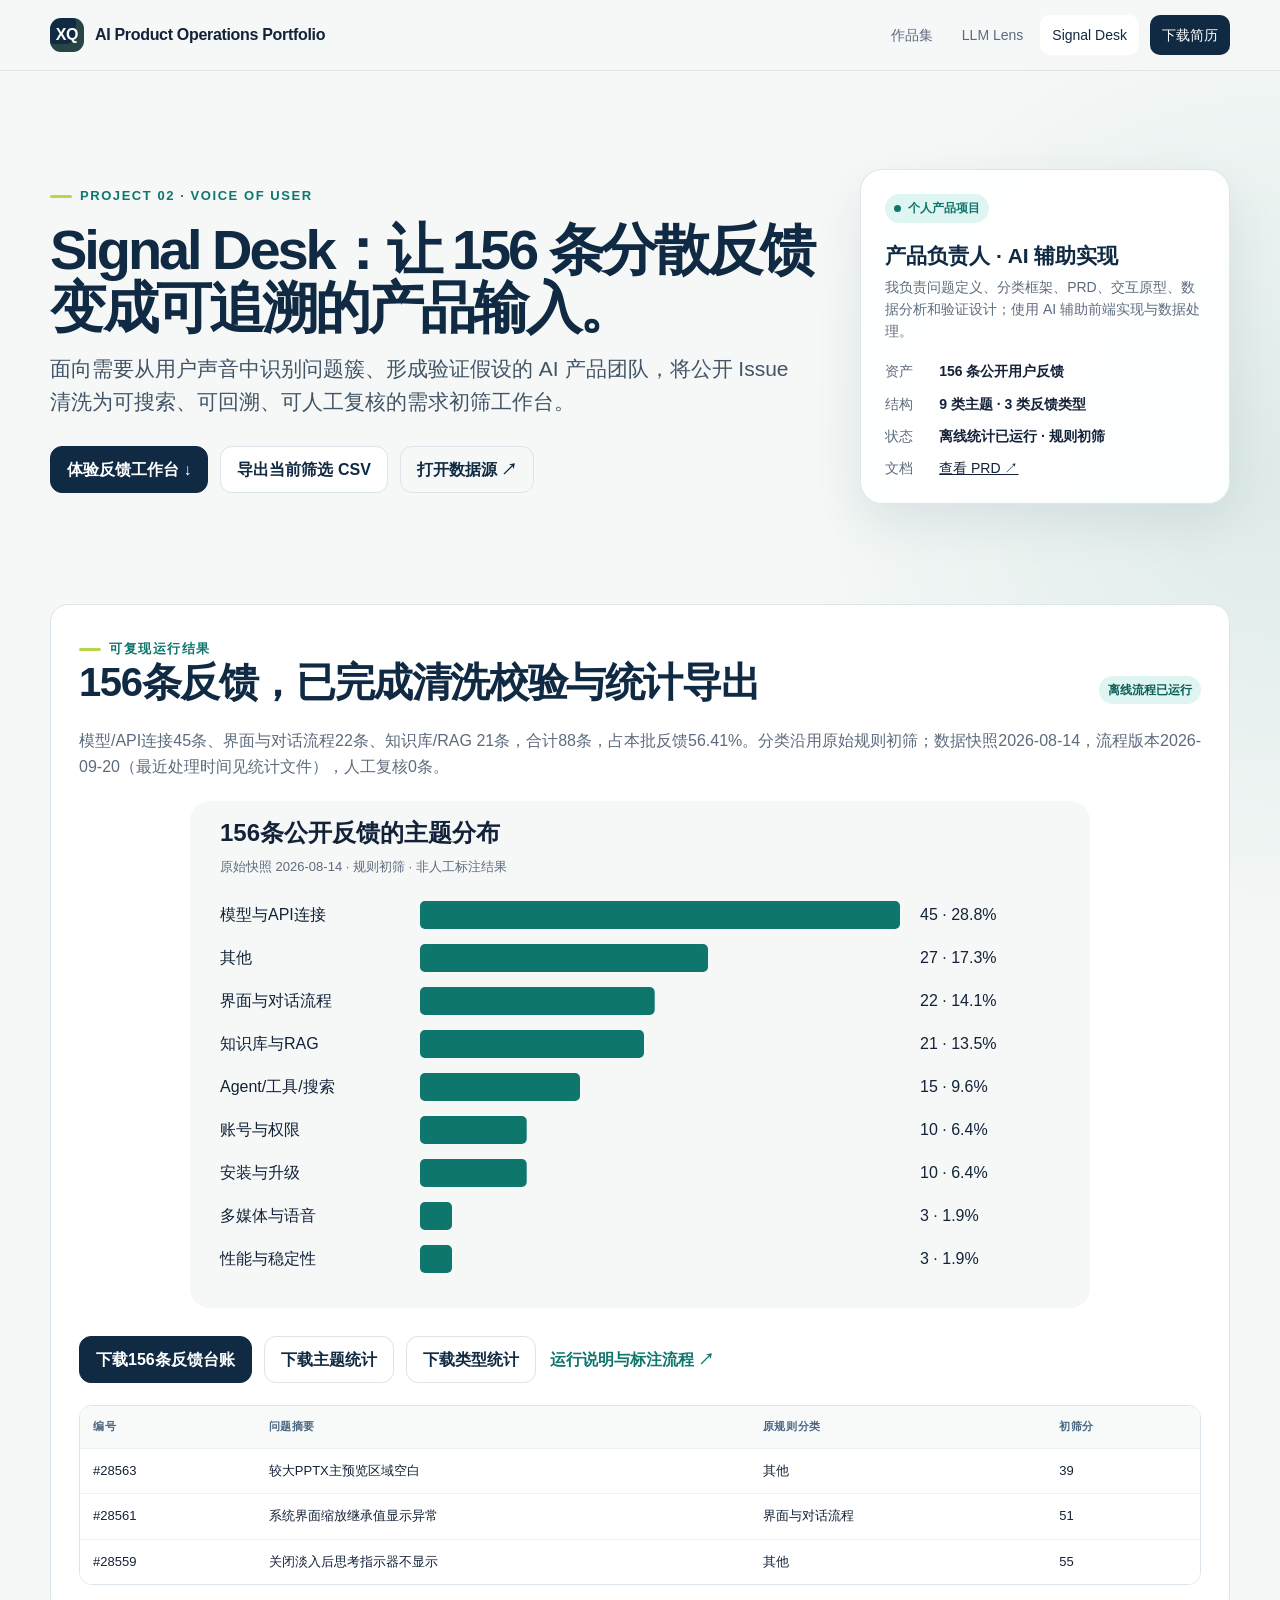
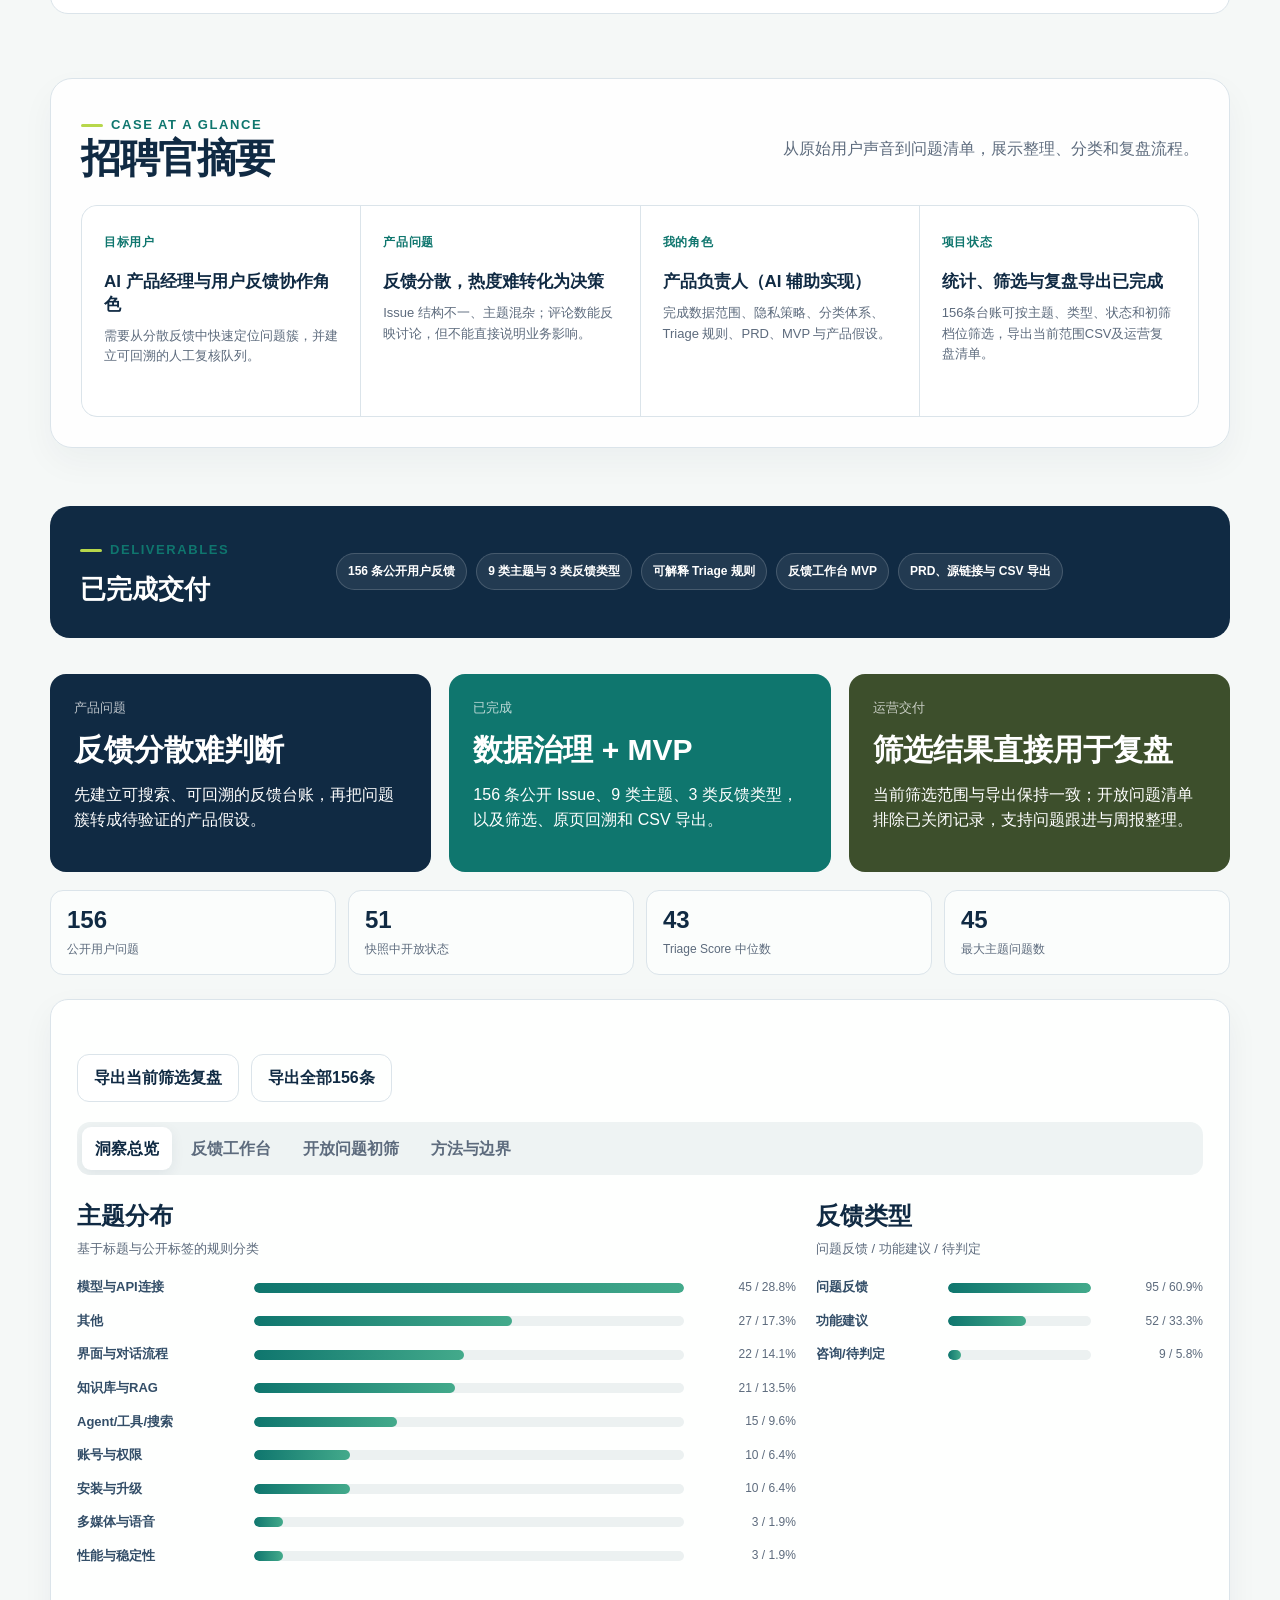
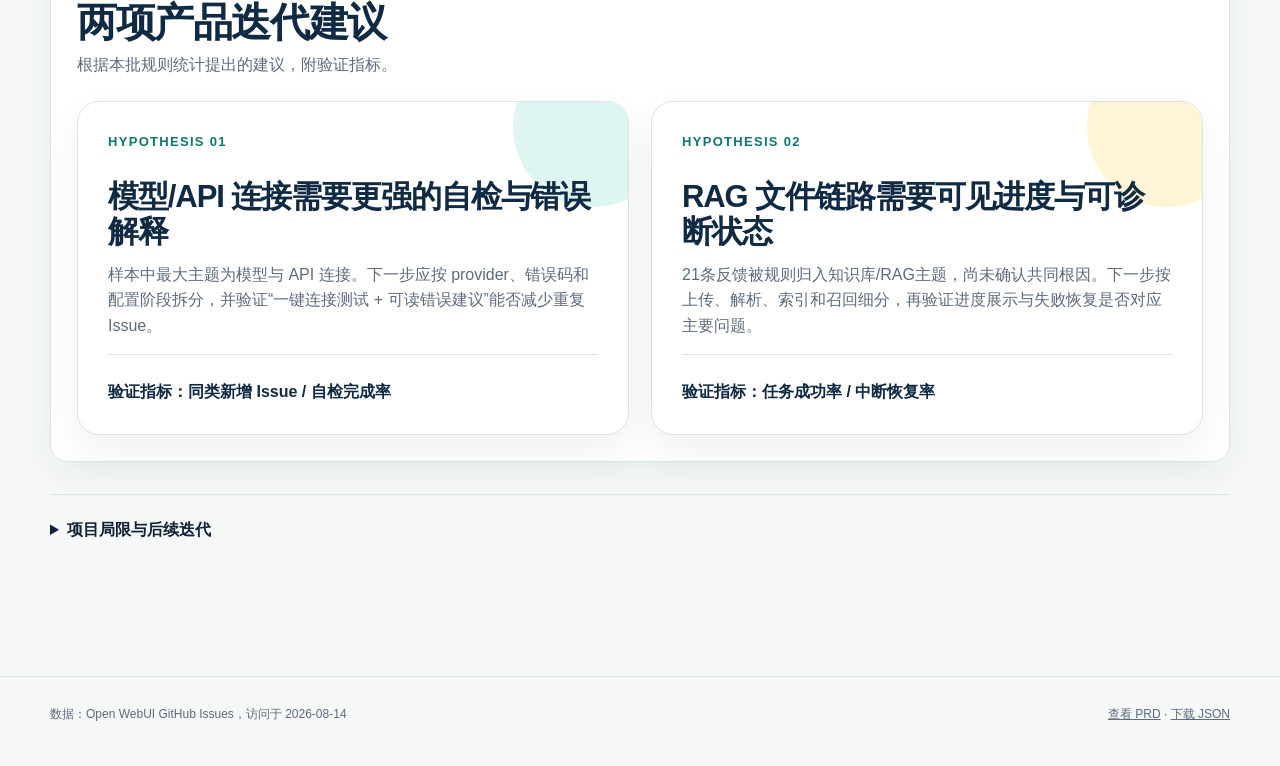
==== commit 34581a18: "统一求职展示、评审预览与项目运行文档" ====
--- a/feedback-insight.html
+++ b/feedback-insight.html
@@ -1,113 +1,112 @@
-<!doctype html>
-<html lang="zh-CN">
-<head>
-  <meta charset="utf-8"><meta name="viewport" content="width=device-width,initial-scale=1">
-  <meta name="description" content="Signal Desk：许强设计的 AI 产品用户反馈聚类与需求初筛工作台，包含 156 条公开反馈、9 类主题和可追溯的人工复核队列。">
-  <link rel="canonical" href="https://steve-ron.github.io/ai-product-ops-portfolio/feedback-insight.html">
-  <meta property="og:type" content="article">
-  <meta property="og:url" content="https://steve-ron.github.io/ai-product-ops-portfolio/feedback-insight.html">
-  <meta property="og:title" content="Signal Desk｜AI 产品用户反馈洞察案例">
-  <meta property="og:description" content="从 156 条分散 Issue 到可追溯产品输入：数据治理、问题聚类、产品假设与人工复核。">
-  <meta name="twitter:card" content="summary">
-  <meta name="twitter:title" content="Signal Desk｜AI 产品用户反馈洞察案例">
-  <meta name="twitter:description" content="156 条公开反馈、9 类主题、3 类反馈类型，以及可下载的数据结果。">
-  <title>Signal Desk｜AI 产品用户反馈洞察案例｜许强</title>
-  <link rel="stylesheet" href="style.css?v=20260920">
-</head>
-<body data-page="feedback">
-<header class="topbar"><div class="topbar-inner"><a class="brand" href="index.html" aria-label="许强 AI 产品运营作品集首页"><span class="brand-mark">XQ</span><span>AI Product Operations Portfolio</span></a><nav class="nav" aria-label="主导航"><a href="index.html" data-page="home">作品集</a><a href="llm-eval.html" data-page="eval">LLM Lens</a><a href="feedback-insight.html" data-page="feedback">Signal Desk</a><a class="nav-cta" href="downloads/许强-北京理工大学-AI产品运营实习生.pdf">下载简历</a></nav></div></header>
-  <main class="page">
-    <section class="hero case-hero">
-      <div><span class="eyebrow">Project 02 · Voice of user</span><h1 class="page-title">Signal Desk：让 156 条分散反馈变成可追溯的产品输入。</h1><p class="hero-lede">面向需要从用户声音中识别问题簇、形成验证假设的 AI 产品团队，将公开 Issue 清洗为可搜索、可回溯、可人工复核的需求初筛工作台。</p><div class="hero-actions"><a class="button" href="#workbench">体验反馈工作台 ↓</a><button class="button secondary" id="export-feedback">导出当前筛选 CSV</button><a class="button ghost" href="https://github.com/open-webui/open-webui/issues" target="_blank" rel="noreferrer">打开数据源 ↗</a></div></div>
-      <aside class="hero-card case-facts"><span class="status-pill"><span aria-hidden="true"></span>个人产品项目</span><strong>产品负责人 · AI 辅助实现</strong><p>我负责问题定义、分类框架、PRD、交互原型、数据分析和验证设计；使用 AI 辅助前端实现与数据处理。</p><div class="contact-list"><div class="contact-item"><span>资产</span><b>156 条公开用户反馈</b></div><div class="contact-item"><span>结构</span><b>9 类主题 · 3 类反馈类型</b></div><div class="contact-item"><span>状态</span><b>离线统计已运行 · 规则初筛</b></div><div class="contact-item"><span>文档</span><a href="prd-signal-desk.md">查看 PRD ↗</a></div></div></aside>
-    </section>
-
-
-    <section class="section run-evidence" id="results">
-      <div class="section-head"><div><span class="eyebrow">可复现运行结果</span><h2>156条反馈，已完成清洗校验与统计导出</h2></div><span class="badge teal">离线流程已运行</span></div>
-      <p>模型/API连接45条、界面与对话流程22条、知识库/RAG 21条，合计88条，占本批反馈56.41%。分类沿用原始规则初筛；数据快照2026-08-14，处理版本2026-09-20，人工复核0条。</p>
-      <img class="result-chart" src="downloads/runs/signal-themes.svg" alt="156条反馈的9类主题分布：模型与API连接45条，其他27条，界面22条，RAG21条" loading="lazy">
-      <div class="hero-actions"><a class="button" href="downloads/runs/signal-feedback.csv">下载156条反馈台账</a><a class="button secondary" href="downloads/runs/signal-themes.csv">下载主题统计</a><a class="button secondary" href="downloads/runs/signal-types.csv">下载类型统计</a><a class="text-link" href="docs/runbook.md">运行说明与标注流程 ↗</a></div>
-      <div class="table-wrap"><table><thead><tr><th>编号</th><th>问题摘要</th><th>原规则分类</th><th>初筛分</th></tr></thead><tbody><tr><td>#28563</td><td>较大PPTX主预览区域空白</td><td>其他</td><td>39</td></tr><tr><td>#28561</td><td>系统界面缩放继承值显示异常</td><td>界面与对话流程</td><td>51</td></tr><tr><td>#28559</td><td>关闭淡入后思考指示器不显示</td><td>其他</td><td>55</td></tr></tbody></table></div>
-    </section>
-    <section class="case-summary" aria-labelledby="recruiter-summary">
-      <div class="section-head compact"><div><span class="eyebrow">Case at a glance</span><h2 id="recruiter-summary">招聘官摘要</h2></div><p>从原始用户声音到问题清单，展示整理、分类和复盘流程。</p></div>
-      <div class="case-summary-grid">
-        <article><span>目标用户</span><h3>AI 产品经理与用户反馈协作角色</h3><p>需要从分散反馈中快速定位问题簇，并建立可回溯的人工复核队列。</p></article>
-        <article><span>产品问题</span><h3>反馈分散，热度难转化为决策</h3><p>Issue 结构不一、主题混杂；评论数能反映讨论，但不能直接说明业务影响。</p></article>
-        <article><span>我的角色</span><h3>产品负责人（AI 辅助实现）</h3><p>完成数据范围、隐私策略、分类体系、Triage 规则、PRD、MVP 与产品假设。</p></article>
-        <article><span>项目状态</span><h3>可交互 MVP，分类准确性待评估</h3><p>工作台与源链接已完成；规则分类尚未经过成规模人工标注，不冒充真值。</p></article>
-      </div>
-    </section>
-
-
-
-    <section class="delivery-strip" aria-label="已完成交付">
-      <div><span class="eyebrow">Deliverables</span><h2>已完成交付</h2></div>
-      <ul><li>156 条公开用户反馈</li><li>9 类主题与 3 类反馈类型</li><li>可解释 Triage 规则</li><li>反馈工作台 MVP</li><li>PRD、源链接与 CSV 导出</li></ul>
-    </section>
-
-
-
-    <section class="evidence-grid" aria-label="项目快速说明">
-      <article class="evidence-card"><span>产品问题</span><strong>反馈分散难判断</strong><p>先建立可搜索、可回溯的反馈台账，再把问题簇转成待验证的产品假设。</p></article>
-      <article class="evidence-card"><span>已完成</span><strong>数据治理 + MVP</strong><p>156 条公开 Issue、9 类主题、3 类反馈类型，以及筛选、原页回溯和 CSV 导出。</p></article>
-      <article class="evidence-card"><span>下一轮验证</span><strong>人工标注抽检</strong><p>抽检“其他/待判定”样本、计算分类一致性，再按 provider 与链路阶段拆分高频问题簇。</p></article>
-    </section>
-
-    <section class="kpi-row"><article class="kpi"><strong id="fb-total">156</strong><span>公开用户问题</span></article><article class="kpi"><strong id="fb-open">51</strong><span>快照中开放状态</span></article><article class="kpi"><strong id="fb-median">43</strong><span>Triage Score 中位数</span></article><article class="kpi"><strong id="fb-top-theme">45</strong><span>最大主题问题数</span></article></section>
-
-    <section class="panel workbench-panel" id="workbench">
-      <div class="hero-actions workbench-actions"><button class="button secondary" id="export-weekly">导出当前筛选复盘</button><button class="button ghost" id="export-all-feedback">导出全部156条</button></div><div class="tabs" data-tabs><button class="tab active" data-tab="insight">洞察总览</button><button class="tab" data-tab="inbox">反馈工作台</button><button class="tab" data-tab="priority">开放问题初筛</button><button class="tab" data-tab="method">方法与边界</button></div>
-
-      <div class="tab-panel" data-tab-panel="insight">
-        <div class="dashboard-grid" style="margin-top:22px">
-          <section><div class="panel-title"><div><h2>主题分布</h2><p>基于标题与公开标签的规则分类</p></div></div><div id="theme-bars" class="bars"></div></section>
-          <aside><div class="panel-title"><div><h2>反馈类型</h2><p>问题反馈 / 功能建议 / 待判定</p></div></div><div id="type-bars" class="bars"></div></aside>
-        </div>
-        <div class="section-head" style="margin-top:34px"><div><h2>三条可执行的产品假设</h2><p>这是“下一步验证什么”，不是在缺少业务数据时直接宣布结论。</p></div></div>
-        <div class="project-grid">
-          <article class="project-card" style="min-height:0"><span class="project-index">HYPOTHESIS 01</span><h3>模型/API 连接需要更强的自检与错误解释</h3><p>样本中最大主题为模型与 API 连接。下一步应按 provider、错误码和配置阶段拆分，并验证“一键连接测试 + 可读错误建议”能否减少重复 Issue。</p><div class="project-footer"><strong>验证指标：同类新增 Issue / 自检完成率</strong></div></article>
-          <article class="project-card alt" style="min-height:0"><span class="project-index">HYPOTHESIS 02</span><h3>RAG 文件链路需要可见进度与可诊断状态</h3><p>知识库与 RAG 形成独立问题簇。可继续细分上传、解析、切片、embedding 和召回；优先补“状态可见”和失败恢复，而不是只加功能。</p><div class="project-footer"><strong>验证指标：任务成功率 / 中断恢复率</strong></div></article>
-        </div>
-        <div class="notice warn" style="margin-top:18px"><span class="notice-icon">!</span><div><strong>分类仍需迭代</strong><p>“其他”类占有明显比例，说明标题规则无法覆盖所有语义。下一轮应人工抽检“其他”样本并拆出新主题，而不是为了图表好看强行归类。</p></div></div>
-      </div>
-
-      <div class="tab-panel" data-tab-panel="inbox" hidden>
-        <div class="toolbar">
-          <div class="field grow"><label for="fb-search">搜索标题 / 标签</label><input id="fb-search" placeholder="例如：RAG、login、model"></div>
-          <div class="field"><label for="fb-theme">主题</label><select id="fb-theme"><option value="">全部</option></select></div>
-          <div class="field"><label for="fb-type">类型</label><select id="fb-type"><option value="">全部</option></select></div>
-          <div class="field"><label for="fb-state">状态</label><select id="fb-state"><option value="">全部</option></select></div>
-          <div class="field"><label for="fb-band">初筛档位</label><select id="fb-band"><option value="">全部</option></select></div>
-        </div>
-        <div class="table-wrap"><table><thead><tr><th>Issue / 日期</th><th>标题</th><th>主题与类型</th><th>互动</th><th>Triage</th><th>证据</th></tr></thead><tbody id="feedback-table"></tbody></table></div><p id="feedback-count" class="small muted" style="margin:12px 0 0"></p>
-      </div>
-
-      <div class="tab-panel" data-tab-panel="priority" hidden>
-        <div class="notice warn" style="margin-top:22px"><span class="notice-icon">!</span><div><strong>Triage Score ≠ 产品优先级</strong><p>分数只组合公开互动、状态、问题/建议类型与少量阻塞关键词。没有用户规模、商业影响、修复成本和战略目标，不能直接排研发资源。</p></div></div>
-        <div class="panel-title" style="margin-top:26px"><div><h2>开放问题 Top 20 初筛候选</h2><p>为人工复核排序，不做自动决策</p></div></div>
-        <div id="priority-grid" class="case-grid"></div>
-      </div>
-
-      <div class="tab-panel" data-tab-panel="method" hidden>
-        <div class="split-grid" style="margin-top:22px">
-          <section><div class="panel-title"><div><h2>数据处理流程</h2></div></div><div class="steps"><div class="step"><h3>抓取公开 Issues</h3><p>通过 GitHub 公共 API 分页读取，访问日期 2026-08-14。</p></div><div class="step"><h3>删除 PR 与身份字段</h3><p>仅保留 Issue；不收集用户名、正文、日志或评论内容。</p></div><div class="step"><h3>规则分类与初筛</h3><p>以标题和公开标签判断主题/类型，计算可解释的 Triage Score。</p></div><div class="step"><h3>保留源链接与未知项</h3><p>每条记录可回到原页；无法可靠归类时保留“其他/待判定”。</p></div></div></section>
-          <section><div class="panel-title"><div><h2>分析边界</h2></div></div><div class="audit-list"><div class="audit-item"><span class="audit-num">×</span><div><h3>不能代表全部用户</h3><p>GitHub Issue 提交者更偏技术用户，且会受到项目治理方式影响。</p></div></div><div class="audit-item"><span class="audit-num">×</span><div><h3>不能用评论数代替业务损失</h3><p>讨论热度只是信号，不等于受影响用户数、收入或留存。</p></div></div><div class="audit-item"><span class="audit-num">×</span><div><h3>不能把规则分类当作标注真值</h3><p>规则可复核但覆盖有限；生产环境需要人工抽检与版本化评估。</p></div></div></section>
-        </div>
-      </div>
-    </section>
-
-    <details class="limitations"><summary>项目局限与后续迭代</summary>    <section class="notice"><span class="notice-icon">✓</span><div><strong>真实性与隐私边界</strong><p>项目只保留公开 Issue 标题、状态、时间、标签、评论数、reaction 与原页链接；主动删除用户名和正文。分类与 Triage 是可解释初筛，不代表真实业务优先级。</p></div></section>    <section class="section decision-section">
-      <div class="section-head compact"><div><span class="eyebrow">Product decisions</span><h2>关键产品判断</h2></div><p>重点不是把所有反馈自动打分，而是让每一步都能回到原始证据。</p></div>
-      <div class="decision-grid">
-        <article><span>01</span><h3>先做隐私最小化，再进入分析</h3><p>删除用户名、正文、日志和评论内容，只保留完成主题聚类与源页回溯所需的公开字段。</p></article>
-        <article><span>02</span><h3>保留“其他”和“待判定”</h3><p>标题规则无法覆盖完整语义；允许未知项比为了图表整齐而强行归类更可信。</p></article>
-        <article><span>03</span><h3>Triage 只用于人工复核队列</h3><p>互动、状态和阻塞关键词不能替代用户规模、商业影响、研发成本与战略优先级。</p></article>
-      </div>
-    </section></details>
-  </main>
-  <footer class="footer"><div class="footer-inner"><span>数据：Open WebUI GitHub Issues，访问于 2026-08-14</span><span><a href="prd-signal-desk.md">查看 PRD</a> · <a href="feedback_issues.json">下载 JSON</a></span></div></footer>
-  <script src="feedback_issues.js?v=20260920"></script><script src="feedback_summary.js?v=20260920"></script><script src="workflow-core.js?v=20260920"></script><script src="common.js?v=20260920"></script><script src="feedback.js?v=20260920"></script>
-</body>
-</html>
+<!doctype html>
+<html lang="zh-CN">
+<head>
+  <meta charset="utf-8"><meta name="viewport" content="width=device-width,initial-scale=1">
+  <meta name="description" content="Signal Desk：许强设计的 AI 产品用户反馈聚类与需求初筛工作台，包含 156 条公开反馈、9 类主题和可追溯的人工复核队列。">
+  <link rel="canonical" href="https://steve-ron.github.io/ai-product-ops-portfolio/feedback-insight.html">
+  <meta property="og:type" content="article">
+  <meta property="og:url" content="https://steve-ron.github.io/ai-product-ops-portfolio/feedback-insight.html">
+  <meta property="og:title" content="Signal Desk｜AI 产品用户反馈洞察案例">
+  <meta property="og:description" content="从 156 条分散 Issue 到可追溯产品输入：数据治理、问题聚类、产品假设与人工复核。">
+  <meta name="twitter:card" content="summary">
+  <meta name="twitter:title" content="Signal Desk｜AI 产品用户反馈洞察案例">
+  <meta name="twitter:description" content="156 条公开反馈、9 类主题、3 类反馈类型，以及可下载的数据结果。">
+  <title>Signal Desk｜AI 产品用户反馈洞察案例｜许强</title>
+  <link rel="stylesheet" href="style.css?v=20260920">
+</head>
+<body data-page="feedback">
+<header class="topbar"><div class="topbar-inner"><a class="brand" href="index.html" aria-label="许强 AI 产品运营作品集首页"><span class="brand-mark">XQ</span><span>AI Product Operations Portfolio</span></a><nav class="nav" aria-label="主导航"><a href="index.html" data-page="home">作品集</a><a href="llm-eval.html" data-page="eval">LLM Lens</a><a href="feedback-insight.html" data-page="feedback">Signal Desk</a><a class="nav-cta" href="downloads/许强-北京理工大学-AI产品运营实习生.pdf">下载简历</a></nav></div></header>
+  <main class="page">
+    <section class="hero case-hero">
+      <div><span class="eyebrow">Project 02 · Voice of user</span><h1 class="page-title">Signal Desk：让 156 条分散反馈变成可追溯的产品输入。</h1><p class="hero-lede">面向需要从用户声音中识别问题簇、形成验证假设的 AI 产品团队，将公开 Issue 清洗为可搜索、可回溯、可人工复核的需求初筛工作台。</p><div class="hero-actions"><a class="button" href="#workbench">体验反馈工作台 ↓</a><button class="button secondary" id="export-feedback">导出当前筛选 CSV</button><a class="button ghost" href="https://github.com/open-webui/open-webui/issues" target="_blank" rel="noreferrer">打开数据源 ↗</a></div></div>
+      <aside class="hero-card case-facts"><span class="status-pill"><span aria-hidden="true"></span>个人产品项目</span><strong>产品负责人 · AI 辅助实现</strong><p>我负责问题定义、分类框架、PRD、交互原型、数据分析和验证设计；使用 AI 辅助前端实现与数据处理。</p><div class="contact-list"><div class="contact-item"><span>资产</span><b>156 条公开用户反馈</b></div><div class="contact-item"><span>结构</span><b>9 类主题 · 3 类反馈类型</b></div><div class="contact-item"><span>状态</span><b>离线统计已运行 · 规则初筛</b></div><div class="contact-item"><span>文档</span><a href="prd-signal-desk.md">查看 PRD ↗</a></div></div></aside>
+    </section>
+
+
+    <section class="section run-evidence" id="results">
+      <div class="section-head"><div><span class="eyebrow">可复现运行结果</span><h2>156条反馈，已完成清洗校验与统计导出</h2></div><span class="badge teal">离线流程已运行</span></div>
+      <p>模型/API连接45条、界面与对话流程22条、知识库/RAG 21条，合计88条，占本批反馈56.41%。分类沿用原始规则初筛；数据快照2026-08-14，流程版本2026-09-20（最近处理时间见统计文件），人工复核0条。</p>
+      <img class="result-chart" src="downloads/runs/signal-themes.svg" alt="156条反馈的9类主题分布：模型与API连接45条，其他27条，界面22条，RAG21条" loading="lazy">
+      <div class="hero-actions"><a class="button" href="downloads/runs/signal-feedback.csv">下载156条反馈台账</a><a class="button secondary" href="downloads/runs/signal-themes.csv">下载主题统计</a><a class="button secondary" href="downloads/runs/signal-types.csv">下载类型统计</a><a class="text-link" href="docs/runbook.md">运行说明与标注流程 ↗</a></div>
+      <div class="table-wrap"><table><thead><tr><th>编号</th><th>问题摘要</th><th>原规则分类</th><th>初筛分</th></tr></thead><tbody><tr><td>#28563</td><td>较大PPTX主预览区域空白</td><td>其他</td><td>39</td></tr><tr><td>#28561</td><td>系统界面缩放继承值显示异常</td><td>界面与对话流程</td><td>51</td></tr><tr><td>#28559</td><td>关闭淡入后思考指示器不显示</td><td>其他</td><td>55</td></tr></tbody></table></div>
+    </section>
+    <section class="case-summary" aria-labelledby="recruiter-summary">
+      <div class="section-head compact"><div><span class="eyebrow">Case at a glance</span><h2 id="recruiter-summary">招聘官摘要</h2></div><p>从原始用户声音到问题清单，展示整理、分类和复盘流程。</p></div>
+      <div class="case-summary-grid">
+        <article><span>目标用户</span><h3>AI 产品经理与用户反馈协作角色</h3><p>需要从分散反馈中快速定位问题簇，并建立可回溯的人工复核队列。</p></article>
+        <article><span>产品问题</span><h3>反馈分散，热度难转化为决策</h3><p>Issue 结构不一、主题混杂；评论数能反映讨论，但不能直接说明业务影响。</p></article>
+        <article><span>我的角色</span><h3>产品负责人（AI 辅助实现）</h3><p>完成数据范围、隐私策略、分类体系、Triage 规则、PRD、MVP 与产品假设。</p></article>
+        <article><span>项目状态</span><h3>统计、筛选与复盘导出已完成</h3><p>156条台账可按主题、类型、状态和初筛档位筛选，导出当前范围CSV及运营复盘清单。</p></article>
+      </div>
+    </section>
+
+
+
+    <section class="delivery-strip" aria-label="已完成交付">
+      <div><span class="eyebrow">Deliverables</span><h2>已完成交付</h2></div>
+      <ul><li>156 条公开用户反馈</li><li>9 类主题与 3 类反馈类型</li><li>可解释 Triage 规则</li><li>反馈工作台 MVP</li><li>PRD、源链接与 CSV 导出</li></ul>
+    </section>
+
+
+
+    <section class="evidence-grid" aria-label="项目快速说明">
+      <article class="evidence-card"><span>产品问题</span><strong>反馈分散难判断</strong><p>先建立可搜索、可回溯的反馈台账，再把问题簇转成待验证的产品假设。</p></article>
+      <article class="evidence-card"><span>已完成</span><strong>数据治理 + MVP</strong><p>156 条公开 Issue、9 类主题、3 类反馈类型，以及筛选、原页回溯和 CSV 导出。</p></article>
+      <article class="evidence-card"><span>运营交付</span><strong>筛选结果直接用于复盘</strong><p>当前筛选范围与导出保持一致；开放问题清单排除已关闭记录，支持问题跟进与周报整理。</p></article>
+    </section>
+
+    <section class="kpi-row"><article class="kpi"><strong id="fb-total">156</strong><span>公开用户问题</span></article><article class="kpi"><strong id="fb-open">51</strong><span>快照中开放状态</span></article><article class="kpi"><strong id="fb-median">43</strong><span>Triage Score 中位数</span></article><article class="kpi"><strong id="fb-top-theme">45</strong><span>最大主题问题数</span></article></section>
+
+    <section class="panel workbench-panel" id="workbench">
+      <div class="hero-actions workbench-actions"><button class="button secondary" id="export-weekly">导出当前筛选复盘</button><button class="button ghost" id="export-all-feedback">导出全部156条</button></div><div class="tabs" data-tabs><button class="tab active" data-tab="insight">洞察总览</button><button class="tab" data-tab="inbox">反馈工作台</button><button class="tab" data-tab="priority">开放问题初筛</button><button class="tab" data-tab="method">方法与边界</button></div>
+
+      <div class="tab-panel" data-tab-panel="insight">
+        <div class="dashboard-grid" style="margin-top:22px">
+          <section><div class="panel-title"><div><h2>主题分布</h2><p>基于标题与公开标签的规则分类</p></div></div><div id="theme-bars" class="bars"></div></section>
+          <aside><div class="panel-title"><div><h2>反馈类型</h2><p>问题反馈 / 功能建议 / 待判定</p></div></div><div id="type-bars" class="bars"></div></aside>
+        </div>
+        <div class="section-head" style="margin-top:34px"><div><h2>两项产品迭代建议</h2><p>根据本批规则统计提出的建议，附验证指标。</p></div></div>
+        <div class="project-grid">
+          <article class="project-card" style="min-height:0"><span class="project-index">HYPOTHESIS 01</span><h3>模型/API 连接需要更强的自检与错误解释</h3><p>样本中最大主题为模型与 API 连接。下一步应按 provider、错误码和配置阶段拆分，并验证“一键连接测试 + 可读错误建议”能否减少重复 Issue。</p><div class="project-footer"><strong>验证指标：同类新增 Issue / 自检完成率</strong></div></article>
+          <article class="project-card alt" style="min-height:0"><span class="project-index">HYPOTHESIS 02</span><h3>RAG 文件链路需要可见进度与可诊断状态</h3><p>21条反馈被规则归入知识库/RAG主题，尚未确认共同根因。下一步按上传、解析、索引和召回细分，再验证进度展示与失败恢复是否对应主要问题。</p><div class="project-footer"><strong>验证指标：任务成功率 / 中断恢复率</strong></div></article>
+        </div>
+      </div>
+
+      <div class="tab-panel" data-tab-panel="inbox" hidden>
+        <div class="toolbar">
+          <div class="field grow"><label for="fb-search">搜索标题 / 标签</label><input id="fb-search" placeholder="例如：RAG、login、model"></div>
+          <div class="field"><label for="fb-theme">主题</label><select id="fb-theme"><option value="">全部</option></select></div>
+          <div class="field"><label for="fb-type">类型</label><select id="fb-type"><option value="">全部</option></select></div>
+          <div class="field"><label for="fb-state">状态</label><select id="fb-state"><option value="">全部</option></select></div>
+          <div class="field"><label for="fb-band">初筛档位</label><select id="fb-band"><option value="">全部</option></select></div>
+        </div>
+        <div class="table-wrap"><table><thead><tr><th>Issue / 日期</th><th>标题</th><th>主题与类型</th><th>互动</th><th>Triage</th><th>证据</th></tr></thead><tbody id="feedback-table"></tbody></table></div><p id="feedback-count" class="small muted" style="margin:12px 0 0"></p>
+      </div>
+
+      <div class="tab-panel" data-tab-panel="priority" hidden>
+        <div class="notice warn" style="margin-top:22px"><span class="notice-icon">!</span><div><strong>Triage Score ≠ 产品优先级</strong><p>分数只组合公开互动、状态、问题/建议类型与少量阻塞关键词。没有用户规模、商业影响、修复成本和战略目标，不能直接排研发资源。</p></div></div>
+        <div class="panel-title" style="margin-top:26px"><div><h2>开放问题 Top 20 初筛候选</h2><p>为人工复核排序，不做自动决策</p></div></div>
+        <div id="priority-grid" class="case-grid"></div>
+      </div>
+
+      <div class="tab-panel" data-tab-panel="method" hidden>
+        <div class="split-grid" style="margin-top:22px">
+          <section><div class="panel-title"><div><h2>数据处理流程</h2></div></div><div class="steps"><div class="step"><h3>抓取公开 Issues</h3><p>通过 GitHub 公共 API 分页读取，访问日期 2026-08-14。</p></div><div class="step"><h3>删除 PR 与身份字段</h3><p>仅保留 Issue；不收集用户名、正文、日志或评论内容。</p></div><div class="step"><h3>规则分类与初筛</h3><p>以标题和公开标签判断主题/类型，计算可解释的 Triage Score。</p></div><div class="step"><h3>保留源链接与未知项</h3><p>每条记录可回到原页；无法可靠归类时保留“其他/待判定”。</p></div></div></section>
+          <section><div class="panel-title"><div><h2>分析边界</h2></div></div><div class="audit-list"><div class="audit-item"><span class="audit-num">×</span><div><h3>不能代表全部用户</h3><p>GitHub Issue 提交者更偏技术用户，且会受到项目治理方式影响。</p></div></div><div class="audit-item"><span class="audit-num">×</span><div><h3>不能用评论数代替业务损失</h3><p>讨论热度只是信号，不等于受影响用户数、收入或留存。</p></div></div><div class="audit-item"><span class="audit-num">×</span><div><h3>不能把规则分类当作标注真值</h3><p>规则可复核但覆盖有限；生产环境需要人工抽检与版本化评估。</p></div></div></section>
+        </div>
+      </div>
+    </section>
+
+    <details class="limitations"><summary>项目局限与后续迭代</summary>    <section class="notice"><span class="notice-icon">✓</span><div><strong>真实性与隐私边界</strong><p>项目只保留公开 Issue 标题、状态、时间、标签、评论数、reaction 与原页链接；主动删除用户名和正文。分类与 Triage 是可解释初筛，不代表真实业务优先级。</p></div></section>    <section class="section decision-section">
+      <div class="section-head compact"><div><span class="eyebrow">Product decisions</span><h2>关键产品判断</h2></div><p>重点不是把所有反馈自动打分，而是让每一步都能回到原始证据。</p></div>
+      <div class="decision-grid">
+        <article><span>01</span><h3>先做隐私最小化，再进入分析</h3><p>删除用户名、正文、日志和评论内容，只保留完成主题聚类与源页回溯所需的公开字段。</p></article>
+        <article><span>02</span><h3>保留“其他”和“待判定”</h3><p>标题规则无法覆盖完整语义；允许未知项比为了图表整齐而强行归类更可信。</p></article>
+        <article><span>03</span><h3>Triage 只用于人工复核队列</h3><p>互动、状态和阻塞关键词不能替代用户规模、商业影响、研发成本与战略优先级。</p></article>
+      </div>
+    </section><p><strong>人工标注抽检：</strong>后续优先复核27条“其他”与9条“咨询/待判定”记录（两组可能重叠），记录分歧后修订分类规则，再评估双人一致性。</p></details>
+  </main>
+  <footer class="footer"><div class="footer-inner"><span>数据：Open WebUI GitHub Issues，访问于 2026-08-14</span><span><a href="prd-signal-desk.md">查看 PRD</a> · <a href="feedback_issues.json">下载 JSON</a></span></div></footer>
+  <script src="feedback_issues.js?v=20260920"></script><script src="feedback_summary.js?v=20260920"></script><script src="workflow-core.js?v=20260920"></script><script src="common.js?v=20260920"></script><script src="feedback.js?v=20260920"></script>
+</body>
+</html>
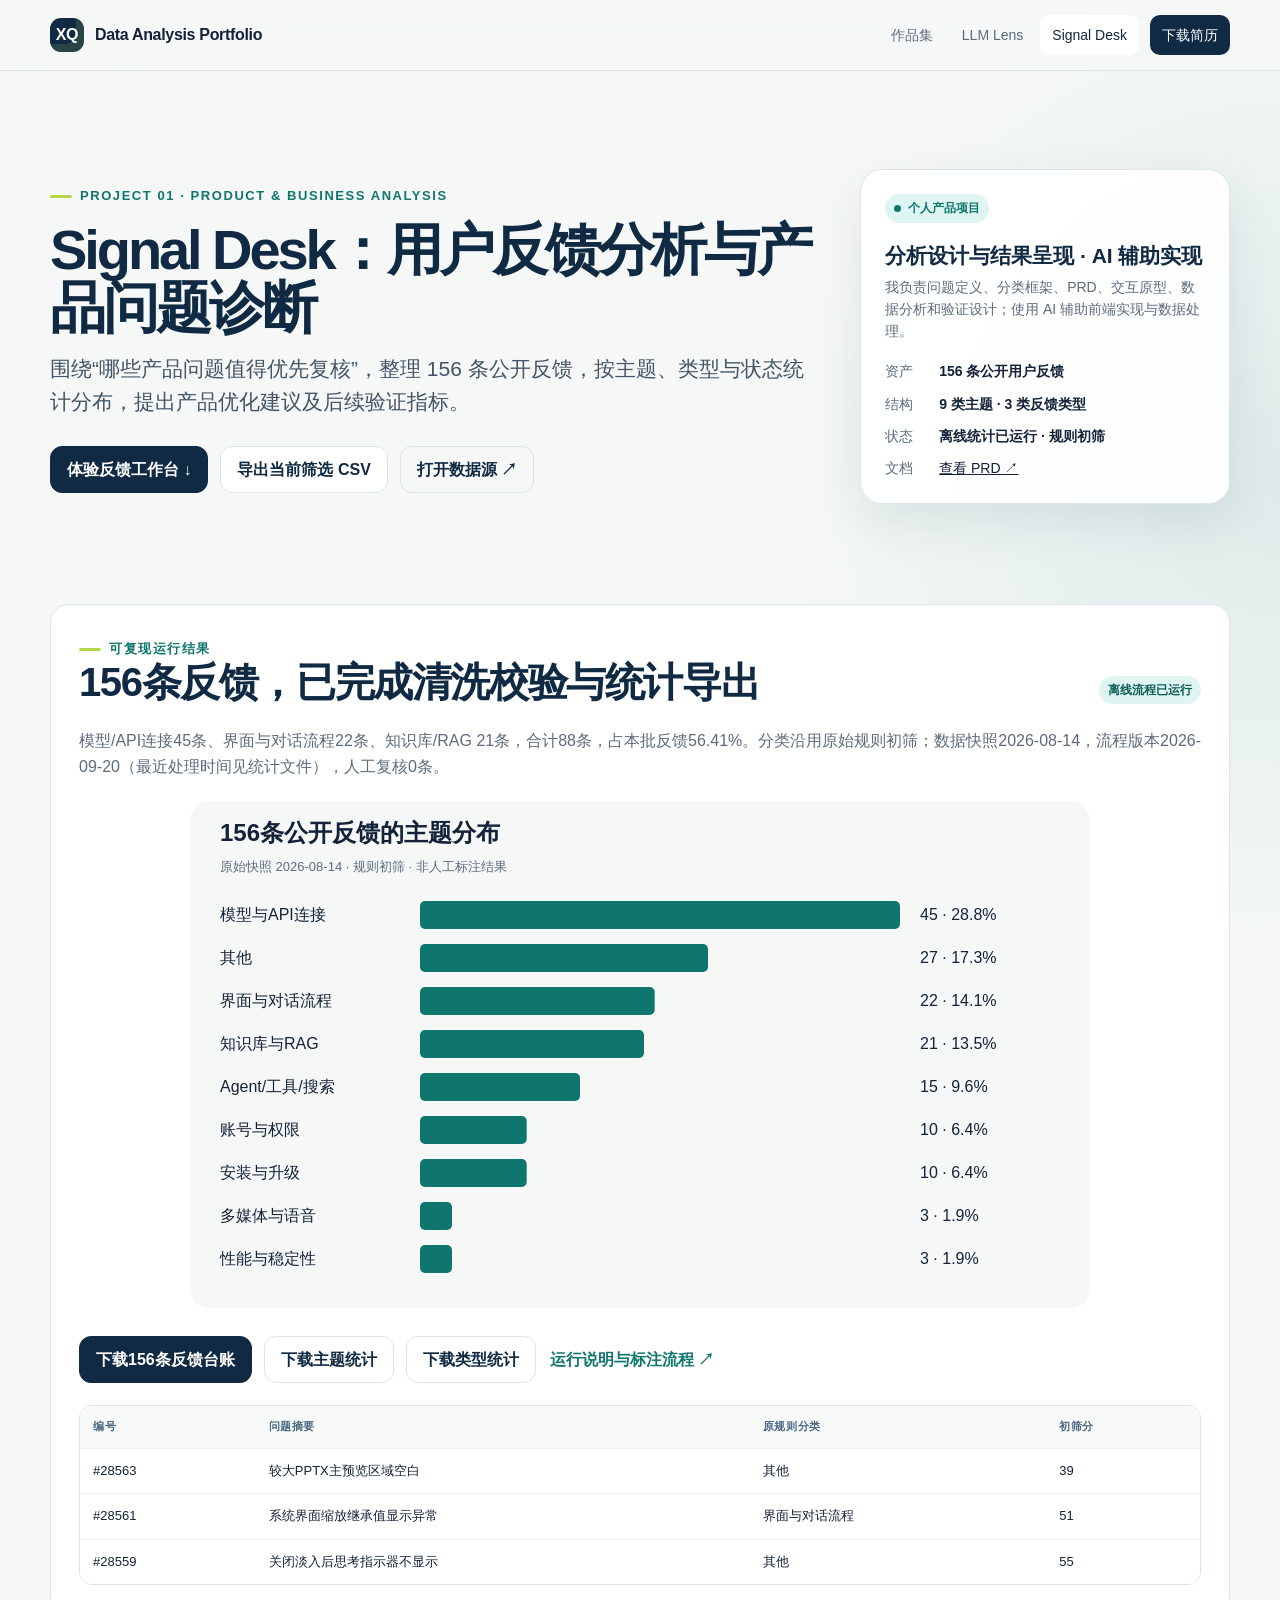
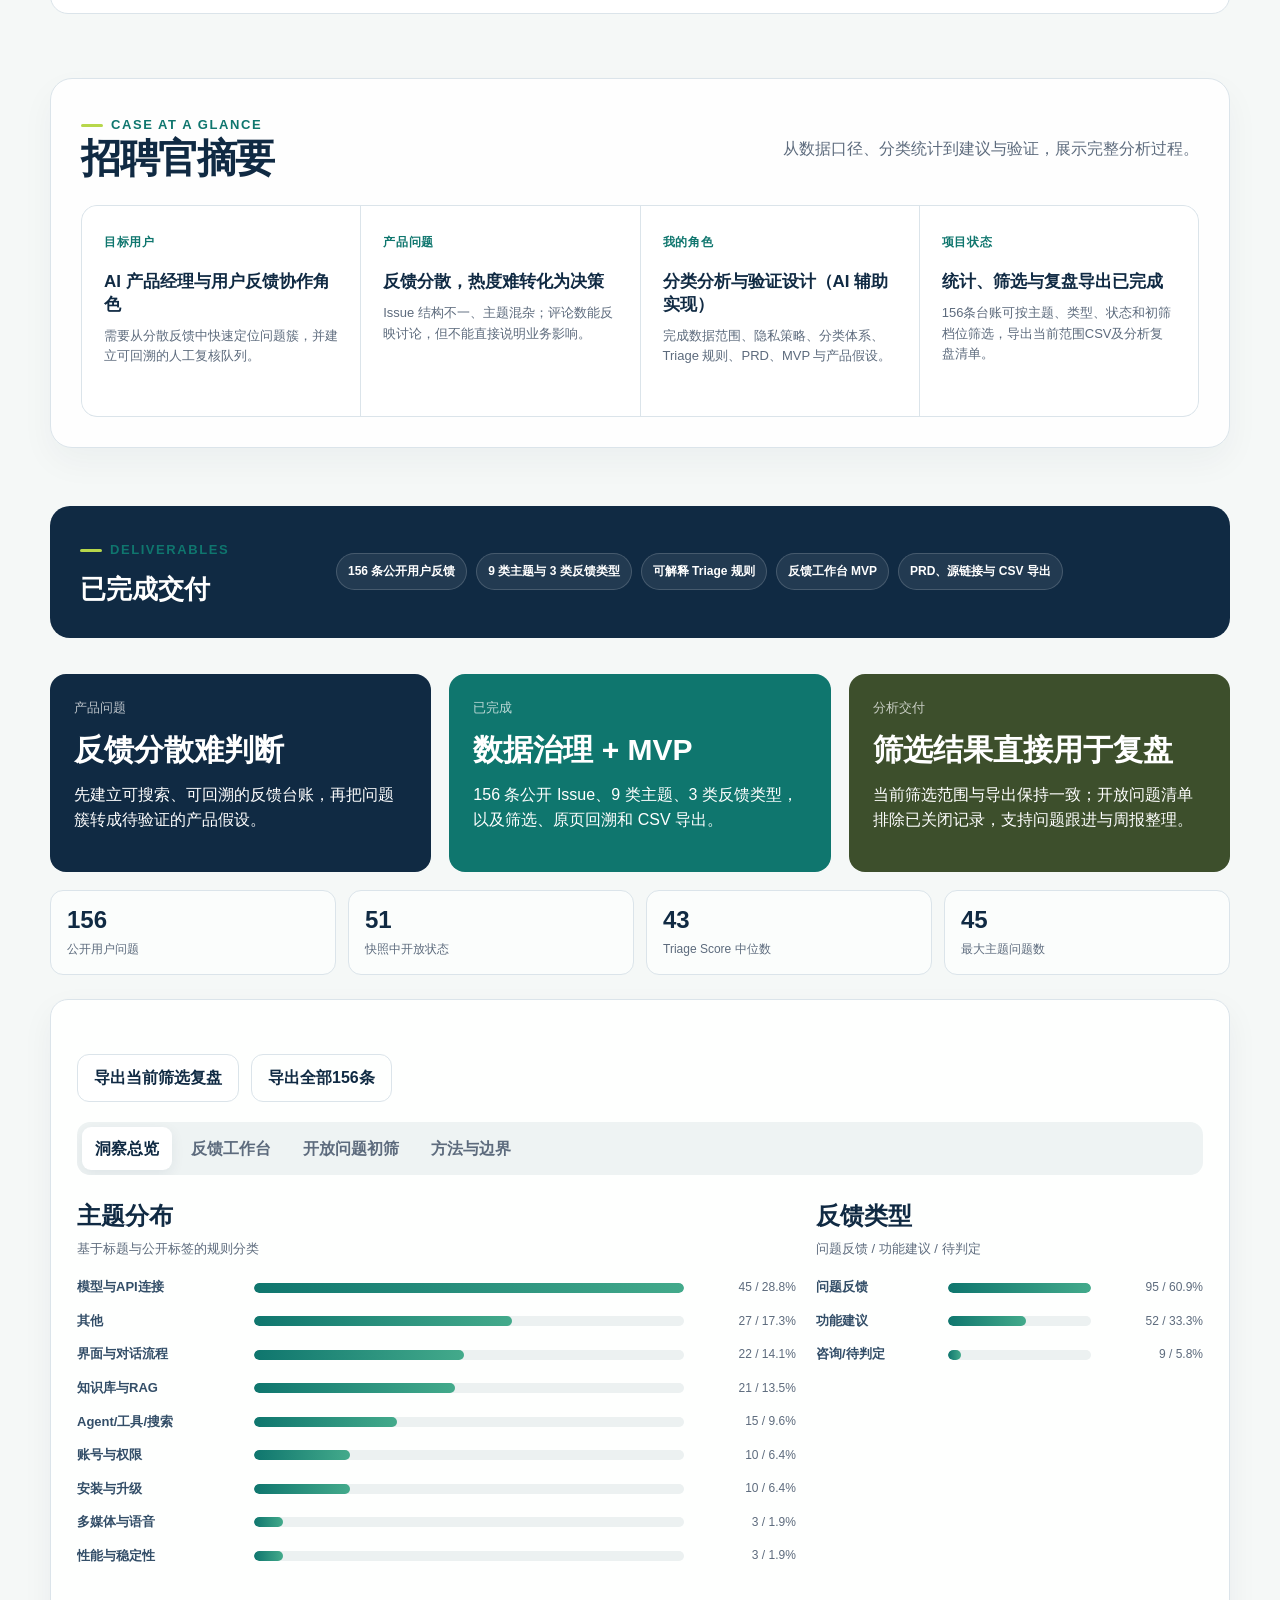
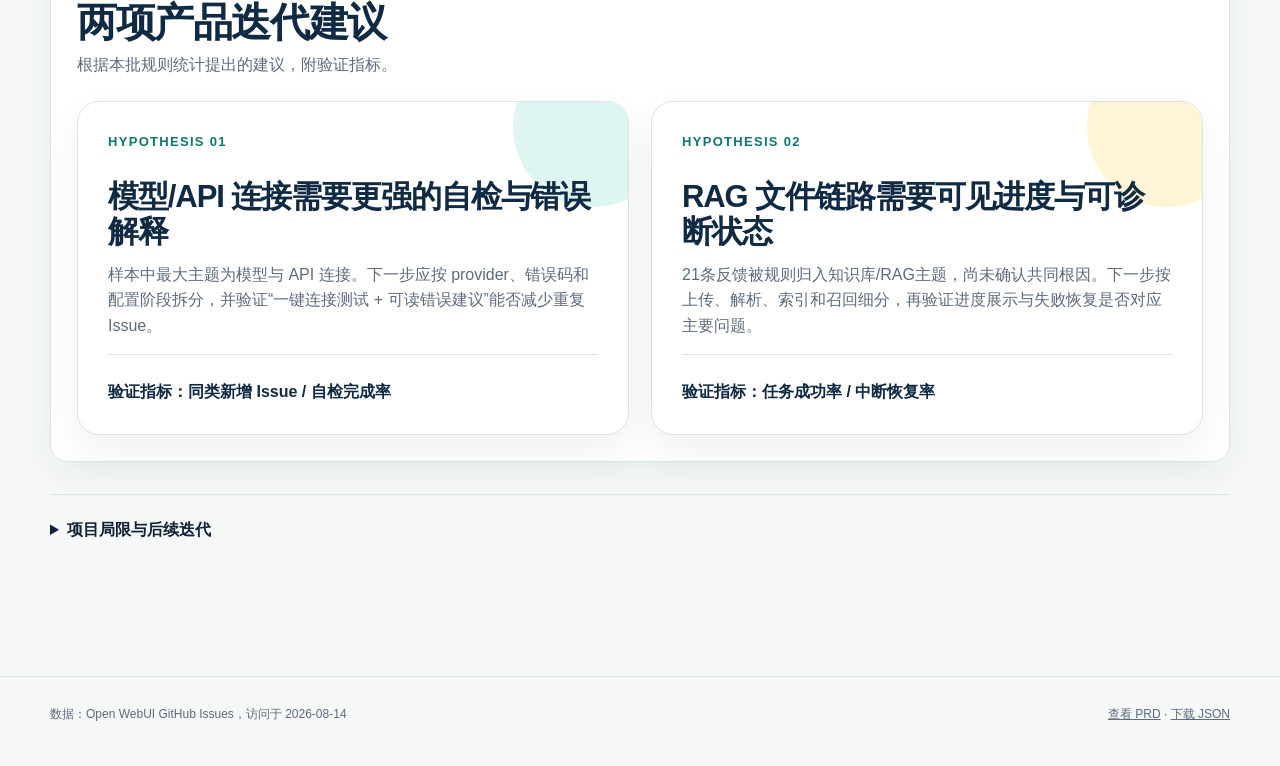
==== commit 329f99dc: "将作品集统一为产品业务商业方向的数据分析定位" ====
--- a/feedback-insight.html
+++ b/feedback-insight.html
@@ -1,112 +1,112 @@
-<!doctype html>
-<html lang="zh-CN">
-<head>
-  <meta charset="utf-8"><meta name="viewport" content="width=device-width,initial-scale=1">
-  <meta name="description" content="Signal Desk：许强设计的 AI 产品用户反馈聚类与需求初筛工作台，包含 156 条公开反馈、9 类主题和可追溯的人工复核队列。">
-  <link rel="canonical" href="https://steve-ron.github.io/ai-product-ops-portfolio/feedback-insight.html">
-  <meta property="og:type" content="article">
-  <meta property="og:url" content="https://steve-ron.github.io/ai-product-ops-portfolio/feedback-insight.html">
-  <meta property="og:title" content="Signal Desk｜AI 产品用户反馈洞察案例">
-  <meta property="og:description" content="从 156 条分散 Issue 到可追溯产品输入：数据治理、问题聚类、产品假设与人工复核。">
-  <meta name="twitter:card" content="summary">
-  <meta name="twitter:title" content="Signal Desk｜AI 产品用户反馈洞察案例">
-  <meta name="twitter:description" content="156 条公开反馈、9 类主题、3 类反馈类型，以及可下载的数据结果。">
-  <title>Signal Desk｜AI 产品用户反馈洞察案例｜许强</title>
-  <link rel="stylesheet" href="style.css?v=20260920">
-</head>
-<body data-page="feedback">
-<header class="topbar"><div class="topbar-inner"><a class="brand" href="index.html" aria-label="许强 AI 产品运营作品集首页"><span class="brand-mark">XQ</span><span>AI Product Operations Portfolio</span></a><nav class="nav" aria-label="主导航"><a href="index.html" data-page="home">作品集</a><a href="llm-eval.html" data-page="eval">LLM Lens</a><a href="feedback-insight.html" data-page="feedback">Signal Desk</a><a class="nav-cta" href="downloads/许强-北京理工大学-AI产品运营实习生.pdf">下载简历</a></nav></div></header>
-  <main class="page">
-    <section class="hero case-hero">
-      <div><span class="eyebrow">Project 02 · Voice of user</span><h1 class="page-title">Signal Desk：让 156 条分散反馈变成可追溯的产品输入。</h1><p class="hero-lede">面向需要从用户声音中识别问题簇、形成验证假设的 AI 产品团队，将公开 Issue 清洗为可搜索、可回溯、可人工复核的需求初筛工作台。</p><div class="hero-actions"><a class="button" href="#workbench">体验反馈工作台 ↓</a><button class="button secondary" id="export-feedback">导出当前筛选 CSV</button><a class="button ghost" href="https://github.com/open-webui/open-webui/issues" target="_blank" rel="noreferrer">打开数据源 ↗</a></div></div>
-      <aside class="hero-card case-facts"><span class="status-pill"><span aria-hidden="true"></span>个人产品项目</span><strong>产品负责人 · AI 辅助实现</strong><p>我负责问题定义、分类框架、PRD、交互原型、数据分析和验证设计；使用 AI 辅助前端实现与数据处理。</p><div class="contact-list"><div class="contact-item"><span>资产</span><b>156 条公开用户反馈</b></div><div class="contact-item"><span>结构</span><b>9 类主题 · 3 类反馈类型</b></div><div class="contact-item"><span>状态</span><b>离线统计已运行 · 规则初筛</b></div><div class="contact-item"><span>文档</span><a href="prd-signal-desk.md">查看 PRD ↗</a></div></div></aside>
-    </section>
-
-
-    <section class="section run-evidence" id="results">
-      <div class="section-head"><div><span class="eyebrow">可复现运行结果</span><h2>156条反馈，已完成清洗校验与统计导出</h2></div><span class="badge teal">离线流程已运行</span></div>
-      <p>模型/API连接45条、界面与对话流程22条、知识库/RAG 21条，合计88条，占本批反馈56.41%。分类沿用原始规则初筛；数据快照2026-08-14，流程版本2026-09-20（最近处理时间见统计文件），人工复核0条。</p>
-      <img class="result-chart" src="downloads/runs/signal-themes.svg" alt="156条反馈的9类主题分布：模型与API连接45条，其他27条，界面22条，RAG21条" loading="lazy">
-      <div class="hero-actions"><a class="button" href="downloads/runs/signal-feedback.csv">下载156条反馈台账</a><a class="button secondary" href="downloads/runs/signal-themes.csv">下载主题统计</a><a class="button secondary" href="downloads/runs/signal-types.csv">下载类型统计</a><a class="text-link" href="docs/runbook.md">运行说明与标注流程 ↗</a></div>
-      <div class="table-wrap"><table><thead><tr><th>编号</th><th>问题摘要</th><th>原规则分类</th><th>初筛分</th></tr></thead><tbody><tr><td>#28563</td><td>较大PPTX主预览区域空白</td><td>其他</td><td>39</td></tr><tr><td>#28561</td><td>系统界面缩放继承值显示异常</td><td>界面与对话流程</td><td>51</td></tr><tr><td>#28559</td><td>关闭淡入后思考指示器不显示</td><td>其他</td><td>55</td></tr></tbody></table></div>
-    </section>
-    <section class="case-summary" aria-labelledby="recruiter-summary">
-      <div class="section-head compact"><div><span class="eyebrow">Case at a glance</span><h2 id="recruiter-summary">招聘官摘要</h2></div><p>从原始用户声音到问题清单，展示整理、分类和复盘流程。</p></div>
-      <div class="case-summary-grid">
-        <article><span>目标用户</span><h3>AI 产品经理与用户反馈协作角色</h3><p>需要从分散反馈中快速定位问题簇，并建立可回溯的人工复核队列。</p></article>
-        <article><span>产品问题</span><h3>反馈分散，热度难转化为决策</h3><p>Issue 结构不一、主题混杂；评论数能反映讨论，但不能直接说明业务影响。</p></article>
-        <article><span>我的角色</span><h3>产品负责人（AI 辅助实现）</h3><p>完成数据范围、隐私策略、分类体系、Triage 规则、PRD、MVP 与产品假设。</p></article>
-        <article><span>项目状态</span><h3>统计、筛选与复盘导出已完成</h3><p>156条台账可按主题、类型、状态和初筛档位筛选，导出当前范围CSV及运营复盘清单。</p></article>
-      </div>
-    </section>
-
-
-
-    <section class="delivery-strip" aria-label="已完成交付">
-      <div><span class="eyebrow">Deliverables</span><h2>已完成交付</h2></div>
-      <ul><li>156 条公开用户反馈</li><li>9 类主题与 3 类反馈类型</li><li>可解释 Triage 规则</li><li>反馈工作台 MVP</li><li>PRD、源链接与 CSV 导出</li></ul>
-    </section>
-
-
-
-    <section class="evidence-grid" aria-label="项目快速说明">
-      <article class="evidence-card"><span>产品问题</span><strong>反馈分散难判断</strong><p>先建立可搜索、可回溯的反馈台账，再把问题簇转成待验证的产品假设。</p></article>
-      <article class="evidence-card"><span>已完成</span><strong>数据治理 + MVP</strong><p>156 条公开 Issue、9 类主题、3 类反馈类型，以及筛选、原页回溯和 CSV 导出。</p></article>
-      <article class="evidence-card"><span>运营交付</span><strong>筛选结果直接用于复盘</strong><p>当前筛选范围与导出保持一致；开放问题清单排除已关闭记录，支持问题跟进与周报整理。</p></article>
-    </section>
-
-    <section class="kpi-row"><article class="kpi"><strong id="fb-total">156</strong><span>公开用户问题</span></article><article class="kpi"><strong id="fb-open">51</strong><span>快照中开放状态</span></article><article class="kpi"><strong id="fb-median">43</strong><span>Triage Score 中位数</span></article><article class="kpi"><strong id="fb-top-theme">45</strong><span>最大主题问题数</span></article></section>
-
-    <section class="panel workbench-panel" id="workbench">
-      <div class="hero-actions workbench-actions"><button class="button secondary" id="export-weekly">导出当前筛选复盘</button><button class="button ghost" id="export-all-feedback">导出全部156条</button></div><div class="tabs" data-tabs><button class="tab active" data-tab="insight">洞察总览</button><button class="tab" data-tab="inbox">反馈工作台</button><button class="tab" data-tab="priority">开放问题初筛</button><button class="tab" data-tab="method">方法与边界</button></div>
-
-      <div class="tab-panel" data-tab-panel="insight">
-        <div class="dashboard-grid" style="margin-top:22px">
-          <section><div class="panel-title"><div><h2>主题分布</h2><p>基于标题与公开标签的规则分类</p></div></div><div id="theme-bars" class="bars"></div></section>
-          <aside><div class="panel-title"><div><h2>反馈类型</h2><p>问题反馈 / 功能建议 / 待判定</p></div></div><div id="type-bars" class="bars"></div></aside>
-        </div>
-        <div class="section-head" style="margin-top:34px"><div><h2>两项产品迭代建议</h2><p>根据本批规则统计提出的建议，附验证指标。</p></div></div>
-        <div class="project-grid">
-          <article class="project-card" style="min-height:0"><span class="project-index">HYPOTHESIS 01</span><h3>模型/API 连接需要更强的自检与错误解释</h3><p>样本中最大主题为模型与 API 连接。下一步应按 provider、错误码和配置阶段拆分，并验证“一键连接测试 + 可读错误建议”能否减少重复 Issue。</p><div class="project-footer"><strong>验证指标：同类新增 Issue / 自检完成率</strong></div></article>
-          <article class="project-card alt" style="min-height:0"><span class="project-index">HYPOTHESIS 02</span><h3>RAG 文件链路需要可见进度与可诊断状态</h3><p>21条反馈被规则归入知识库/RAG主题，尚未确认共同根因。下一步按上传、解析、索引和召回细分，再验证进度展示与失败恢复是否对应主要问题。</p><div class="project-footer"><strong>验证指标：任务成功率 / 中断恢复率</strong></div></article>
-        </div>
-      </div>
-
-      <div class="tab-panel" data-tab-panel="inbox" hidden>
-        <div class="toolbar">
-          <div class="field grow"><label for="fb-search">搜索标题 / 标签</label><input id="fb-search" placeholder="例如：RAG、login、model"></div>
-          <div class="field"><label for="fb-theme">主题</label><select id="fb-theme"><option value="">全部</option></select></div>
-          <div class="field"><label for="fb-type">类型</label><select id="fb-type"><option value="">全部</option></select></div>
-          <div class="field"><label for="fb-state">状态</label><select id="fb-state"><option value="">全部</option></select></div>
-          <div class="field"><label for="fb-band">初筛档位</label><select id="fb-band"><option value="">全部</option></select></div>
-        </div>
-        <div class="table-wrap"><table><thead><tr><th>Issue / 日期</th><th>标题</th><th>主题与类型</th><th>互动</th><th>Triage</th><th>证据</th></tr></thead><tbody id="feedback-table"></tbody></table></div><p id="feedback-count" class="small muted" style="margin:12px 0 0"></p>
-      </div>
-
-      <div class="tab-panel" data-tab-panel="priority" hidden>
-        <div class="notice warn" style="margin-top:22px"><span class="notice-icon">!</span><div><strong>Triage Score ≠ 产品优先级</strong><p>分数只组合公开互动、状态、问题/建议类型与少量阻塞关键词。没有用户规模、商业影响、修复成本和战略目标，不能直接排研发资源。</p></div></div>
-        <div class="panel-title" style="margin-top:26px"><div><h2>开放问题 Top 20 初筛候选</h2><p>为人工复核排序，不做自动决策</p></div></div>
-        <div id="priority-grid" class="case-grid"></div>
-      </div>
-
-      <div class="tab-panel" data-tab-panel="method" hidden>
-        <div class="split-grid" style="margin-top:22px">
-          <section><div class="panel-title"><div><h2>数据处理流程</h2></div></div><div class="steps"><div class="step"><h3>抓取公开 Issues</h3><p>通过 GitHub 公共 API 分页读取，访问日期 2026-08-14。</p></div><div class="step"><h3>删除 PR 与身份字段</h3><p>仅保留 Issue；不收集用户名、正文、日志或评论内容。</p></div><div class="step"><h3>规则分类与初筛</h3><p>以标题和公开标签判断主题/类型，计算可解释的 Triage Score。</p></div><div class="step"><h3>保留源链接与未知项</h3><p>每条记录可回到原页；无法可靠归类时保留“其他/待判定”。</p></div></div></section>
-          <section><div class="panel-title"><div><h2>分析边界</h2></div></div><div class="audit-list"><div class="audit-item"><span class="audit-num">×</span><div><h3>不能代表全部用户</h3><p>GitHub Issue 提交者更偏技术用户，且会受到项目治理方式影响。</p></div></div><div class="audit-item"><span class="audit-num">×</span><div><h3>不能用评论数代替业务损失</h3><p>讨论热度只是信号，不等于受影响用户数、收入或留存。</p></div></div><div class="audit-item"><span class="audit-num">×</span><div><h3>不能把规则分类当作标注真值</h3><p>规则可复核但覆盖有限；生产环境需要人工抽检与版本化评估。</p></div></div></section>
-        </div>
-      </div>
-    </section>
-
-    <details class="limitations"><summary>项目局限与后续迭代</summary>    <section class="notice"><span class="notice-icon">✓</span><div><strong>真实性与隐私边界</strong><p>项目只保留公开 Issue 标题、状态、时间、标签、评论数、reaction 与原页链接；主动删除用户名和正文。分类与 Triage 是可解释初筛，不代表真实业务优先级。</p></div></section>    <section class="section decision-section">
-      <div class="section-head compact"><div><span class="eyebrow">Product decisions</span><h2>关键产品判断</h2></div><p>重点不是把所有反馈自动打分，而是让每一步都能回到原始证据。</p></div>
-      <div class="decision-grid">
-        <article><span>01</span><h3>先做隐私最小化，再进入分析</h3><p>删除用户名、正文、日志和评论内容，只保留完成主题聚类与源页回溯所需的公开字段。</p></article>
-        <article><span>02</span><h3>保留“其他”和“待判定”</h3><p>标题规则无法覆盖完整语义；允许未知项比为了图表整齐而强行归类更可信。</p></article>
-        <article><span>03</span><h3>Triage 只用于人工复核队列</h3><p>互动、状态和阻塞关键词不能替代用户规模、商业影响、研发成本与战略优先级。</p></article>
-      </div>
-    </section><p><strong>人工标注抽检：</strong>后续优先复核27条“其他”与9条“咨询/待判定”记录（两组可能重叠），记录分歧后修订分类规则，再评估双人一致性。</p></details>
-  </main>
-  <footer class="footer"><div class="footer-inner"><span>数据：Open WebUI GitHub Issues，访问于 2026-08-14</span><span><a href="prd-signal-desk.md">查看 PRD</a> · <a href="feedback_issues.json">下载 JSON</a></span></div></footer>
-  <script src="feedback_issues.js?v=20260920"></script><script src="feedback_summary.js?v=20260920"></script><script src="workflow-core.js?v=20260920"></script><script src="common.js?v=20260920"></script><script src="feedback.js?v=20260920"></script>
-</body>
-</html>
+<!doctype html>
+<html lang="zh-CN">
+<head>
+  <meta charset="utf-8"><meta name="viewport" content="width=device-width,initial-scale=1">
+  <meta name="description" content="Signal Desk：许强设计的 AI 产品用户反馈聚类与需求初筛工作台，包含 156 条公开反馈、9 类主题和可追溯的人工复核队列。">
+  <link rel="canonical" href="https://steve-ron.github.io/ai-product-ops-portfolio/feedback-insight.html">
+  <meta property="og:type" content="article">
+  <meta property="og:url" content="https://steve-ron.github.io/ai-product-ops-portfolio/feedback-insight.html">
+  <meta property="og:title" content="Signal Desk｜用户反馈分析与产品问题诊断">
+  <meta property="og:description" content="从 156 条分散 Issue 到可追溯产品输入：数据治理、问题聚类、产品假设与人工复核。">
+  <meta name="twitter:card" content="summary">
+  <meta name="twitter:title" content="Signal Desk｜用户反馈分析与产品问题诊断">
+  <meta name="twitter:description" content="156 条公开反馈、9 类主题、3 类反馈类型，以及可下载的数据结果。">
+  <title>Signal Desk｜用户反馈分析与产品问题诊断｜许强</title>
+  <link rel="stylesheet" href="style.css?v=20260922">
+</head>
+<body data-page="feedback">
+<header class="topbar"><div class="topbar-inner"><a class="brand" href="index.html" aria-label="许强 数据分析作品集首页"><span class="brand-mark">XQ</span><span>Data Analysis Portfolio</span></a><nav class="nav" aria-label="主导航"><a href="index.html" data-page="home">作品集</a><a href="llm-eval.html" data-page="eval">LLM Lens</a><a href="feedback-insight.html" data-page="feedback">Signal Desk</a><a class="nav-cta" href="downloads/许强-北京理工大学-数据分析实习生.pdf">下载简历</a></nav></div></header>
+  <main class="page">
+    <section class="hero case-hero">
+      <div><span class="eyebrow">Project 01 · Product &amp; business analysis</span><h1 class="page-title">Signal Desk：用户反馈分析与产品问题诊断</h1><p class="hero-lede">围绕“哪些产品问题值得优先复核”，整理 156 条公开反馈，按主题、类型与状态统计分布，提出产品优化建议及后续验证指标。</p><div class="hero-actions"><a class="button" href="#workbench">体验反馈工作台 ↓</a><button class="button secondary" id="export-feedback">导出当前筛选 CSV</button><a class="button ghost" href="https://github.com/open-webui/open-webui/issues" target="_blank" rel="noreferrer">打开数据源 ↗</a></div></div>
+      <aside class="hero-card case-facts"><span class="status-pill"><span aria-hidden="true"></span>个人产品项目</span><strong>分析设计与结果呈现 · AI 辅助实现</strong><p>我负责问题定义、分类框架、PRD、交互原型、数据分析和验证设计；使用 AI 辅助前端实现与数据处理。</p><div class="contact-list"><div class="contact-item"><span>资产</span><b>156 条公开用户反馈</b></div><div class="contact-item"><span>结构</span><b>9 类主题 · 3 类反馈类型</b></div><div class="contact-item"><span>状态</span><b>离线统计已运行 · 规则初筛</b></div><div class="contact-item"><span>文档</span><a href="prd-signal-desk.md">查看 PRD ↗</a></div></div></aside>
+    </section>
+
+
+    <section class="section run-evidence" id="results">
+      <div class="section-head"><div><span class="eyebrow">可复现运行结果</span><h2>156条反馈，已完成清洗校验与统计导出</h2></div><span class="badge teal">离线流程已运行</span></div>
+      <p>模型/API连接45条、界面与对话流程22条、知识库/RAG 21条，合计88条，占本批反馈56.41%。分类沿用原始规则初筛；数据快照2026-08-14，流程版本2026-09-20（最近处理时间见统计文件），人工复核0条。</p>
+      <img class="result-chart" src="downloads/runs/signal-themes.svg" alt="156条反馈的9类主题分布：模型与API连接45条，其他27条，界面22条，RAG21条" loading="lazy">
+      <div class="hero-actions"><a class="button" href="downloads/runs/signal-feedback.csv">下载156条反馈台账</a><a class="button secondary" href="downloads/runs/signal-themes.csv">下载主题统计</a><a class="button secondary" href="downloads/runs/signal-types.csv">下载类型统计</a><a class="text-link" href="docs/runbook.md">运行说明与标注流程 ↗</a></div>
+      <div class="table-wrap"><table><thead><tr><th>编号</th><th>问题摘要</th><th>原规则分类</th><th>初筛分</th></tr></thead><tbody><tr><td>#28563</td><td>较大PPTX主预览区域空白</td><td>其他</td><td>39</td></tr><tr><td>#28561</td><td>系统界面缩放继承值显示异常</td><td>界面与对话流程</td><td>51</td></tr><tr><td>#28559</td><td>关闭淡入后思考指示器不显示</td><td>其他</td><td>55</td></tr></tbody></table></div>
+    </section>
+    <section class="case-summary" aria-labelledby="recruiter-summary">
+      <div class="section-head compact"><div><span class="eyebrow">Case at a glance</span><h2 id="recruiter-summary">招聘官摘要</h2></div><p>从数据口径、分类统计到建议与验证，展示完整分析过程。</p></div>
+      <div class="case-summary-grid">
+        <article><span>目标用户</span><h3>AI 产品经理与用户反馈协作角色</h3><p>需要从分散反馈中快速定位问题簇，并建立可回溯的人工复核队列。</p></article>
+        <article><span>产品问题</span><h3>反馈分散，热度难转化为决策</h3><p>Issue 结构不一、主题混杂；评论数能反映讨论，但不能直接说明业务影响。</p></article>
+        <article><span>我的角色</span><h3>分类分析与验证设计（AI 辅助实现）</h3><p>完成数据范围、隐私策略、分类体系、Triage 规则、PRD、MVP 与产品假设。</p></article>
+        <article><span>项目状态</span><h3>统计、筛选与复盘导出已完成</h3><p>156条台账可按主题、类型、状态和初筛档位筛选，导出当前范围CSV及分析复盘清单。</p></article>
+      </div>
+    </section>
+
+
+
+    <section class="delivery-strip" aria-label="已完成交付">
+      <div><span class="eyebrow">Deliverables</span><h2>已完成交付</h2></div>
+      <ul><li>156 条公开用户反馈</li><li>9 类主题与 3 类反馈类型</li><li>可解释 Triage 规则</li><li>反馈工作台 MVP</li><li>PRD、源链接与 CSV 导出</li></ul>
+    </section>
+
+
+
+    <section class="evidence-grid" aria-label="项目快速说明">
+      <article class="evidence-card"><span>产品问题</span><strong>反馈分散难判断</strong><p>先建立可搜索、可回溯的反馈台账，再把问题簇转成待验证的产品假设。</p></article>
+      <article class="evidence-card"><span>已完成</span><strong>数据治理 + MVP</strong><p>156 条公开 Issue、9 类主题、3 类反馈类型，以及筛选、原页回溯和 CSV 导出。</p></article>
+      <article class="evidence-card"><span>分析交付</span><strong>筛选结果直接用于复盘</strong><p>当前筛选范围与导出保持一致；开放问题清单排除已关闭记录，支持问题跟进与周报整理。</p></article>
+    </section>
+
+    <section class="kpi-row"><article class="kpi"><strong id="fb-total">156</strong><span>公开用户问题</span></article><article class="kpi"><strong id="fb-open">51</strong><span>快照中开放状态</span></article><article class="kpi"><strong id="fb-median">43</strong><span>Triage Score 中位数</span></article><article class="kpi"><strong id="fb-top-theme">45</strong><span>最大主题问题数</span></article></section>
+
+    <section class="panel workbench-panel" id="workbench">
+      <div class="hero-actions workbench-actions"><button class="button secondary" id="export-weekly">导出当前筛选复盘</button><button class="button ghost" id="export-all-feedback">导出全部156条</button></div><div class="tabs" data-tabs><button class="tab active" data-tab="insight">洞察总览</button><button class="tab" data-tab="inbox">反馈工作台</button><button class="tab" data-tab="priority">开放问题初筛</button><button class="tab" data-tab="method">方法与边界</button></div>
+
+      <div class="tab-panel" data-tab-panel="insight">
+        <div class="dashboard-grid" style="margin-top:22px">
+          <section><div class="panel-title"><div><h2>主题分布</h2><p>基于标题与公开标签的规则分类</p></div></div><div id="theme-bars" class="bars"></div></section>
+          <aside><div class="panel-title"><div><h2>反馈类型</h2><p>问题反馈 / 功能建议 / 待判定</p></div></div><div id="type-bars" class="bars"></div></aside>
+        </div>
+        <div class="section-head" style="margin-top:34px"><div><h2>两项产品迭代建议</h2><p>根据本批规则统计提出的建议，附验证指标。</p></div></div>
+        <div class="project-grid">
+          <article class="project-card" style="min-height:0"><span class="project-index">HYPOTHESIS 01</span><h3>模型/API 连接需要更强的自检与错误解释</h3><p>样本中最大主题为模型与 API 连接。下一步应按 provider、错误码和配置阶段拆分，并验证“一键连接测试 + 可读错误建议”能否减少重复 Issue。</p><div class="project-footer"><strong>验证指标：同类新增 Issue / 自检完成率</strong></div></article>
+          <article class="project-card alt" style="min-height:0"><span class="project-index">HYPOTHESIS 02</span><h3>RAG 文件链路需要可见进度与可诊断状态</h3><p>21条反馈被规则归入知识库/RAG主题，尚未确认共同根因。下一步按上传、解析、索引和召回细分，再验证进度展示与失败恢复是否对应主要问题。</p><div class="project-footer"><strong>验证指标：任务成功率 / 中断恢复率</strong></div></article>
+        </div>
+      </div>
+
+      <div class="tab-panel" data-tab-panel="inbox" hidden>
+        <div class="toolbar">
+          <div class="field grow"><label for="fb-search">搜索标题 / 标签</label><input id="fb-search" placeholder="例如：RAG、login、model"></div>
+          <div class="field"><label for="fb-theme">主题</label><select id="fb-theme"><option value="">全部</option></select></div>
+          <div class="field"><label for="fb-type">类型</label><select id="fb-type"><option value="">全部</option></select></div>
+          <div class="field"><label for="fb-state">状态</label><select id="fb-state"><option value="">全部</option></select></div>
+          <div class="field"><label for="fb-band">初筛档位</label><select id="fb-band"><option value="">全部</option></select></div>
+        </div>
+        <div class="table-wrap"><table><thead><tr><th>Issue / 日期</th><th>标题</th><th>主题与类型</th><th>互动</th><th>Triage</th><th>证据</th></tr></thead><tbody id="feedback-table"></tbody></table></div><p id="feedback-count" class="small muted" style="margin:12px 0 0"></p>
+      </div>
+
+      <div class="tab-panel" data-tab-panel="priority" hidden>
+        <div class="notice warn" style="margin-top:22px"><span class="notice-icon">!</span><div><strong>Triage Score ≠ 产品优先级</strong><p>分数只组合公开互动、状态、问题/建议类型与少量阻塞关键词。没有用户规模、商业影响、修复成本和战略目标，不能直接排研发资源。</p></div></div>
+        <div class="panel-title" style="margin-top:26px"><div><h2>开放问题 Top 20 初筛候选</h2><p>为人工复核排序，不做自动决策</p></div></div>
+        <div id="priority-grid" class="case-grid"></div>
+      </div>
+
+      <div class="tab-panel" data-tab-panel="method" hidden>
+        <div class="split-grid" style="margin-top:22px">
+          <section><div class="panel-title"><div><h2>数据处理流程</h2></div></div><div class="steps"><div class="step"><h3>抓取公开 Issues</h3><p>通过 GitHub 公共 API 分页读取，访问日期 2026-08-14。</p></div><div class="step"><h3>删除 PR 与身份字段</h3><p>仅保留 Issue；不收集用户名、正文、日志或评论内容。</p></div><div class="step"><h3>规则分类与初筛</h3><p>以标题和公开标签判断主题/类型，计算可解释的 Triage Score。</p></div><div class="step"><h3>保留源链接与未知项</h3><p>每条记录可回到原页；无法可靠归类时保留“其他/待判定”。</p></div></div></section>
+          <section><div class="panel-title"><div><h2>分析边界</h2></div></div><div class="audit-list"><div class="audit-item"><span class="audit-num">×</span><div><h3>不能代表全部用户</h3><p>GitHub Issue 提交者更偏技术用户，且会受到项目治理方式影响。</p></div></div><div class="audit-item"><span class="audit-num">×</span><div><h3>不能用评论数代替业务损失</h3><p>讨论热度只是信号，不等于受影响用户数、收入或留存。</p></div></div><div class="audit-item"><span class="audit-num">×</span><div><h3>不能把规则分类当作标注真值</h3><p>规则可复核但覆盖有限；生产环境需要人工抽检与版本化评估。</p></div></div></section>
+        </div>
+      </div>
+    </section>
+
+    <details class="limitations"><summary>项目局限与后续迭代</summary>    <section class="notice"><span class="notice-icon">✓</span><div><strong>真实性与隐私边界</strong><p>项目只保留公开 Issue 标题、状态、时间、标签、评论数、reaction 与原页链接；主动删除用户名和正文。分类与 Triage 是可解释初筛，不代表真实业务优先级。</p></div></section>    <section class="section decision-section">
+      <div class="section-head compact"><div><span class="eyebrow">Product decisions</span><h2>关键产品判断</h2></div><p>重点不是把所有反馈自动打分，而是让每一步都能回到原始证据。</p></div>
+      <div class="decision-grid">
+        <article><span>01</span><h3>先做隐私最小化，再进入分析</h3><p>删除用户名、正文、日志和评论内容，只保留完成主题聚类与源页回溯所需的公开字段。</p></article>
+        <article><span>02</span><h3>保留“其他”和“待判定”</h3><p>标题规则无法覆盖完整语义；允许未知项比为了图表整齐而强行归类更可信。</p></article>
+        <article><span>03</span><h3>Triage 只用于人工复核队列</h3><p>互动、状态和阻塞关键词不能替代用户规模、商业影响、研发成本与战略优先级。</p></article>
+      </div>
+    </section><p><strong>人工标注抽检：</strong>后续优先复核27条“其他”与9条“咨询/待判定”记录（两组可能重叠），记录分歧后修订分类规则，再评估双人一致性。</p></details>
+  </main>
+  <footer class="footer"><div class="footer-inner"><span>数据：Open WebUI GitHub Issues，访问于 2026-08-14</span><span><a href="prd-signal-desk.md">查看 PRD</a> · <a href="feedback_issues.json">下载 JSON</a></span></div></footer>
+  <script src="feedback_issues.js?v=20260922"></script><script src="feedback_summary.js?v=20260922"></script><script src="workflow-core.js?v=20260922"></script><script src="common.js?v=20260922"></script><script src="feedback.js?v=20260922"></script>
+</body>
+</html>
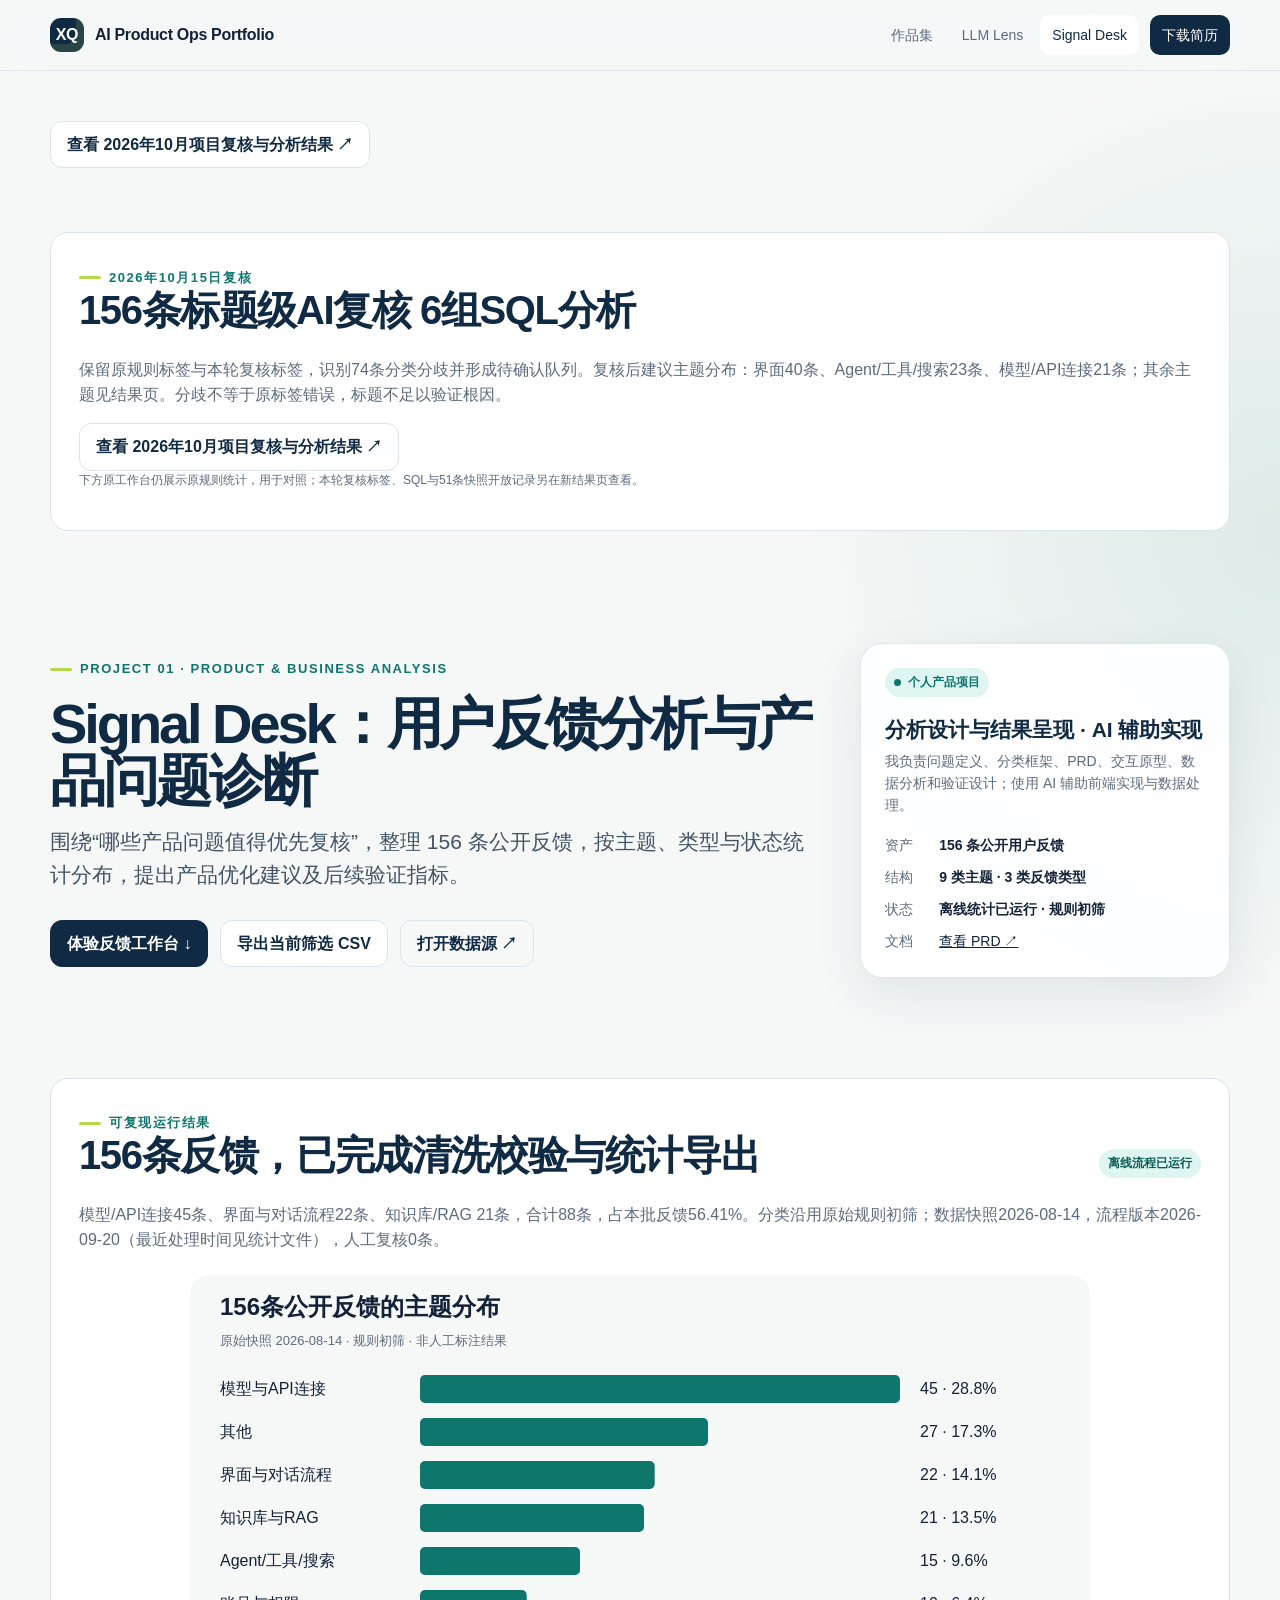
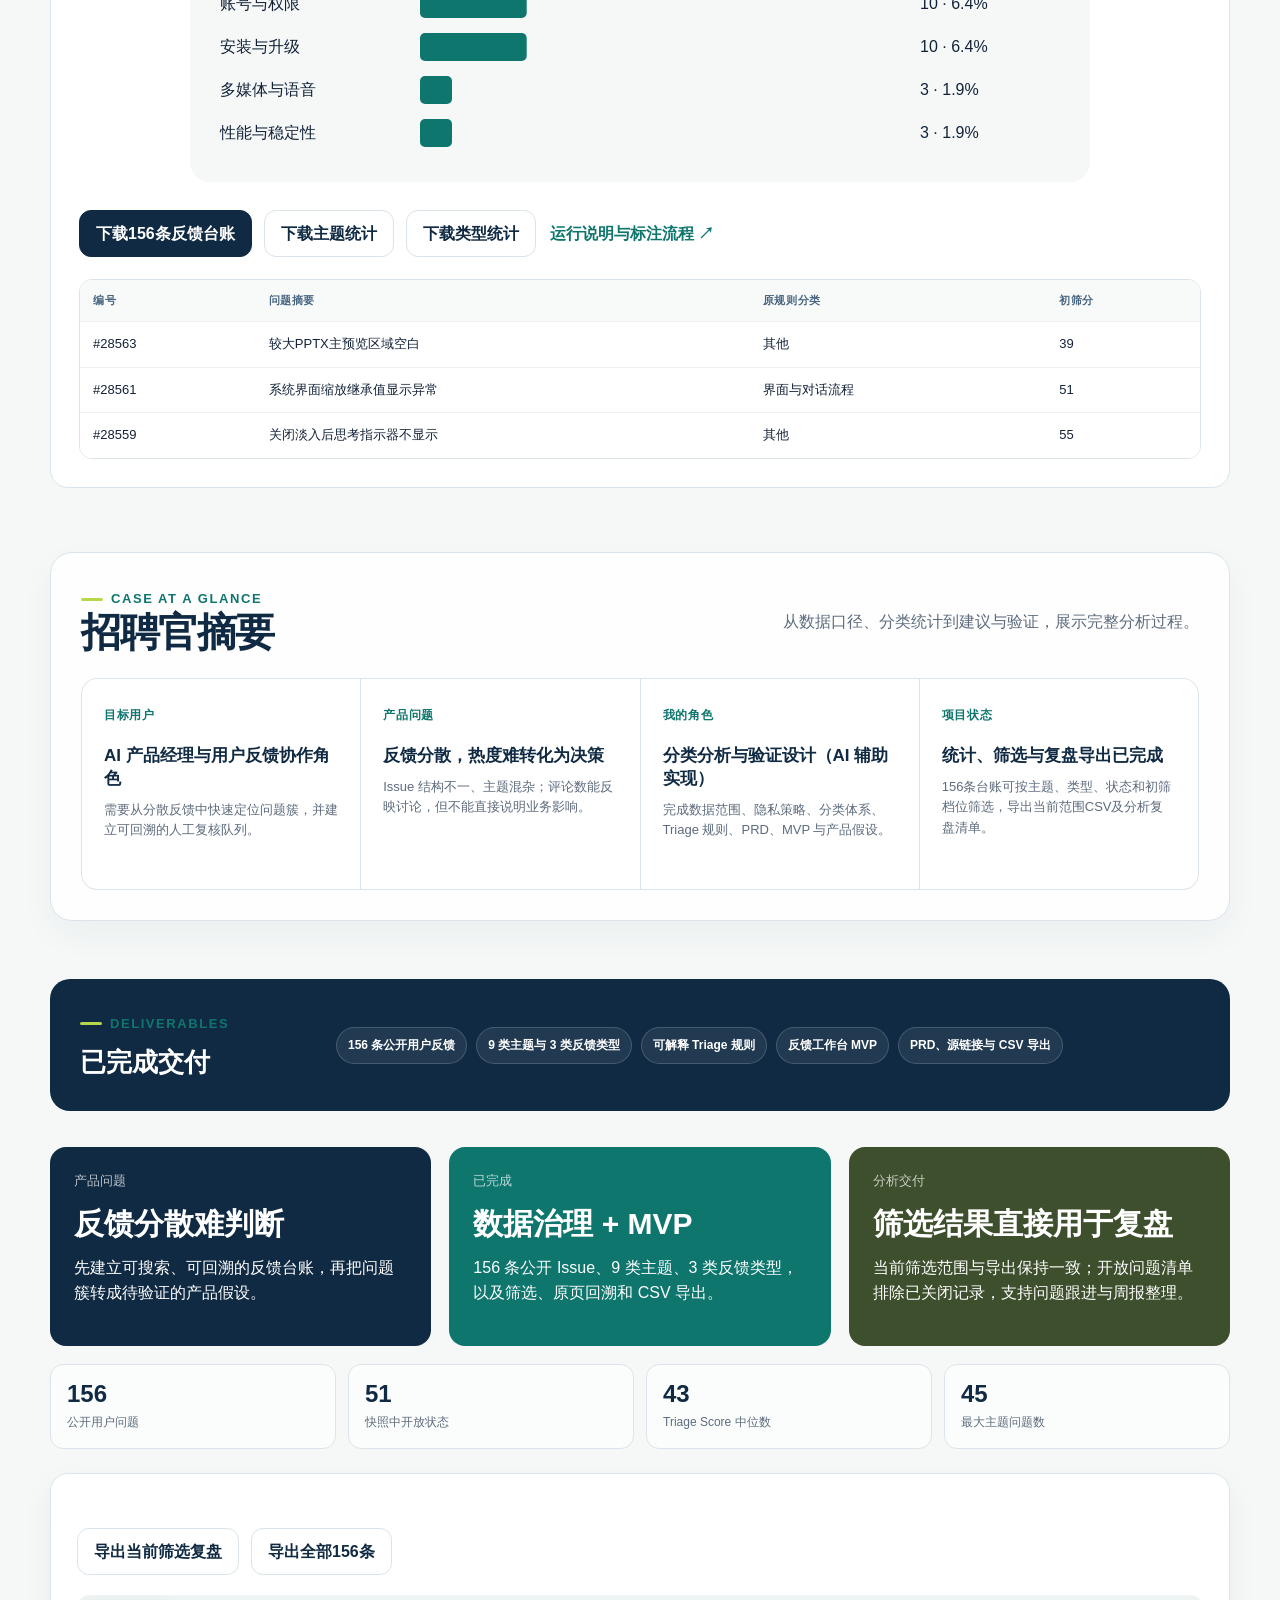
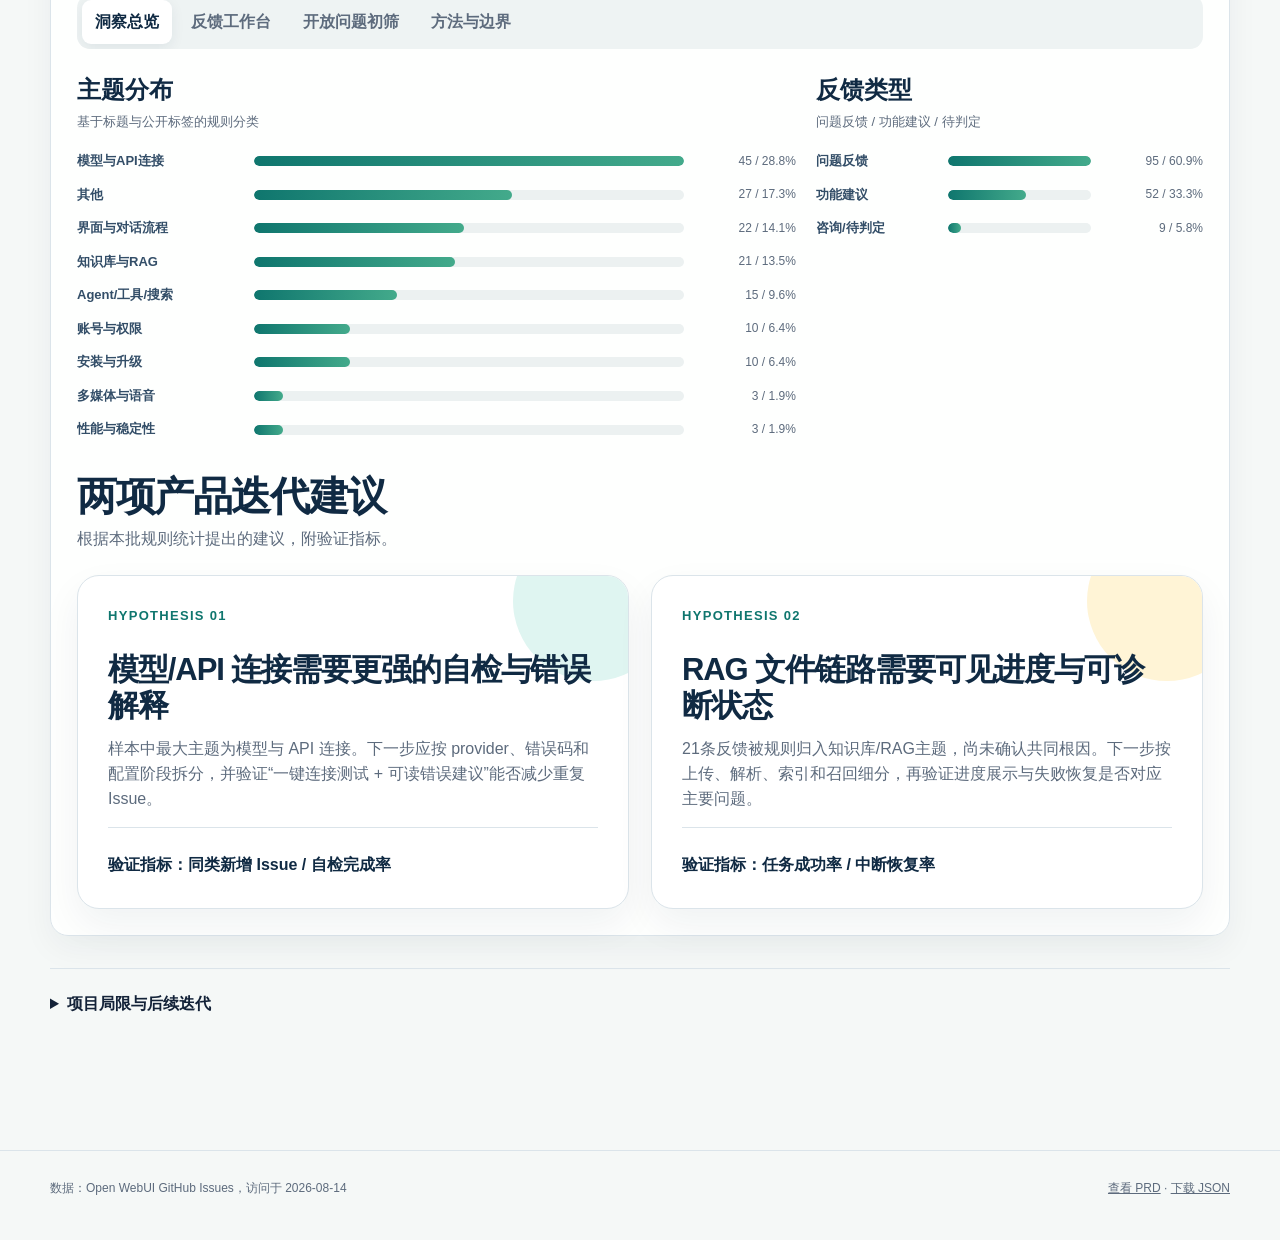
==== commit b2e90a16: "发布AI产品运营新版作品集与完整项目证据入口" ====
--- a/feedback-insight.html
+++ b/feedback-insight.html
@@ -1,112 +1,112 @@
-<!doctype html>
-<html lang="zh-CN">
-<head>
-  <meta charset="utf-8"><meta name="viewport" content="width=device-width,initial-scale=1">
-  <meta name="description" content="Signal Desk：许强设计的 AI 产品用户反馈聚类与需求初筛工作台，包含 156 条公开反馈、9 类主题和可追溯的人工复核队列。">
-  <link rel="canonical" href="https://steve-ron.github.io/ai-product-ops-portfolio/feedback-insight.html">
-  <meta property="og:type" content="article">
-  <meta property="og:url" content="https://steve-ron.github.io/ai-product-ops-portfolio/feedback-insight.html">
-  <meta property="og:title" content="Signal Desk｜用户反馈分析与产品问题诊断">
-  <meta property="og:description" content="从 156 条分散 Issue 到可追溯产品输入：数据治理、问题聚类、产品假设与人工复核。">
-  <meta name="twitter:card" content="summary">
-  <meta name="twitter:title" content="Signal Desk｜用户反馈分析与产品问题诊断">
-  <meta name="twitter:description" content="156 条公开反馈、9 类主题、3 类反馈类型，以及可下载的数据结果。">
-  <title>Signal Desk｜用户反馈分析与产品问题诊断｜许强</title>
-  <link rel="stylesheet" href="style.css?v=20260922">
-</head>
-<body data-page="feedback">
-<header class="topbar"><div class="topbar-inner"><a class="brand" href="index.html" aria-label="许强 数据分析作品集首页"><span class="brand-mark">XQ</span><span>Data Analysis Portfolio</span></a><nav class="nav" aria-label="主导航"><a href="index.html" data-page="home">作品集</a><a href="llm-eval.html" data-page="eval">LLM Lens</a><a href="feedback-insight.html" data-page="feedback">Signal Desk</a><a class="nav-cta" href="downloads/许强-北京理工大学-数据分析实习生.pdf">下载简历</a></nav></div></header>
-  <main class="page">
-    <section class="hero case-hero">
-      <div><span class="eyebrow">Project 01 · Product &amp; business analysis</span><h1 class="page-title">Signal Desk：用户反馈分析与产品问题诊断</h1><p class="hero-lede">围绕“哪些产品问题值得优先复核”，整理 156 条公开反馈，按主题、类型与状态统计分布，提出产品优化建议及后续验证指标。</p><div class="hero-actions"><a class="button" href="#workbench">体验反馈工作台 ↓</a><button class="button secondary" id="export-feedback">导出当前筛选 CSV</button><a class="button ghost" href="https://github.com/open-webui/open-webui/issues" target="_blank" rel="noreferrer">打开数据源 ↗</a></div></div>
-      <aside class="hero-card case-facts"><span class="status-pill"><span aria-hidden="true"></span>个人产品项目</span><strong>分析设计与结果呈现 · AI 辅助实现</strong><p>我负责问题定义、分类框架、PRD、交互原型、数据分析和验证设计；使用 AI 辅助前端实现与数据处理。</p><div class="contact-list"><div class="contact-item"><span>资产</span><b>156 条公开用户反馈</b></div><div class="contact-item"><span>结构</span><b>9 类主题 · 3 类反馈类型</b></div><div class="contact-item"><span>状态</span><b>离线统计已运行 · 规则初筛</b></div><div class="contact-item"><span>文档</span><a href="prd-signal-desk.md">查看 PRD ↗</a></div></div></aside>
-    </section>
-
-
-    <section class="section run-evidence" id="results">
-      <div class="section-head"><div><span class="eyebrow">可复现运行结果</span><h2>156条反馈，已完成清洗校验与统计导出</h2></div><span class="badge teal">离线流程已运行</span></div>
-      <p>模型/API连接45条、界面与对话流程22条、知识库/RAG 21条，合计88条，占本批反馈56.41%。分类沿用原始规则初筛；数据快照2026-08-14，流程版本2026-09-20（最近处理时间见统计文件），人工复核0条。</p>
-      <img class="result-chart" src="downloads/runs/signal-themes.svg" alt="156条反馈的9类主题分布：模型与API连接45条，其他27条，界面22条，RAG21条" loading="lazy">
-      <div class="hero-actions"><a class="button" href="downloads/runs/signal-feedback.csv">下载156条反馈台账</a><a class="button secondary" href="downloads/runs/signal-themes.csv">下载主题统计</a><a class="button secondary" href="downloads/runs/signal-types.csv">下载类型统计</a><a class="text-link" href="docs/runbook.md">运行说明与标注流程 ↗</a></div>
-      <div class="table-wrap"><table><thead><tr><th>编号</th><th>问题摘要</th><th>原规则分类</th><th>初筛分</th></tr></thead><tbody><tr><td>#28563</td><td>较大PPTX主预览区域空白</td><td>其他</td><td>39</td></tr><tr><td>#28561</td><td>系统界面缩放继承值显示异常</td><td>界面与对话流程</td><td>51</td></tr><tr><td>#28559</td><td>关闭淡入后思考指示器不显示</td><td>其他</td><td>55</td></tr></tbody></table></div>
-    </section>
-    <section class="case-summary" aria-labelledby="recruiter-summary">
-      <div class="section-head compact"><div><span class="eyebrow">Case at a glance</span><h2 id="recruiter-summary">招聘官摘要</h2></div><p>从数据口径、分类统计到建议与验证，展示完整分析过程。</p></div>
-      <div class="case-summary-grid">
-        <article><span>目标用户</span><h3>AI 产品经理与用户反馈协作角色</h3><p>需要从分散反馈中快速定位问题簇，并建立可回溯的人工复核队列。</p></article>
-        <article><span>产品问题</span><h3>反馈分散，热度难转化为决策</h3><p>Issue 结构不一、主题混杂；评论数能反映讨论，但不能直接说明业务影响。</p></article>
-        <article><span>我的角色</span><h3>分类分析与验证设计（AI 辅助实现）</h3><p>完成数据范围、隐私策略、分类体系、Triage 规则、PRD、MVP 与产品假设。</p></article>
-        <article><span>项目状态</span><h3>统计、筛选与复盘导出已完成</h3><p>156条台账可按主题、类型、状态和初筛档位筛选，导出当前范围CSV及分析复盘清单。</p></article>
-      </div>
-    </section>
-
-
-
-    <section class="delivery-strip" aria-label="已完成交付">
-      <div><span class="eyebrow">Deliverables</span><h2>已完成交付</h2></div>
-      <ul><li>156 条公开用户反馈</li><li>9 类主题与 3 类反馈类型</li><li>可解释 Triage 规则</li><li>反馈工作台 MVP</li><li>PRD、源链接与 CSV 导出</li></ul>
-    </section>
-
-
-
-    <section class="evidence-grid" aria-label="项目快速说明">
-      <article class="evidence-card"><span>产品问题</span><strong>反馈分散难判断</strong><p>先建立可搜索、可回溯的反馈台账，再把问题簇转成待验证的产品假设。</p></article>
-      <article class="evidence-card"><span>已完成</span><strong>数据治理 + MVP</strong><p>156 条公开 Issue、9 类主题、3 类反馈类型，以及筛选、原页回溯和 CSV 导出。</p></article>
-      <article class="evidence-card"><span>分析交付</span><strong>筛选结果直接用于复盘</strong><p>当前筛选范围与导出保持一致；开放问题清单排除已关闭记录，支持问题跟进与周报整理。</p></article>
-    </section>
-
-    <section class="kpi-row"><article class="kpi"><strong id="fb-total">156</strong><span>公开用户问题</span></article><article class="kpi"><strong id="fb-open">51</strong><span>快照中开放状态</span></article><article class="kpi"><strong id="fb-median">43</strong><span>Triage Score 中位数</span></article><article class="kpi"><strong id="fb-top-theme">45</strong><span>最大主题问题数</span></article></section>
-
-    <section class="panel workbench-panel" id="workbench">
-      <div class="hero-actions workbench-actions"><button class="button secondary" id="export-weekly">导出当前筛选复盘</button><button class="button ghost" id="export-all-feedback">导出全部156条</button></div><div class="tabs" data-tabs><button class="tab active" data-tab="insight">洞察总览</button><button class="tab" data-tab="inbox">反馈工作台</button><button class="tab" data-tab="priority">开放问题初筛</button><button class="tab" data-tab="method">方法与边界</button></div>
-
-      <div class="tab-panel" data-tab-panel="insight">
-        <div class="dashboard-grid" style="margin-top:22px">
-          <section><div class="panel-title"><div><h2>主题分布</h2><p>基于标题与公开标签的规则分类</p></div></div><div id="theme-bars" class="bars"></div></section>
-          <aside><div class="panel-title"><div><h2>反馈类型</h2><p>问题反馈 / 功能建议 / 待判定</p></div></div><div id="type-bars" class="bars"></div></aside>
-        </div>
-        <div class="section-head" style="margin-top:34px"><div><h2>两项产品迭代建议</h2><p>根据本批规则统计提出的建议，附验证指标。</p></div></div>
-        <div class="project-grid">
-          <article class="project-card" style="min-height:0"><span class="project-index">HYPOTHESIS 01</span><h3>模型/API 连接需要更强的自检与错误解释</h3><p>样本中最大主题为模型与 API 连接。下一步应按 provider、错误码和配置阶段拆分，并验证“一键连接测试 + 可读错误建议”能否减少重复 Issue。</p><div class="project-footer"><strong>验证指标：同类新增 Issue / 自检完成率</strong></div></article>
-          <article class="project-card alt" style="min-height:0"><span class="project-index">HYPOTHESIS 02</span><h3>RAG 文件链路需要可见进度与可诊断状态</h3><p>21条反馈被规则归入知识库/RAG主题，尚未确认共同根因。下一步按上传、解析、索引和召回细分，再验证进度展示与失败恢复是否对应主要问题。</p><div class="project-footer"><strong>验证指标：任务成功率 / 中断恢复率</strong></div></article>
-        </div>
-      </div>
-
-      <div class="tab-panel" data-tab-panel="inbox" hidden>
-        <div class="toolbar">
-          <div class="field grow"><label for="fb-search">搜索标题 / 标签</label><input id="fb-search" placeholder="例如：RAG、login、model"></div>
-          <div class="field"><label for="fb-theme">主题</label><select id="fb-theme"><option value="">全部</option></select></div>
-          <div class="field"><label for="fb-type">类型</label><select id="fb-type"><option value="">全部</option></select></div>
-          <div class="field"><label for="fb-state">状态</label><select id="fb-state"><option value="">全部</option></select></div>
-          <div class="field"><label for="fb-band">初筛档位</label><select id="fb-band"><option value="">全部</option></select></div>
-        </div>
-        <div class="table-wrap"><table><thead><tr><th>Issue / 日期</th><th>标题</th><th>主题与类型</th><th>互动</th><th>Triage</th><th>证据</th></tr></thead><tbody id="feedback-table"></tbody></table></div><p id="feedback-count" class="small muted" style="margin:12px 0 0"></p>
-      </div>
-
-      <div class="tab-panel" data-tab-panel="priority" hidden>
-        <div class="notice warn" style="margin-top:22px"><span class="notice-icon">!</span><div><strong>Triage Score ≠ 产品优先级</strong><p>分数只组合公开互动、状态、问题/建议类型与少量阻塞关键词。没有用户规模、商业影响、修复成本和战略目标，不能直接排研发资源。</p></div></div>
-        <div class="panel-title" style="margin-top:26px"><div><h2>开放问题 Top 20 初筛候选</h2><p>为人工复核排序，不做自动决策</p></div></div>
-        <div id="priority-grid" class="case-grid"></div>
-      </div>
-
-      <div class="tab-panel" data-tab-panel="method" hidden>
-        <div class="split-grid" style="margin-top:22px">
-          <section><div class="panel-title"><div><h2>数据处理流程</h2></div></div><div class="steps"><div class="step"><h3>抓取公开 Issues</h3><p>通过 GitHub 公共 API 分页读取，访问日期 2026-08-14。</p></div><div class="step"><h3>删除 PR 与身份字段</h3><p>仅保留 Issue；不收集用户名、正文、日志或评论内容。</p></div><div class="step"><h3>规则分类与初筛</h3><p>以标题和公开标签判断主题/类型，计算可解释的 Triage Score。</p></div><div class="step"><h3>保留源链接与未知项</h3><p>每条记录可回到原页；无法可靠归类时保留“其他/待判定”。</p></div></div></section>
-          <section><div class="panel-title"><div><h2>分析边界</h2></div></div><div class="audit-list"><div class="audit-item"><span class="audit-num">×</span><div><h3>不能代表全部用户</h3><p>GitHub Issue 提交者更偏技术用户，且会受到项目治理方式影响。</p></div></div><div class="audit-item"><span class="audit-num">×</span><div><h3>不能用评论数代替业务损失</h3><p>讨论热度只是信号，不等于受影响用户数、收入或留存。</p></div></div><div class="audit-item"><span class="audit-num">×</span><div><h3>不能把规则分类当作标注真值</h3><p>规则可复核但覆盖有限；生产环境需要人工抽检与版本化评估。</p></div></div></section>
-        </div>
-      </div>
-    </section>
-
-    <details class="limitations"><summary>项目局限与后续迭代</summary>    <section class="notice"><span class="notice-icon">✓</span><div><strong>真实性与隐私边界</strong><p>项目只保留公开 Issue 标题、状态、时间、标签、评论数、reaction 与原页链接；主动删除用户名和正文。分类与 Triage 是可解释初筛，不代表真实业务优先级。</p></div></section>    <section class="section decision-section">
-      <div class="section-head compact"><div><span class="eyebrow">Product decisions</span><h2>关键产品判断</h2></div><p>重点不是把所有反馈自动打分，而是让每一步都能回到原始证据。</p></div>
-      <div class="decision-grid">
-        <article><span>01</span><h3>先做隐私最小化，再进入分析</h3><p>删除用户名、正文、日志和评论内容，只保留完成主题聚类与源页回溯所需的公开字段。</p></article>
-        <article><span>02</span><h3>保留“其他”和“待判定”</h3><p>标题规则无法覆盖完整语义；允许未知项比为了图表整齐而强行归类更可信。</p></article>
-        <article><span>03</span><h3>Triage 只用于人工复核队列</h3><p>互动、状态和阻塞关键词不能替代用户规模、商业影响、研发成本与战略优先级。</p></article>
-      </div>
-    </section><p><strong>人工标注抽检：</strong>后续优先复核27条“其他”与9条“咨询/待判定”记录（两组可能重叠），记录分歧后修订分类规则，再评估双人一致性。</p></details>
-  </main>
-  <footer class="footer"><div class="footer-inner"><span>数据：Open WebUI GitHub Issues，访问于 2026-08-14</span><span><a href="prd-signal-desk.md">查看 PRD</a> · <a href="feedback_issues.json">下载 JSON</a></span></div></footer>
-  <script src="feedback_issues.js?v=20260922"></script><script src="feedback_summary.js?v=20260922"></script><script src="workflow-core.js?v=20260922"></script><script src="common.js?v=20260922"></script><script src="feedback.js?v=20260922"></script>
-</body>
-</html>
+<!doctype html>
+<html lang="zh-CN">
+<head>
+  <meta charset="utf-8"><meta name="viewport" content="width=device-width,initial-scale=1">
+  <meta name="description" content="Signal Desk：许强设计的 AI 产品用户反馈聚类与需求初筛工作台，包含 156 条公开反馈、9 类主题和可追溯的人工复核队列。">
+  <link rel="canonical" href="https://steve-ron.github.io/ai-product-ops-portfolio/feedback-insight.html">
+  <meta property="og:type" content="article">
+  <meta property="og:url" content="https://steve-ron.github.io/ai-product-ops-portfolio/feedback-insight.html">
+  <meta property="og:title" content="Signal Desk｜用户反馈分析与产品问题诊断">
+  <meta property="og:description" content="从 156 条分散 Issue 到可追溯产品输入：数据治理、问题聚类、产品假设与人工复核。">
+  <meta name="twitter:card" content="summary">
+  <meta name="twitter:title" content="Signal Desk｜用户反馈分析与产品问题诊断">
+  <meta name="twitter:description" content="156 条公开反馈、9 类主题、3 类反馈类型，以及可下载的数据结果。">
+  <title>Signal Desk｜用户反馈分析与产品问题诊断｜许强</title>
+  <link rel="stylesheet" href="style.css?v=20261015">
+</head>
+<body data-page="feedback">
+<header class="topbar"><div class="topbar-inner"><a class="brand" href="index.html" aria-label="许强 AI产品运营作品集首页"><span class="brand-mark">XQ</span><span>AI Product Ops Portfolio</span></a><nav class="nav" aria-label="主导航"><a href="index.html" data-page="home">作品集</a><a href="llm-eval.html" data-page="eval">LLM Lens</a><a href="feedback-insight.html" data-page="feedback">Signal Desk</a><a class="nav-cta" href="downloads/许强-北京理工大学-AI产品运营.pdf">下载简历</a></nav></div></header>
+  <main class="page"><section class="section"><a class="button secondary" href="analysis-results.html">查看 2026年10月项目复核与分析结果 ↗</a></section>
+    <section class="section run-evidence"><div class="section-head"><div><span class="eyebrow">2026年10月15日复核</span><h2>156条标题级AI复核 6组SQL分析</h2></div></div><p>保留原规则标签与本轮复核标签，识别74条分类分歧并形成待确认队列。复核后建议主题分布：界面40条、Agent/工具/搜索23条、模型/API连接21条；其余主题见结果页。分歧不等于原标签错误，标题不足以验证根因。</p><a class="button secondary" href="analysis-results.html">查看 2026年10月项目复核与分析结果 ↗</a><p class="small muted">下方原工作台仍展示原规则统计，用于对照；本轮复核标签、SQL与51条快照开放记录另在新结果页查看。</p></section><section class="hero case-hero">
+      <div><span class="eyebrow">Project 01 · Product &amp; business analysis</span><h1 class="page-title">Signal Desk：用户反馈分析与产品问题诊断</h1><p class="hero-lede">围绕“哪些产品问题值得优先复核”，整理 156 条公开反馈，按主题、类型与状态统计分布，提出产品优化建议及后续验证指标。</p><div class="hero-actions"><a class="button" href="#workbench">体验反馈工作台 ↓</a><button class="button secondary" id="export-feedback">导出当前筛选 CSV</button><a class="button ghost" href="https://github.com/open-webui/open-webui/issues" target="_blank" rel="noreferrer">打开数据源 ↗</a></div></div>
+      <aside class="hero-card case-facts"><span class="status-pill"><span aria-hidden="true"></span>个人产品项目</span><strong>分析设计与结果呈现 · AI 辅助实现</strong><p>我负责问题定义、分类框架、PRD、交互原型、数据分析和验证设计；使用 AI 辅助前端实现与数据处理。</p><div class="contact-list"><div class="contact-item"><span>资产</span><b>156 条公开用户反馈</b></div><div class="contact-item"><span>结构</span><b>9 类主题 · 3 类反馈类型</b></div><div class="contact-item"><span>状态</span><b>离线统计已运行 · 规则初筛</b></div><div class="contact-item"><span>文档</span><a href="prd-signal-desk.md">查看 PRD ↗</a></div></div></aside>
+    </section>
+
+
+    <section class="section run-evidence" id="results">
+      <div class="section-head"><div><span class="eyebrow">可复现运行结果</span><h2>156条反馈，已完成清洗校验与统计导出</h2></div><span class="badge teal">离线流程已运行</span></div>
+      <p>模型/API连接45条、界面与对话流程22条、知识库/RAG 21条，合计88条，占本批反馈56.41%。分类沿用原始规则初筛；数据快照2026-08-14，流程版本2026-09-20（最近处理时间见统计文件），人工复核0条。</p>
+      <img class="result-chart" src="downloads/runs/signal-themes.svg" alt="156条反馈的9类主题分布：模型与API连接45条，其他27条，界面22条，RAG21条" loading="lazy">
+      <div class="hero-actions"><a class="button" href="downloads/runs/signal-feedback.csv">下载156条反馈台账</a><a class="button secondary" href="downloads/runs/signal-themes.csv">下载主题统计</a><a class="button secondary" href="downloads/runs/signal-types.csv">下载类型统计</a><a class="text-link" href="docs/runbook.md">运行说明与标注流程 ↗</a></div>
+      <div class="table-wrap"><table><thead><tr><th>编号</th><th>问题摘要</th><th>原规则分类</th><th>初筛分</th></tr></thead><tbody><tr><td>#28563</td><td>较大PPTX主预览区域空白</td><td>其他</td><td>39</td></tr><tr><td>#28561</td><td>系统界面缩放继承值显示异常</td><td>界面与对话流程</td><td>51</td></tr><tr><td>#28559</td><td>关闭淡入后思考指示器不显示</td><td>其他</td><td>55</td></tr></tbody></table></div>
+    </section>
+    <section class="case-summary" aria-labelledby="recruiter-summary">
+      <div class="section-head compact"><div><span class="eyebrow">Case at a glance</span><h2 id="recruiter-summary">招聘官摘要</h2></div><p>从数据口径、分类统计到建议与验证，展示完整分析过程。</p></div>
+      <div class="case-summary-grid">
+        <article><span>目标用户</span><h3>AI 产品经理与用户反馈协作角色</h3><p>需要从分散反馈中快速定位问题簇，并建立可回溯的人工复核队列。</p></article>
+        <article><span>产品问题</span><h3>反馈分散，热度难转化为决策</h3><p>Issue 结构不一、主题混杂；评论数能反映讨论，但不能直接说明业务影响。</p></article>
+        <article><span>我的角色</span><h3>分类分析与验证设计（AI 辅助实现）</h3><p>完成数据范围、隐私策略、分类体系、Triage 规则、PRD、MVP 与产品假设。</p></article>
+        <article><span>项目状态</span><h3>统计、筛选与复盘导出已完成</h3><p>156条台账可按主题、类型、状态和初筛档位筛选，导出当前范围CSV及分析复盘清单。</p></article>
+      </div>
+    </section>
+
+
+
+    <section class="delivery-strip" aria-label="已完成交付">
+      <div><span class="eyebrow">Deliverables</span><h2>已完成交付</h2></div>
+      <ul><li>156 条公开用户反馈</li><li>9 类主题与 3 类反馈类型</li><li>可解释 Triage 规则</li><li>反馈工作台 MVP</li><li>PRD、源链接与 CSV 导出</li></ul>
+    </section>
+
+
+
+    <section class="evidence-grid" aria-label="项目快速说明">
+      <article class="evidence-card"><span>产品问题</span><strong>反馈分散难判断</strong><p>先建立可搜索、可回溯的反馈台账，再把问题簇转成待验证的产品假设。</p></article>
+      <article class="evidence-card"><span>已完成</span><strong>数据治理 + MVP</strong><p>156 条公开 Issue、9 类主题、3 类反馈类型，以及筛选、原页回溯和 CSV 导出。</p></article>
+      <article class="evidence-card"><span>分析交付</span><strong>筛选结果直接用于复盘</strong><p>当前筛选范围与导出保持一致；开放问题清单排除已关闭记录，支持问题跟进与周报整理。</p></article>
+    </section>
+
+    <section class="kpi-row"><article class="kpi"><strong id="fb-total">156</strong><span>公开用户问题</span></article><article class="kpi"><strong id="fb-open">51</strong><span>快照中开放状态</span></article><article class="kpi"><strong id="fb-median">43</strong><span>Triage Score 中位数</span></article><article class="kpi"><strong id="fb-top-theme">45</strong><span>最大主题问题数</span></article></section>
+
+    <section class="panel workbench-panel" id="workbench">
+      <div class="hero-actions workbench-actions"><button class="button secondary" id="export-weekly">导出当前筛选复盘</button><button class="button ghost" id="export-all-feedback">导出全部156条</button></div><div class="tabs" data-tabs><button class="tab active" data-tab="insight">洞察总览</button><button class="tab" data-tab="inbox">反馈工作台</button><button class="tab" data-tab="priority">开放问题初筛</button><button class="tab" data-tab="method">方法与边界</button></div>
+
+      <div class="tab-panel" data-tab-panel="insight">
+        <div class="dashboard-grid" style="margin-top:22px">
+          <section><div class="panel-title"><div><h2>主题分布</h2><p>基于标题与公开标签的规则分类</p></div></div><div id="theme-bars" class="bars"></div></section>
+          <aside><div class="panel-title"><div><h2>反馈类型</h2><p>问题反馈 / 功能建议 / 待判定</p></div></div><div id="type-bars" class="bars"></div></aside>
+        </div>
+        <div class="section-head" style="margin-top:34px"><div><h2>两项产品迭代建议</h2><p>根据本批规则统计提出的建议，附验证指标。</p></div></div>
+        <div class="project-grid">
+          <article class="project-card" style="min-height:0"><span class="project-index">HYPOTHESIS 01</span><h3>模型/API 连接需要更强的自检与错误解释</h3><p>样本中最大主题为模型与 API 连接。下一步应按 provider、错误码和配置阶段拆分，并验证“一键连接测试 + 可读错误建议”能否减少重复 Issue。</p><div class="project-footer"><strong>验证指标：同类新增 Issue / 自检完成率</strong></div></article>
+          <article class="project-card alt" style="min-height:0"><span class="project-index">HYPOTHESIS 02</span><h3>RAG 文件链路需要可见进度与可诊断状态</h3><p>21条反馈被规则归入知识库/RAG主题，尚未确认共同根因。下一步按上传、解析、索引和召回细分，再验证进度展示与失败恢复是否对应主要问题。</p><div class="project-footer"><strong>验证指标：任务成功率 / 中断恢复率</strong></div></article>
+        </div>
+      </div>
+
+      <div class="tab-panel" data-tab-panel="inbox" hidden>
+        <div class="toolbar">
+          <div class="field grow"><label for="fb-search">搜索标题 / 标签</label><input id="fb-search" placeholder="例如：RAG、login、model"></div>
+          <div class="field"><label for="fb-theme">主题</label><select id="fb-theme"><option value="">全部</option></select></div>
+          <div class="field"><label for="fb-type">类型</label><select id="fb-type"><option value="">全部</option></select></div>
+          <div class="field"><label for="fb-state">状态</label><select id="fb-state"><option value="">全部</option></select></div>
+          <div class="field"><label for="fb-band">初筛档位</label><select id="fb-band"><option value="">全部</option></select></div>
+        </div>
+        <div class="table-wrap"><table><thead><tr><th>Issue / 日期</th><th>标题</th><th>主题与类型</th><th>互动</th><th>Triage</th><th>证据</th></tr></thead><tbody id="feedback-table"></tbody></table></div><p id="feedback-count" class="small muted" style="margin:12px 0 0"></p>
+      </div>
+
+      <div class="tab-panel" data-tab-panel="priority" hidden>
+        <div class="notice warn" style="margin-top:22px"><span class="notice-icon">!</span><div><strong>Triage Score ≠ 产品优先级</strong><p>分数只组合公开互动、状态、问题/建议类型与少量阻塞关键词。没有用户规模、商业影响、修复成本和战略目标，不能直接排研发资源。</p></div></div>
+        <div class="panel-title" style="margin-top:26px"><div><h2>开放问题 Top 20 初筛候选</h2><p>为人工复核排序，不做自动决策</p></div></div>
+        <div id="priority-grid" class="case-grid"></div>
+      </div>
+
+      <div class="tab-panel" data-tab-panel="method" hidden>
+        <div class="split-grid" style="margin-top:22px">
+          <section><div class="panel-title"><div><h2>数据处理流程</h2></div></div><div class="steps"><div class="step"><h3>抓取公开 Issues</h3><p>通过 GitHub 公共 API 分页读取，访问日期 2026-08-14。</p></div><div class="step"><h3>删除 PR 与身份字段</h3><p>仅保留 Issue；不收集用户名、正文、日志或评论内容。</p></div><div class="step"><h3>规则分类与初筛</h3><p>以标题和公开标签判断主题/类型，计算可解释的 Triage Score。</p></div><div class="step"><h3>保留源链接与未知项</h3><p>每条记录可回到原页；无法可靠归类时保留“其他/待判定”。</p></div></div></section>
+          <section><div class="panel-title"><div><h2>分析边界</h2></div></div><div class="audit-list"><div class="audit-item"><span class="audit-num">×</span><div><h3>不能代表全部用户</h3><p>GitHub Issue 提交者更偏技术用户，且会受到项目治理方式影响。</p></div></div><div class="audit-item"><span class="audit-num">×</span><div><h3>不能用评论数代替业务损失</h3><p>讨论热度只是信号，不等于受影响用户数、收入或留存。</p></div></div><div class="audit-item"><span class="audit-num">×</span><div><h3>不能把规则分类当作标注真值</h3><p>规则可复核但覆盖有限；生产环境需要人工抽检与版本化评估。</p></div></div></section>
+        </div>
+      </div>
+    </section>
+
+    <details class="limitations"><summary>项目局限与后续迭代</summary>    <section class="notice"><span class="notice-icon">✓</span><div><strong>真实性与隐私边界</strong><p>项目只保留公开 Issue 标题、状态、时间、标签、评论数、reaction 与原页链接；主动删除用户名和正文。分类与 Triage 是可解释初筛，不代表真实业务优先级。</p></div></section>    <section class="section decision-section">
+      <div class="section-head compact"><div><span class="eyebrow">Product decisions</span><h2>关键产品判断</h2></div><p>重点不是把所有反馈自动打分，而是让每一步都能回到原始证据。</p></div>
+      <div class="decision-grid">
+        <article><span>01</span><h3>先做隐私最小化，再进入分析</h3><p>删除用户名、正文、日志和评论内容，只保留完成主题聚类与源页回溯所需的公开字段。</p></article>
+        <article><span>02</span><h3>保留“其他”和“待判定”</h3><p>标题规则无法覆盖完整语义；允许未知项比为了图表整齐而强行归类更可信。</p></article>
+        <article><span>03</span><h3>Triage 只用于人工复核队列</h3><p>互动、状态和阻塞关键词不能替代用户规模、商业影响、研发成本与战略优先级。</p></article>
+      </div>
+    </section><p><strong>人工标注抽检：</strong>后续优先复核27条“其他”与9条“咨询/待判定”记录（两组可能重叠），记录分歧后修订分类规则，再评估双人一致性。</p></details>
+  </main>
+  <footer class="footer"><div class="footer-inner"><span>数据：Open WebUI GitHub Issues，访问于 2026-08-14</span><span><a href="prd-signal-desk.md">查看 PRD</a> · <a href="feedback_issues.json">下载 JSON</a></span></div></footer>
+  <script src="feedback_issues.js?v=20261015"></script><script src="feedback_summary.js?v=20261015"></script><script src="workflow-core.js?v=20261015"></script><script src="common.js?v=20261015"></script><script src="feedback.js?v=20261015"></script>
+</body>
+</html>
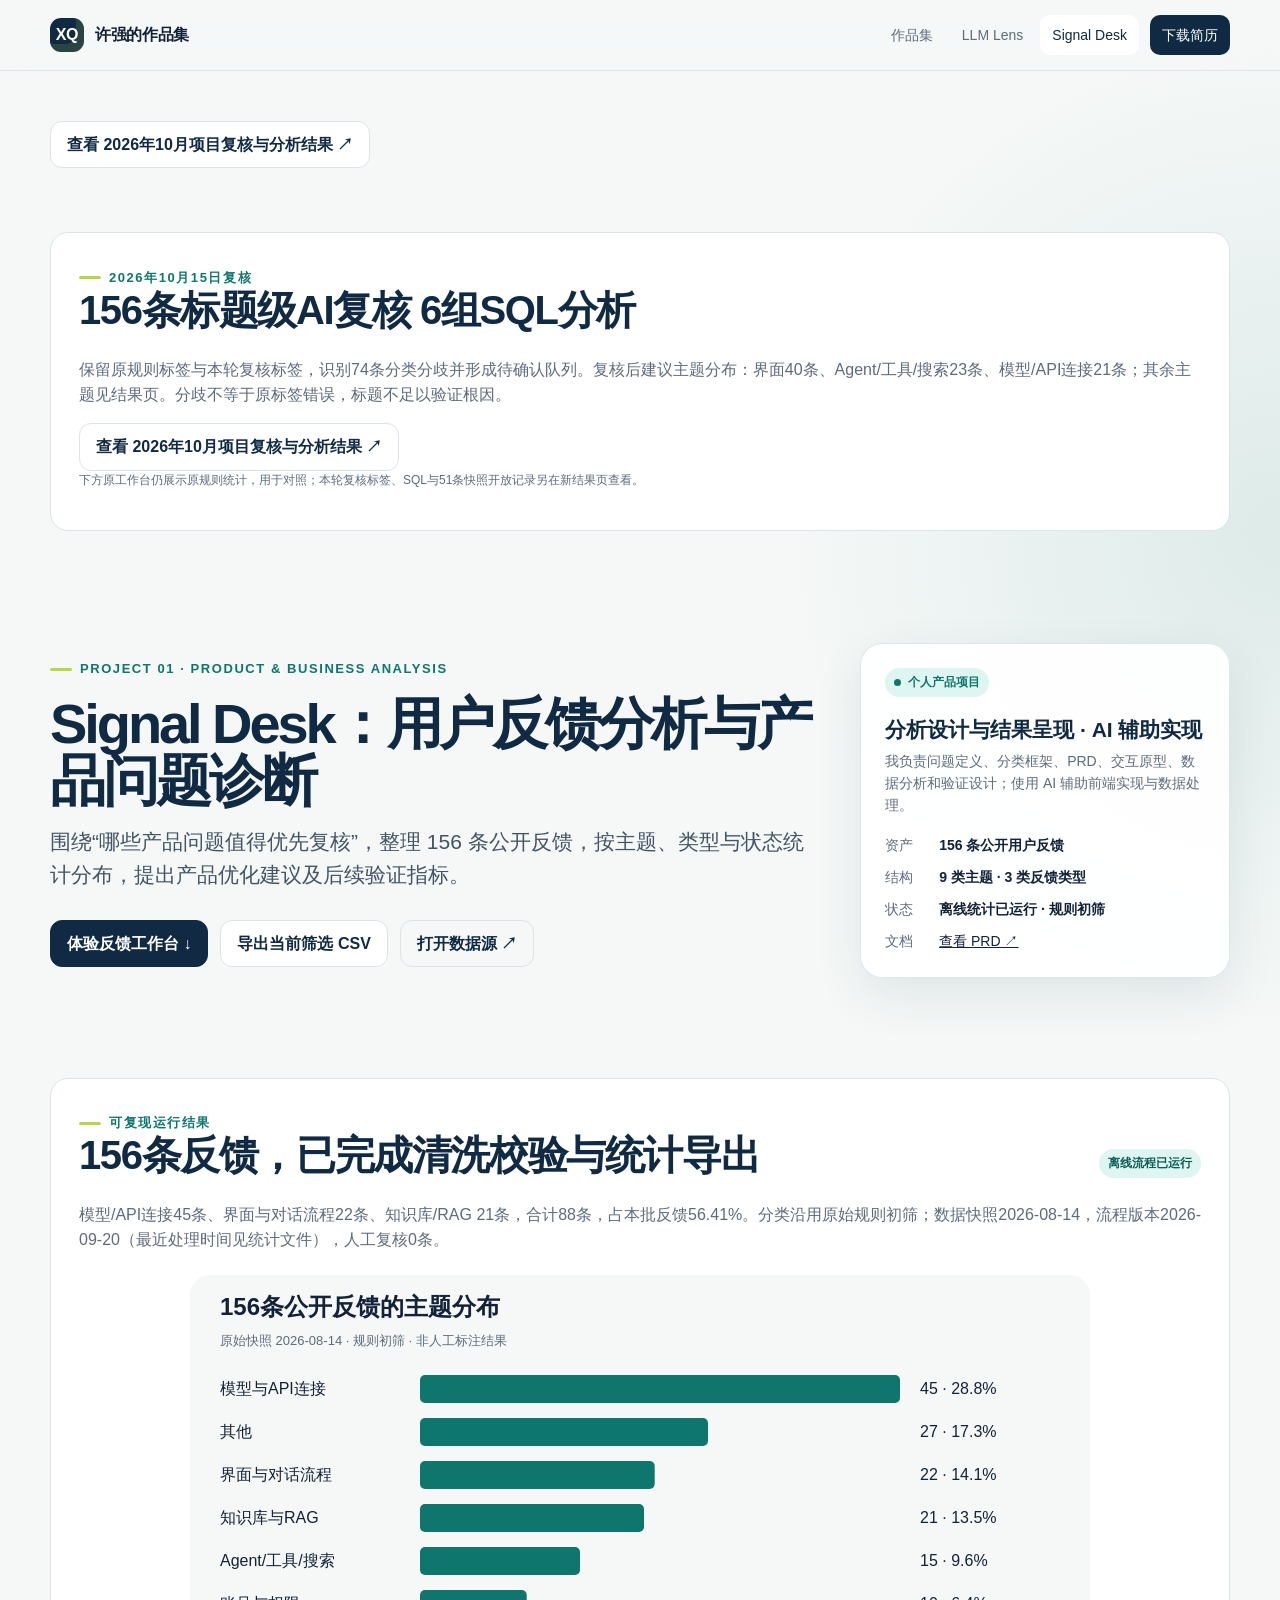
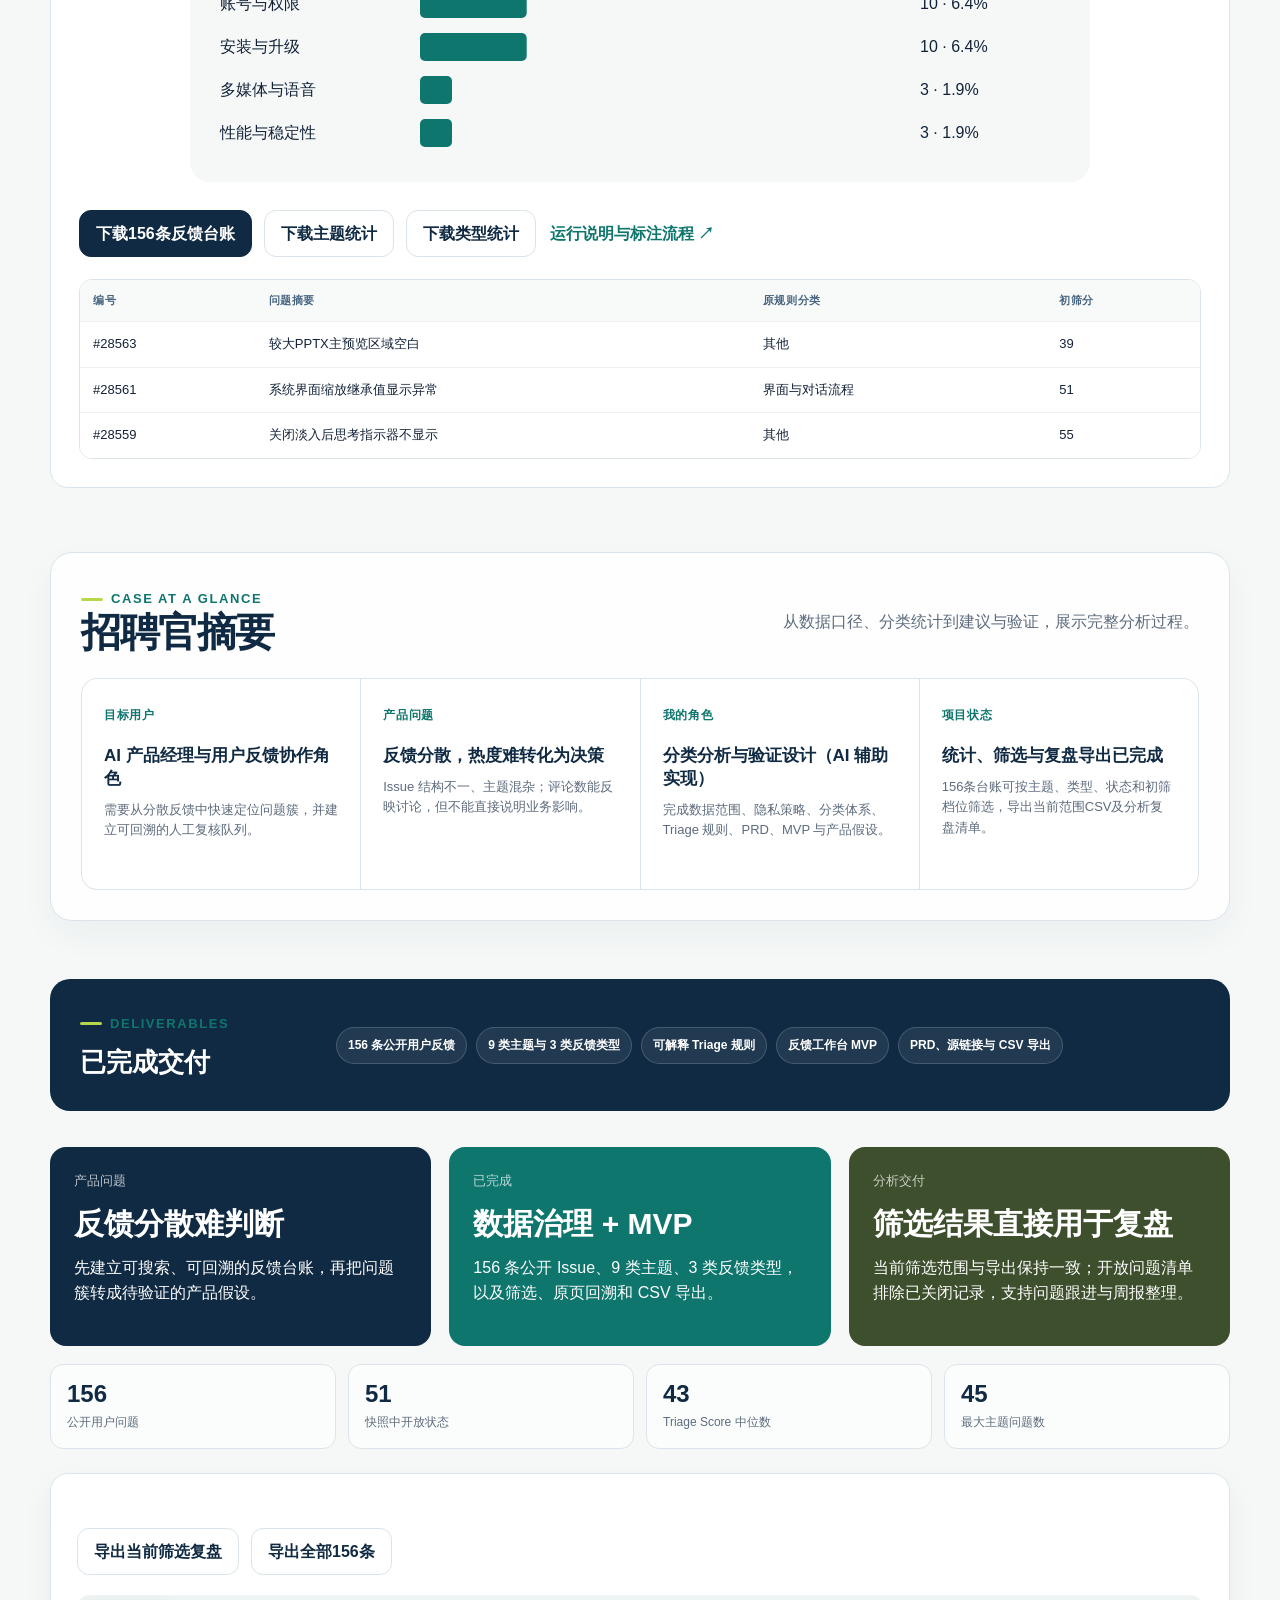
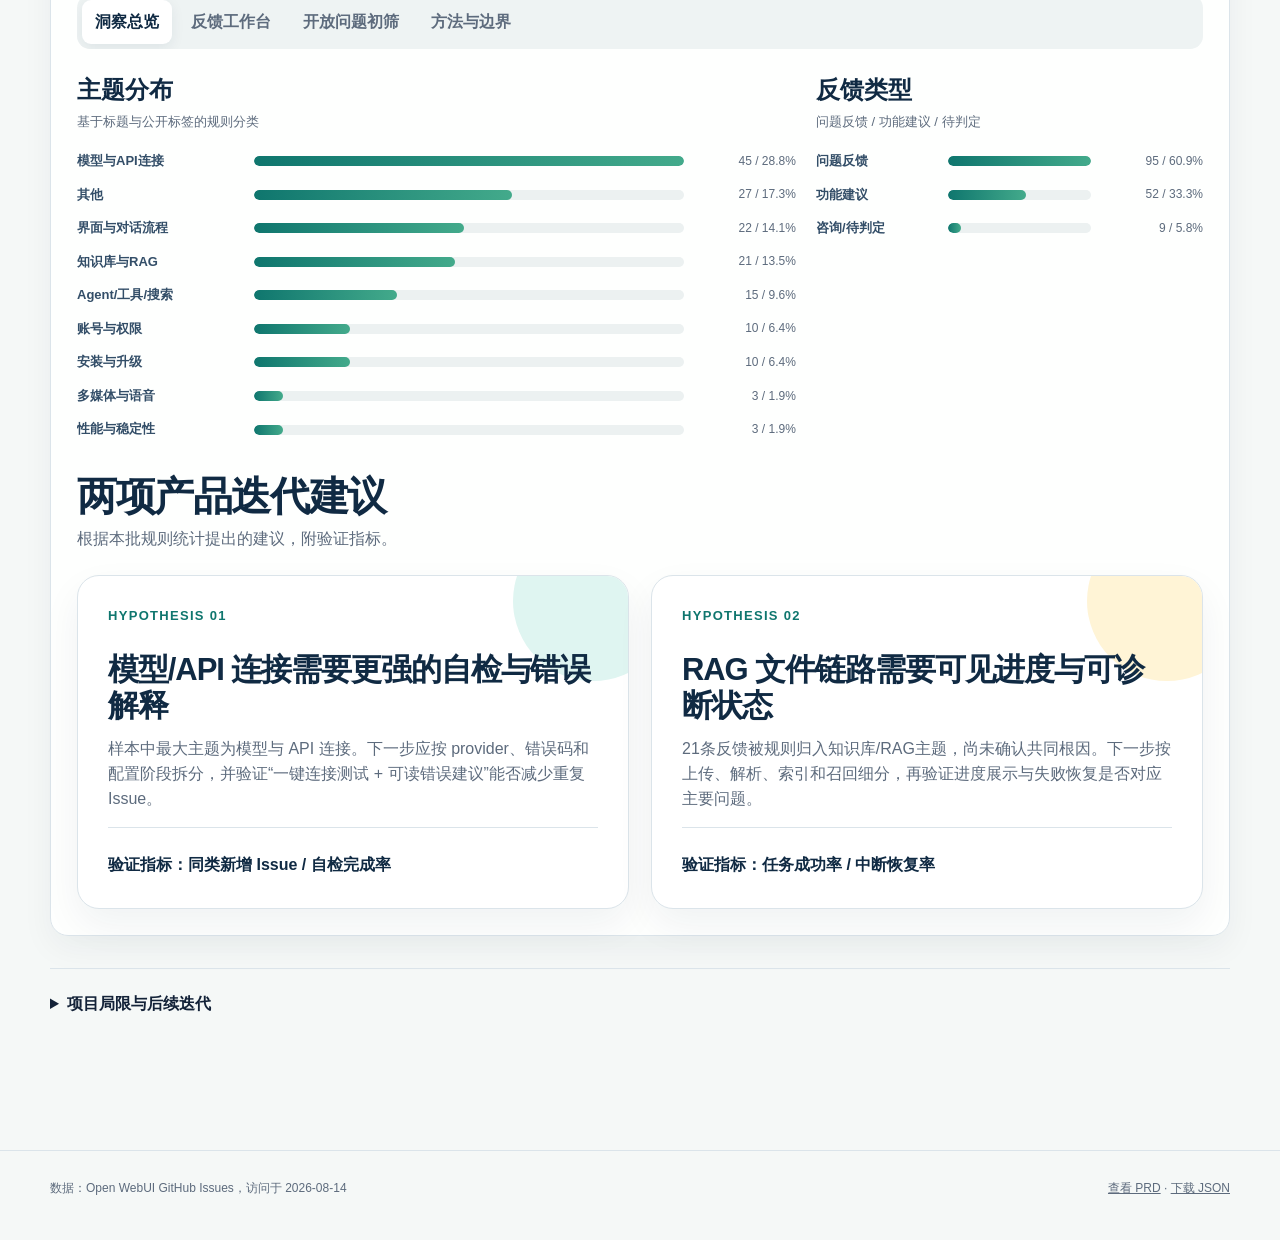
==== commit 46a61690: "升级AI评测与多模态标注求职作品集" ====
--- a/feedback-insight.html
+++ b/feedback-insight.html
@@ -15,7 +15,7 @@
   <link rel="stylesheet" href="style.css?v=20261015">
 </head>
 <body data-page="feedback">
-<header class="topbar"><div class="topbar-inner"><a class="brand" href="index.html" aria-label="许强 AI产品运营作品集首页"><span class="brand-mark">XQ</span><span>AI Product Ops Portfolio</span></a><nav class="nav" aria-label="主导航"><a href="index.html" data-page="home">作品集</a><a href="llm-eval.html" data-page="eval">LLM Lens</a><a href="feedback-insight.html" data-page="feedback">Signal Desk</a><a class="nav-cta" href="downloads/许强-北京理工大学-AI产品运营.pdf">下载简历</a></nav></div></header>
+<header class="topbar"><div class="topbar-inner"><a class="brand" href="index.html" aria-label="许强作品集首页"><span class="brand-mark">XQ</span><span>许强的作品集</span></a><nav class="nav" aria-label="主导航"><a href="index.html" data-page="home">作品集</a><a href="llm-eval.html" data-page="eval">LLM Lens</a><a href="feedback-insight.html" data-page="feedback">Signal Desk</a><a class="nav-cta" href="downloads/许强-AI模型评测与多模态数据标注-简历.pdf">下载简历</a></nav></div></header>
   <main class="page"><section class="section"><a class="button secondary" href="analysis-results.html">查看 2026年10月项目复核与分析结果 ↗</a></section>
     <section class="section run-evidence"><div class="section-head"><div><span class="eyebrow">2026年10月15日复核</span><h2>156条标题级AI复核 6组SQL分析</h2></div></div><p>保留原规则标签与本轮复核标签，识别74条分类分歧并形成待确认队列。复核后建议主题分布：界面40条、Agent/工具/搜索23条、模型/API连接21条；其余主题见结果页。分歧不等于原标签错误，标题不足以验证根因。</p><a class="button secondary" href="analysis-results.html">查看 2026年10月项目复核与分析结果 ↗</a><p class="small muted">下方原工作台仍展示原规则统计，用于对照；本轮复核标签、SQL与51条快照开放记录另在新结果页查看。</p></section><section class="hero case-hero">
       <div><span class="eyebrow">Project 01 · Product &amp; business analysis</span><h1 class="page-title">Signal Desk：用户反馈分析与产品问题诊断</h1><p class="hero-lede">围绕“哪些产品问题值得优先复核”，整理 156 条公开反馈，按主题、类型与状态统计分布，提出产品优化建议及后续验证指标。</p><div class="hero-actions"><a class="button" href="#workbench">体验反馈工作台 ↓</a><button class="button secondary" id="export-feedback">导出当前筛选 CSV</button><a class="button ghost" href="https://github.com/open-webui/open-webui/issues" target="_blank" rel="noreferrer">打开数据源 ↗</a></div></div>
